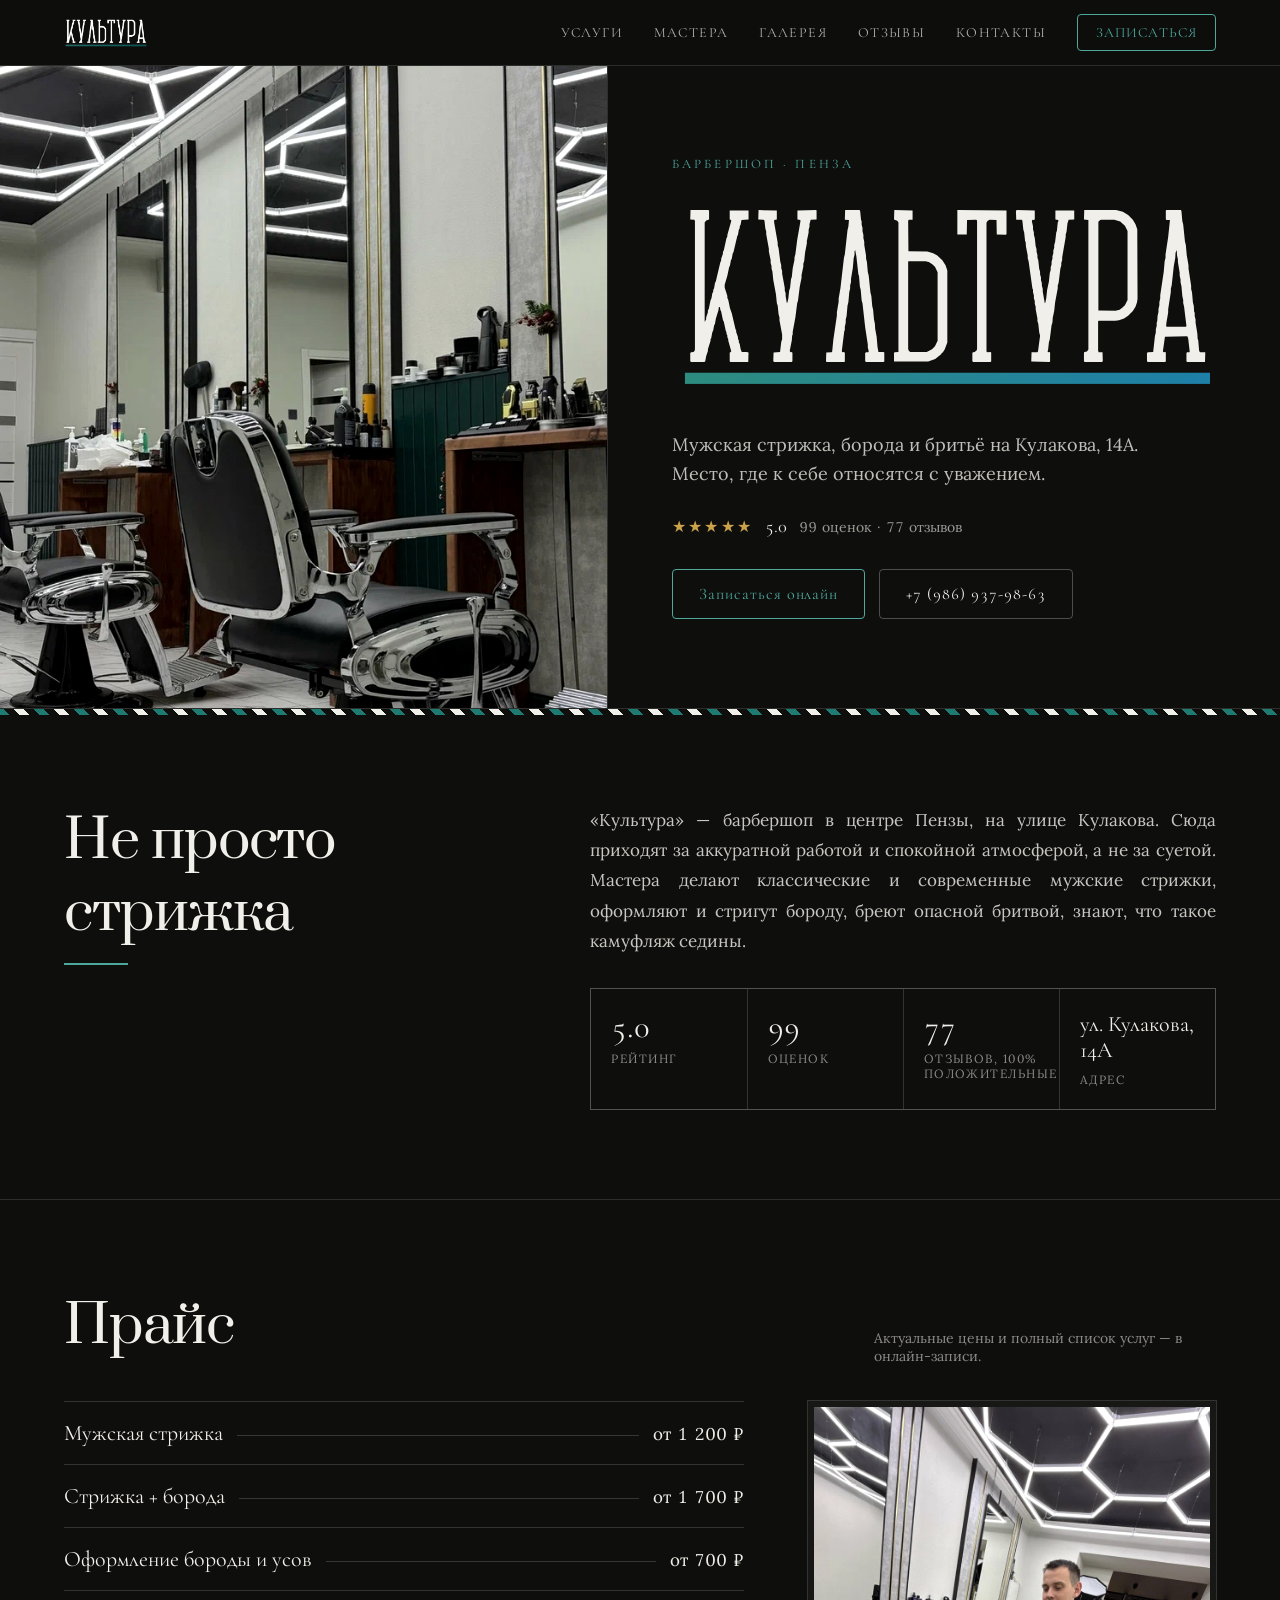
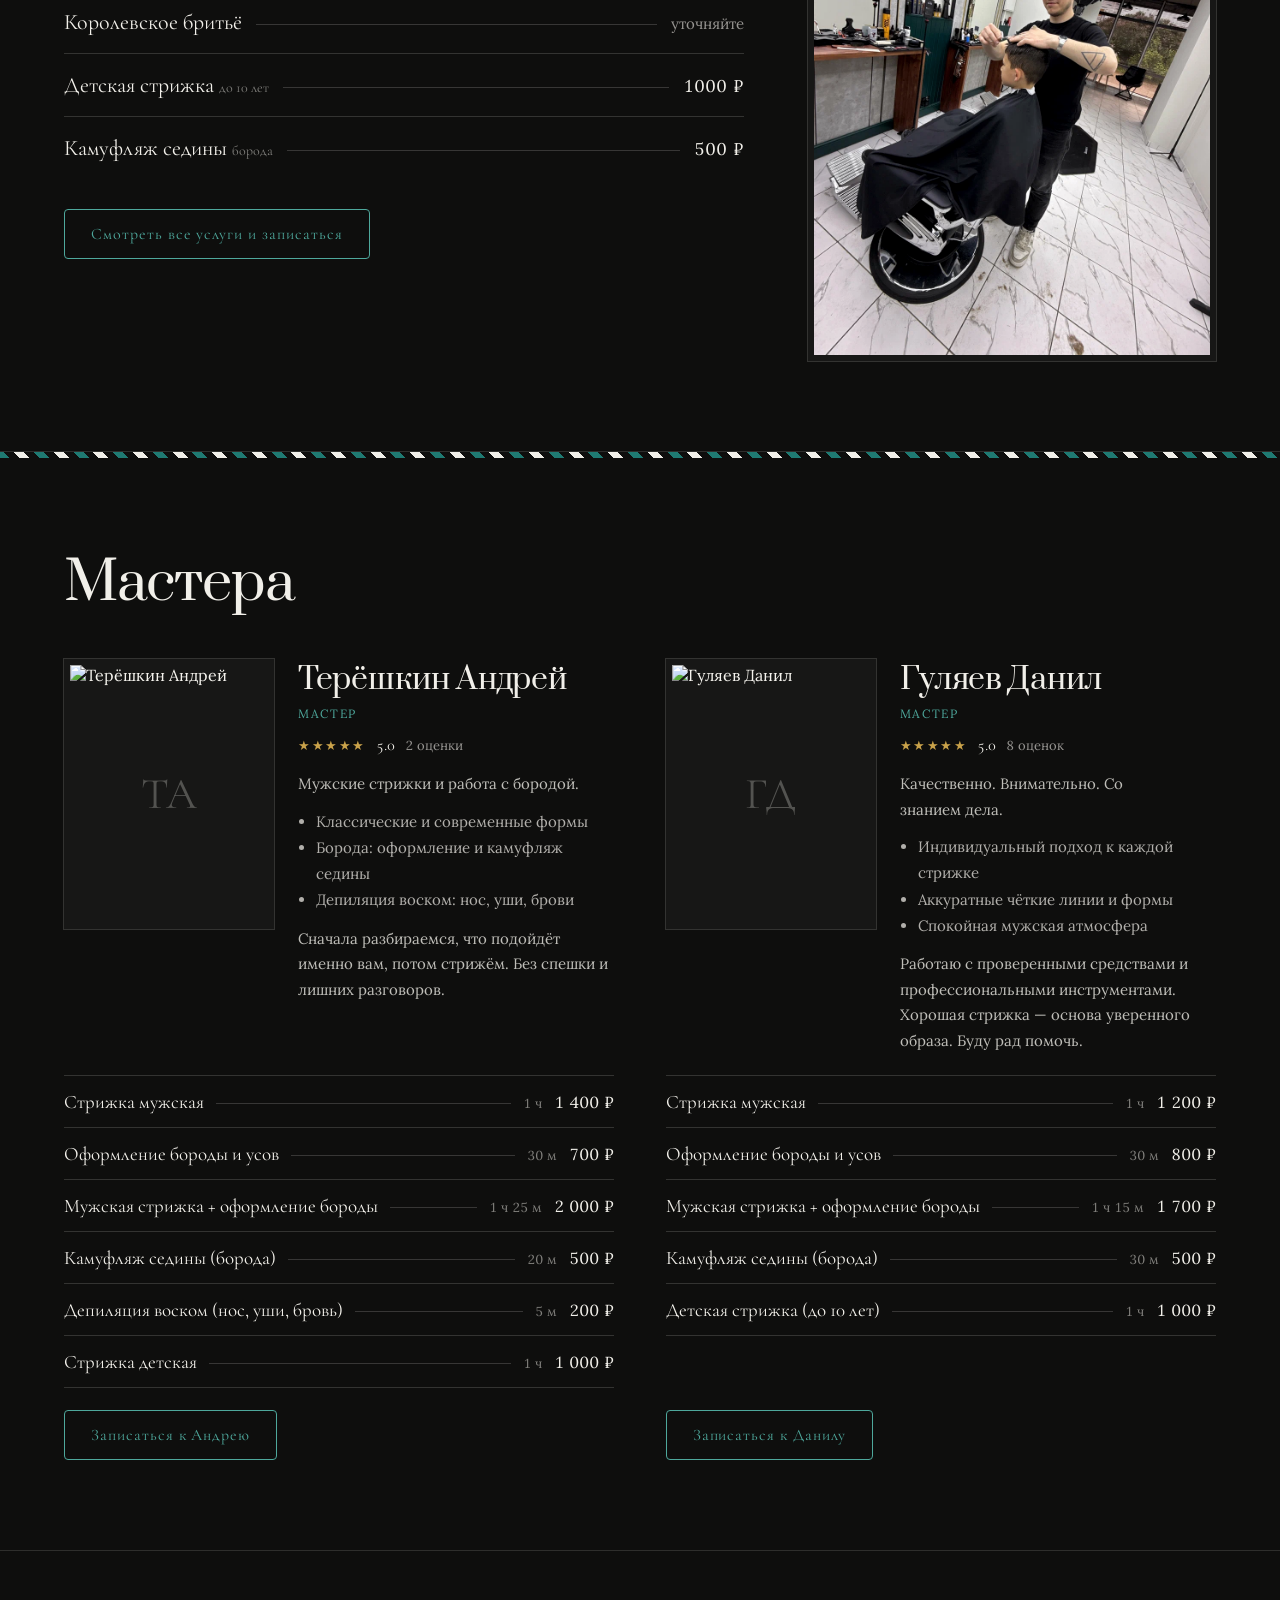
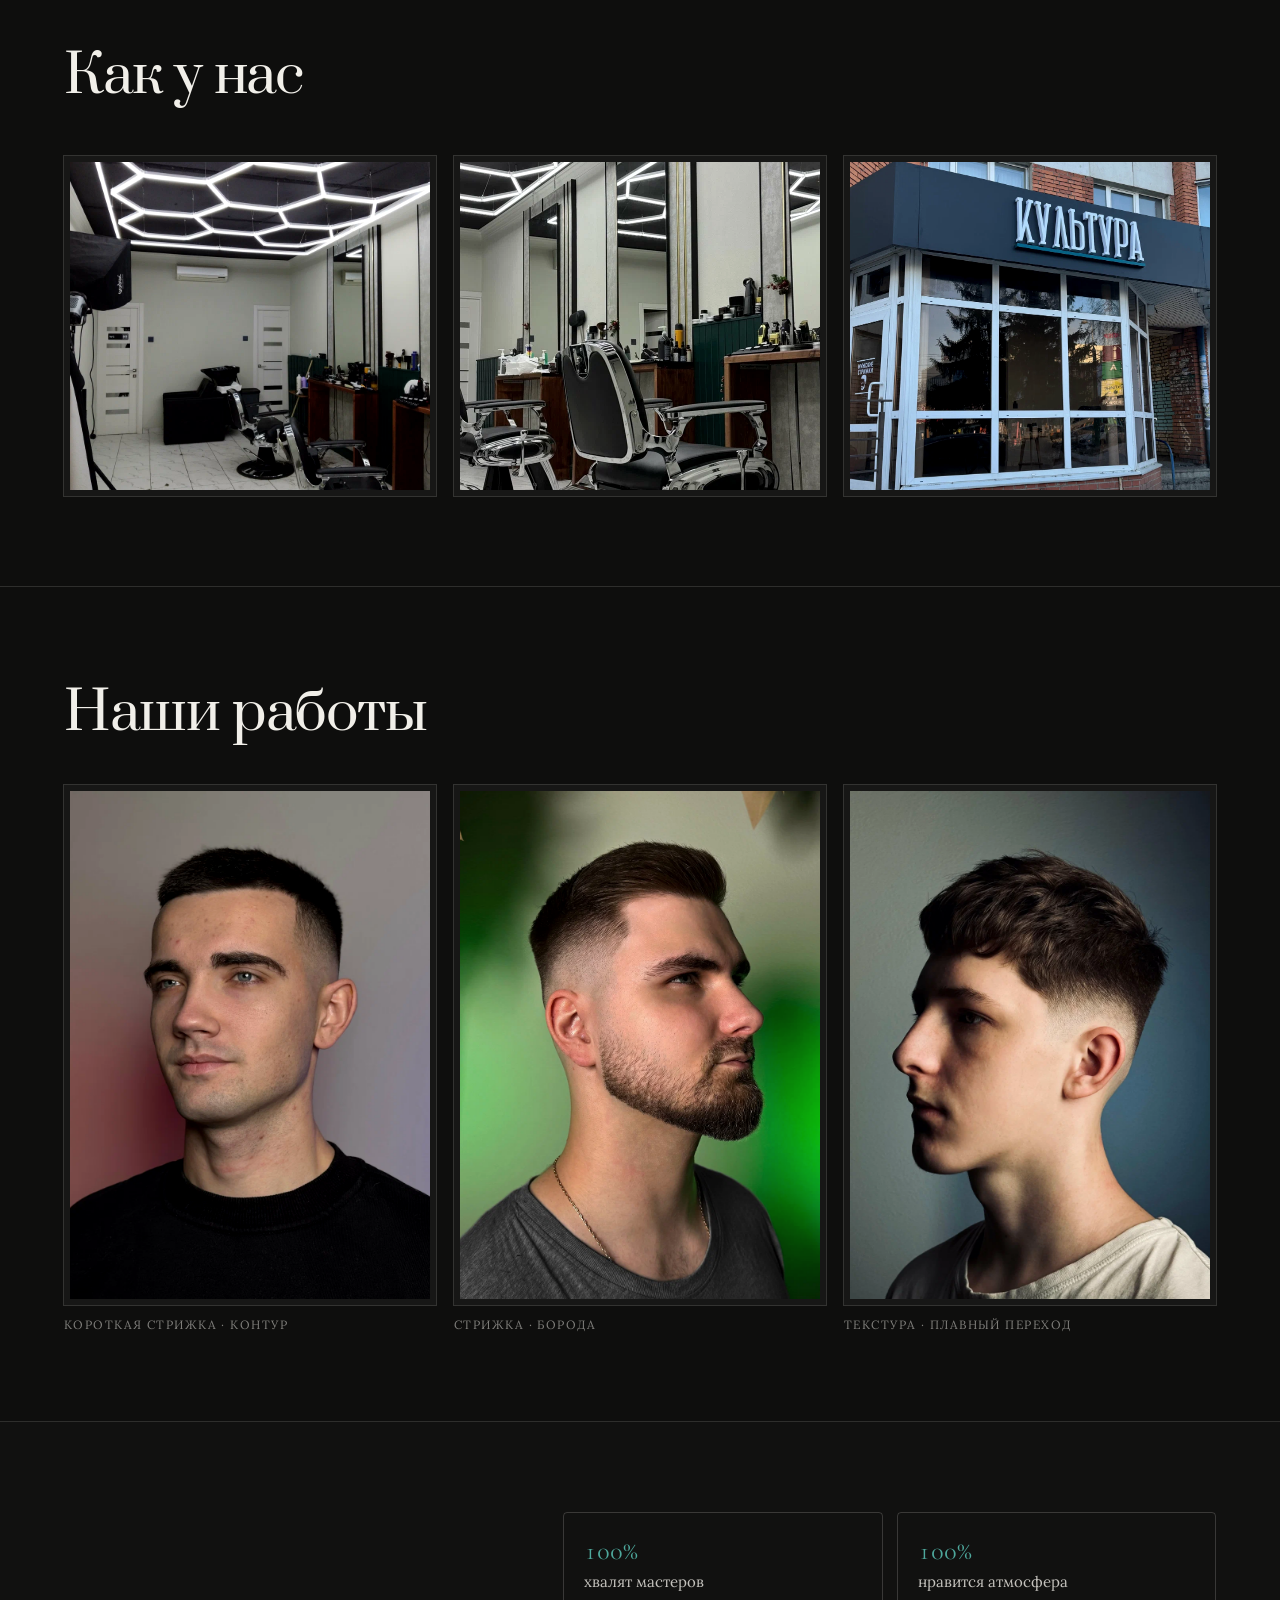
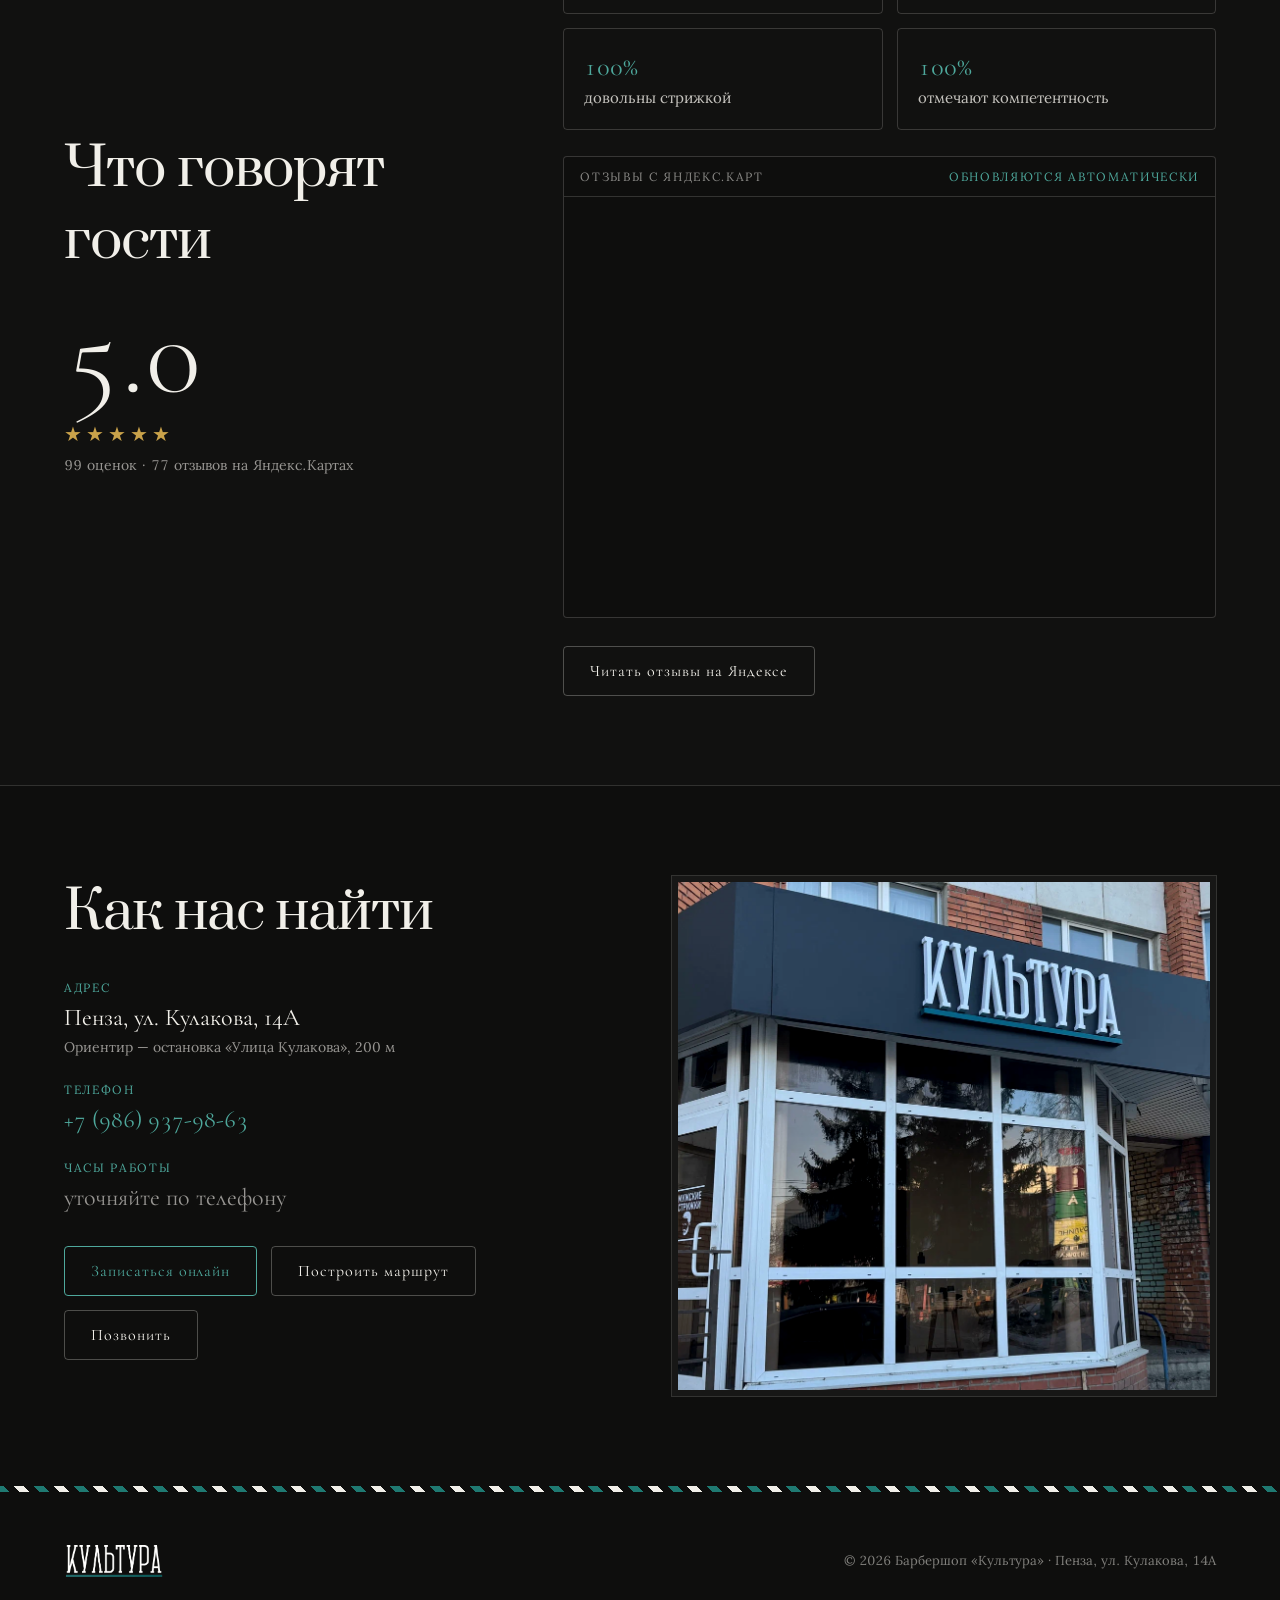
==== index.html @ 2cd3778b "Add site-booking analytics + admin dashboard Track "booking intent" from the site — master booking-f" ====
<!DOCTYPE html>
<html lang="ru">
<head>
<meta charset="utf-8">
<meta name="viewport" content="width=device-width, initial-scale=1">
<title>Культура — барбершоп в Пензе, ул. Кулакова, 14А</title>
<meta name="description" content="Мужская стрижка, борода и бритьё на Кулакова, 14А, Пенза. Рейтинг 5.0 на Яндекс.Картах. Онлайн-запись.">
<link rel="stylesheet" href="css/style.css">
</head>
<body>

<header class="header">
  <a href="#top" class="header__brand"><img src="assets/logo-mark.png" alt="Культура"></a>
  <nav class="nav">
    <a href="#services" class="nav__link">Услуги</a>
    <a href="#masters" class="nav__link">Мастера</a>
    <a href="#gallery" class="nav__link">Галерея</a>
    <a href="#reviews" class="nav__link">Отзывы</a>
    <a href="#contacts" class="nav__link">Контакты</a>
    <a href="https://dikidi.net/ru/profile/kultura_1645652?source=website_kultura&amp;utm_source=website_kultura&amp;utm_medium=website&amp;utm_campaign=kultura_site" target="_blank" rel="noopener" class="nav__cta btn btn--accent btn--sm">Записаться</a>
  </nav>
</header>

<section id="top" class="hero" style="border-bottom:1px solid rgba(var(--text-rgb),.14)">
  <div class="hero__content">
    <div class="hero__kicker tnum">Барбершоп · Пенза</div>
    <h1 class="hero__title"><img src="assets/kultura-emblem-razor.svg" alt="КУЛЬТУРА — барбершоп в Пензе" class="hero__logo"></h1>
    <p class="hero__lead">Мужская стрижка, борода и бритьё на Кулакова, 14А. Место, где к себе относятся с уважением.</p>
    <div class="hero__rating tnum">
      <span class="stars">★★★★★</span>
      <span class="hero__rating-value">5.0</span>
      <span>99 оценок · 77 отзывов</span>
    </div>
    <div class="hero__actions">
      <a href="https://dikidi.net/ru/profile/kultura_1645652?source=website_kultura&amp;utm_source=website_kultura&amp;utm_medium=website&amp;utm_campaign=kultura_site" target="_blank" rel="noopener" class="btn btn--accent">Записаться онлайн</a>
      <a href="tel:+79869379863" class="btn btn--outline tnum">+7 (986) 937-98-63</a>
    </div>
  </div>
  <div class="hero__media">
    <img src="assets/interior-chairs.webp" alt="Интерьер барбершопа «Культура»">
  </div>
</section>

<div class="stripe"></div>

<section id="about" class="section">
  <div class="container about">
    <div>
      <h2 class="section-title">Не просто<br>стрижка</h2>
      <div class="about__rule"></div>
    </div>
    <div>
      <p class="about__text">«Культура» — барбершоп в центре Пензы, на улице Кулакова. Сюда приходят за аккуратной работой и спокойной атмосферой, а не за суетой. Мастера делают классические и современные мужские стрижки, оформляют и стригут бороду, бреют опасной бритвой, знают, что такое камуфляж седины.</p>
      <div class="stat-grid">
        <div class="stat">
          <div class="stat__value tnum">5.0</div>
          <div class="stat__label">рейтинг</div>
        </div>
        <div class="stat">
          <div class="stat__value tnum">99</div>
          <div class="stat__label">оценок</div>
        </div>
        <div class="stat">
          <div class="stat__value tnum">77</div>
          <div class="stat__label">отзывов, 100% положительные</div>
        </div>
        <div class="stat">
          <div class="stat__value stat__value--sm">ул. Кулакова,<br>14А</div>
          <div class="stat__label">адрес</div>
        </div>
      </div>
    </div>
  </div>
</section>

<section id="services" class="section">
  <div class="container">
    <div class="section-head">
      <h2 class="section-title">Прайс</h2>
      <div class="price-note">Актуальные цены и полный список услуг — в онлайн-записи.</div>
    </div>
    <div class="price-layout">
      <div>
        <div class="price-row">
          <span class="price-row__name">Мужская стрижка</span>
          <span class="price-row__rule"></span>
          <span class="price-row__value tnum">от 1 200 ₽</span>
        </div>
        <div class="price-row">
          <span class="price-row__name">Стрижка + борода</span>
          <span class="price-row__rule"></span>
          <span class="price-row__value tnum">от 1 700 ₽</span>
        </div>
        <div class="price-row">
          <span class="price-row__name">Оформление бороды и усов</span>
          <span class="price-row__rule"></span>
          <span class="price-row__value tnum">от 700 ₽</span>
        </div>
        <div class="price-row">
          <span class="price-row__name">Королевское бритьё</span>
          <span class="price-row__rule"></span>
          <span class="price-row__value price-row__value--muted tnum">уточняйте</span>
        </div>
        <div class="price-row">
          <span class="price-row__name">Детская стрижка <span class="price-row__note">до 10 лет</span></span>
          <span class="price-row__rule"></span>
          <span class="price-row__value tnum">1000 ₽</span>
        </div>
        <div class="price-row">
          <span class="price-row__name">Камуфляж седины <span class="price-row__note">борода</span></span>
          <span class="price-row__rule"></span>
          <span class="price-row__value tnum">500 ₽</span>
        </div>
        <div class="price-cta">
          <a href="https://dikidi.net/ru/profile/kultura_1645652?source=website_kultura&amp;utm_source=website_kultura&amp;utm_medium=website&amp;utm_campaign=kultura_site" target="_blank" rel="noopener" class="btn btn--accent">Смотреть все услуги и записаться</a>
        </div>
      </div>
      <div class="frame price-media">
        <img src="assets/master.webp" alt="Мастер за работой">
      </div>
    </div>
  </div>
</section>

<div class="stripe"></div>

<section id="masters" class="section">
  <div class="container">
    <div class="section-head" style="margin-bottom:40px">
      <h2 class="section-title">Мастера</h2>
    </div>

    <div class="masters-grid">

      <div class="master">
        <div class="master__head">
          <div class="frame master__photo">
            <span class="master__photo-fallback">ГД</span>
            <img src="https://f2.dikidi.net/c18/v17840/1obfvmnge1.jpg" alt="Гуляев Данил">
          </div>
          <div>
            <h3 class="master__name">Гуляев Данил</h3>
            <div class="master__role">Мастер</div>
            <div class="master__rating tnum">
              <span class="stars">★★★★★</span>
              <span class="master__rating-value">5.0</span>
              <span>8 оценок</span>
            </div>
            <p class="master__tagline">Качественно. Внимательно. Со знанием дела.</p>
            <ul class="master__bullets">
              <li>Индивидуальный подход к каждой стрижке</li>
              <li>Аккуратные чёткие линии и формы</li>
              <li>Спокойная мужская атмосфера</li>
            </ul>
            <p class="master__note">Работаю с проверенными средствами и профессиональными инструментами. Хорошая стрижка — основа уверенного образа. Буду рад помочь.</p>
          </div>
        </div>
        <div class="master-services">
          <div class="service-row">
            <span class="service-row__name">Стрижка мужская</span>
            <span class="service-row__rule"></span>
            <span class="service-row__duration tnum">1 ч</span>
            <span class="service-row__price tnum">1 200 ₽</span>
          </div>
          <div class="service-row">
            <span class="service-row__name">Оформление бороды и усов</span>
            <span class="service-row__rule"></span>
            <span class="service-row__duration tnum">30 м</span>
            <span class="service-row__price tnum">800 ₽</span>
          </div>
          <div class="service-row">
            <span class="service-row__name">Мужская стрижка + оформление бороды</span>
            <span class="service-row__rule"></span>
            <span class="service-row__duration tnum">1 ч 15 м</span>
            <span class="service-row__price tnum">1 700 ₽</span>
          </div>
          <div class="service-row">
            <span class="service-row__name">Камуфляж седины (борода)</span>
            <span class="service-row__rule"></span>
            <span class="service-row__duration tnum">30 м</span>
            <span class="service-row__price tnum">500 ₽</span>
          </div>
          <div class="service-row">
            <span class="service-row__name">Детская стрижка (до 10 лет)</span>
            <span class="service-row__rule"></span>
            <span class="service-row__duration tnum">1 ч</span>
            <span class="service-row__price tnum">1 000 ₽</span>
          </div>
        </div>
        <div>
          <button type="button" class="btn btn--accent" data-booking-url="https://dikidi.net/ru/record/1645652?st_m=1&amp;sm_m=4005910&amp;source=website_kultura&amp;utm_source=website_kultura&amp;utm_medium=website&amp;utm_campaign=kultura_site">Записаться к Данилу</button>
        </div>
      </div>

      <div class="master master--featured">
        <div class="master__head">
          <div class="frame master__photo">
            <span class="master__photo-fallback">ТА</span>
            <img src="https://f2.dikidi.net/c25/v24641/6nur3282nb.jpg" alt="Терёшкин Андрей">
          </div>
          <div>
            <h3 class="master__name">Терёшкин Андрей</h3>
            <div class="master__role">Мастер</div>
            <div class="master__rating tnum">
              <span class="stars">★★★★★</span>
              <span class="master__rating-value">5.0</span>
              <span>2 оценки</span>
            </div>
            <p class="master__tagline">Мужские стрижки и работа с бородой.</p>
            <ul class="master__bullets">
              <li>Классические и современные формы</li>
              <li>Борода: оформление и камуфляж седины</li>
              <li>Депиляция воском: нос, уши, брови</li>
            </ul>
            <p class="master__note">Сначала разбираемся, что подойдёт именно вам, потом стрижём. Без спешки и лишних разговоров.</p>
          </div>
        </div>
        <div class="master-services">
          <div class="service-row">
            <span class="service-row__name">Стрижка мужская</span>
            <span class="service-row__rule"></span>
            <span class="service-row__duration tnum">1 ч</span>
            <span class="service-row__price tnum">1 400 ₽</span>
          </div>
          <div class="service-row">
            <span class="service-row__name">Оформление бороды и усов</span>
            <span class="service-row__rule"></span>
            <span class="service-row__duration tnum">30 м</span>
            <span class="service-row__price tnum">700 ₽</span>
          </div>
          <div class="service-row">
            <span class="service-row__name">Мужская стрижка + оформление бороды</span>
            <span class="service-row__rule"></span>
            <span class="service-row__duration tnum">1 ч 25 м</span>
            <span class="service-row__price tnum">2 000 ₽</span>
          </div>
          <div class="service-row">
            <span class="service-row__name">Камуфляж седины (борода)</span>
            <span class="service-row__rule"></span>
            <span class="service-row__duration tnum">20 м</span>
            <span class="service-row__price tnum">500 ₽</span>
          </div>
          <div class="service-row">
            <span class="service-row__name">Депиляция воском (нос, уши, бровь)</span>
            <span class="service-row__rule"></span>
            <span class="service-row__duration tnum">5 м</span>
            <span class="service-row__price tnum">200 ₽</span>
          </div>
          <div class="service-row">
            <span class="service-row__name">Стрижка детская</span>
            <span class="service-row__rule"></span>
            <span class="service-row__duration tnum">1 ч</span>
            <span class="service-row__price tnum">1 000 ₽</span>
          </div>
        </div>
        <div>
          <button type="button" class="btn btn--accent" data-booking-url="https://dikidi.net/ru/record/1645652?st_m=1&amp;sm_m=3545598&amp;source=website_kultura&amp;utm_source=website_kultura&amp;utm_medium=website&amp;utm_campaign=kultura_site">Записаться к Андрею</button>
        </div>
      </div>

    </div>
  </div>
</section>

<div id="booking-overlay" class="booking-overlay" hidden>
  <div class="booking-dialog" role="dialog" aria-modal="true" aria-label="Онлайн-запись">
    <div class="booking-dialog__head">
      <span class="booking-dialog__title">Онлайн-запись</span>
      <button type="button" id="booking-close" class="btn btn--outline btn--sm">Закрыть</button>
    </div>
    <iframe id="booking-frame" src="about:blank" title="Онлайн-запись DIKIDI" class="booking-dialog__frame"></iframe>
  </div>
</div>

<section id="gallery" class="section">
  <div class="container">
    <h2 class="section-title" style="margin-bottom:44px">Как у нас</h2>
    <div class="gallery-grid">
      <div class="frame">
        <img src="assets/interior-wide.webp" alt="Зал барбершопа">
      </div>
      <div class="frame">
        <img src="assets/interior-chairs.webp" alt="Кресла и зеркала">
      </div>
      <div class="frame">
        <img src="assets/facade.webp" alt="Вход в барбершоп «Культура»">
      </div>
    </div>
  </div>
</section>

<section id="works" class="section">
  <div class="container">
    <div class="section-head">
      <h2 class="section-title">Наши работы</h2>
    </div>
    <div class="works-grid">
      <figure class="work-figure">
        <div class="frame">
          <img src="assets/work-1.webp" alt="Короткая стрижка с чётким контуром">
        </div>
        <figcaption>Короткая стрижка · контур</figcaption>
      </figure>
      <figure class="work-figure">
        <div class="frame">
          <img src="assets/work-2.webp" alt="Стрижка с оформлением бороды">
        </div>
        <figcaption>Стрижка · борода</figcaption>
      </figure>
      <figure class="work-figure">
        <div class="frame">
          <img src="assets/work-3.webp" alt="Стрижка с текстурой сверху и плавным переходом">
        </div>
        <figcaption>Текстура · плавный переход</figcaption>
      </figure>
    </div>
  </div>
</section>

<section id="reviews" class="section reviews-section">
  <div class="container reviews-layout">
    <div>
      <h2 class="section-title" style="margin-bottom:26px">Что говорят<br>гости</h2>
      <div class="reviews-score tnum">5.0</div>
      <div class="stars">★★★★★</div>
      <div class="reviews-meta tnum">99 оценок · 77 отзывов на Яндекс.Картах</div>
    </div>
    <div>
      <div class="stat-cards">
        <div class="stat-card">
          <div class="stat-card__value tnum">100%</div>
          <div class="stat-card__label">хвалят мастеров</div>
        </div>
        <div class="stat-card">
          <div class="stat-card__value tnum">100%</div>
          <div class="stat-card__label">нравится атмосфера</div>
        </div>
        <div class="stat-card">
          <div class="stat-card__value tnum">100%</div>
          <div class="stat-card__label">довольны стрижкой</div>
        </div>
        <div class="stat-card">
          <div class="stat-card__value tnum">100%</div>
          <div class="stat-card__label">отмечают компетентность</div>
        </div>
      </div>
      <div class="yandex-widget">
        <div class="yandex-widget__head">
          <span>Отзывы с Яндекс.Карт</span>
          <span>обновляются автоматически</span>
        </div>
        <iframe src="https://yandex.ru/maps-reviews-widget/171709673488?comments" title="Отзывы о барбершопе «Культура» на Яндекс.Картах" loading="lazy"></iframe>
      </div>
      <div class="reviews-cta">
        <a href="https://yandex.ru/maps/org/kultura/171709673488/reviews/" target="_blank" rel="noopener" class="btn btn--outline">Читать отзывы на Яндексе</a>
      </div>
    </div>
  </div>
</section>

<section id="contacts" class="section" style="border-bottom:0">
  <div class="container contacts">
    <div>
      <h2 class="section-title" style="margin-bottom:32px">Как нас найти</h2>
      <div class="contact-list">
        <div>
          <div class="contact-kicker">Адрес</div>
          <div class="contact-value">Пенза, ул. Кулакова, 14А</div>
          <div class="contact-sub">Ориентир — остановка «Улица Кулакова», 200 м</div>
        </div>
        <div>
          <div class="contact-kicker">Телефон</div>
          <a href="tel:+79869379863" class="contact-value tnum">+7 (986) 937-98-63</a>
        </div>
        <div>
          <div class="contact-kicker">Часы работы</div>
          <div class="contact-value contact-value--muted">уточняйте по телефону</div>
        </div>
      </div>
      <div class="contacts-actions">
        <a href="https://dikidi.net/ru/profile/kultura_1645652?source=website_kultura&amp;utm_source=website_kultura&amp;utm_medium=website&amp;utm_campaign=kultura_site" target="_blank" rel="noopener" class="btn btn--accent">Записаться онлайн</a>
        <a href="https://yandex.ru/maps/org/kultura/171709673488/" target="_blank" rel="noopener" class="btn btn--outline">Построить маршрут</a>
        <a href="tel:+79869379863" class="btn btn--outline">Позвонить</a>
      </div>
    </div>
    <div class="frame contacts-media">
      <img src="assets/facade.webp" alt="Барбершоп «Культура», ул. Кулакова, 14А">
    </div>
  </div>
</section>

<div class="stripe"></div>

<footer class="footer">
  <img src="assets/logo-mark.png" alt="Культура">
  <div class="footer__meta tnum">© 2026 Барбершоп «Культура» · Пенза, ул. Кулакова, 14А</div>
</footer>

<script src="js/config.js"></script>
<script src="js/track.js"></script>
<script src="js/main.js"></script>
</body>
</html>
---- css/style.css ----
/* Культура — барбершоп. Production stylesheet (recreated from the Claude Design handoff). */

@import url('https://fonts.googleapis.com/css2?family=Cormorant+Garamond:ital,wght@0,300;0,400;0,500;0,600;1,400&family=Lora:ital,wght@0,400;0,500;1,400&family=Prata&display=swap');

:root {
  --bg: #0e0e0d;
  --bg-alt: #111110;
  --mat: #171716;
  --text: #f1efe9;
  --text-rgb: 241, 239, 233;
  --accent: #4ea89c;
  --accent-hover: #7ecfc2;
  --accent-soft: rgba(78, 168, 156, .14);
  --gold: #c9a24a;

  --radius: 4px;
  --font-heading: "Cormorant Garamond", serif;
  --font-display: "Prata", var(--font-heading);
  --font-body: "Lora", serif;

  --container: 1180px;
  --pad-inline: clamp(20px, 5vw, 64px);
  --pad-section: clamp(48px, 7vw, 104px);
}

* { box-sizing: border-box; }

html { scroll-behavior: smooth; }

body {
  background: var(--bg);
  color: var(--text);
  font-family: var(--font-body);
  margin: 0;
  min-height: 100vh;
}

img { display: block; max-width: 100%; }

a { color: var(--accent); text-decoration: none; }
a:hover { color: var(--accent-hover); }

h1, h2, h3, h4 {
  color: var(--text);
  font-family: var(--font-display);
  font-weight: 400;
  margin: 0;
}

::selection { background: rgba(78, 168, 156, .35); }

:focus-visible { outline: 2px solid var(--accent); outline-offset: 3px; }

.tnum { font-feature-settings: 'tnum'; }

.container {
  max-width: var(--container);
  margin: 0 auto;
}

.section {
  padding: var(--pad-section) var(--pad-inline);
  border-bottom: 1px solid rgba(var(--text-rgb), .14);
}

.section-title {
  font-size: clamp(34px, 4.2vw, 54px);
  font-weight: 400;
  letter-spacing: -.02em;
  margin: 0;
}

.section-head {
  display: flex;
  align-items: baseline;
  justify-content: space-between;
  gap: 24px;
  flex-wrap: wrap;
  margin-bottom: 36px;
}

/* — barber-pole divider — */
.stripe {
  height: 6px;
  background: repeating-linear-gradient(45deg,
    #1f7a72 0 7px, var(--bg) 7px 14px,
    var(--text) 14px 21px, var(--bg) 21px 28px);
}

/* — buttons — */
.btn {
  display: inline-block;
  font-family: var(--font-heading);
  font-size: 16px;
  letter-spacing: .06em;
  border-radius: var(--radius);
  padding: 14px 26px;
  border: 1px solid transparent;
  background: transparent;
  cursor: pointer;
  transition: background-color .15s ease, color .15s ease, border-color .15s ease;
}
.btn--sm {
  font-size: 14px;
  letter-spacing: .08em;
  padding: 8px 16px;
}
.btn--accent {
  color: var(--accent);
  border-color: var(--accent);
}
.btn--accent:hover { background: var(--accent-soft); color: var(--accent-hover); }
.btn--outline {
  color: var(--text);
  border-color: rgba(var(--text-rgb), .28);
}
.btn--outline:hover { border-color: rgba(var(--text-rgb), .6); }

/* — framed photo ("plate") — */
.frame {
  border: 6px solid var(--mat);
  outline: 1px solid rgba(var(--text-rgb), .16);
  overflow: hidden;
}
.frame img {
  width: 100%;
  height: 100%;
  object-fit: cover;
  filter: contrast(1.04) saturate(.92);
}

/* — header — */
.header {
  position: sticky;
  top: 0;
  z-index: 20;
  display: flex;
  align-items: center;
  justify-content: space-between;
  gap: 24px;
  padding: 14px var(--pad-inline);
  background: rgba(14, 14, 13, .92);
  backdrop-filter: blur(8px);
  border-bottom: 1px solid rgba(var(--text-rgb), .14);
}
.header__brand { display: block; flex: none; }
.header__brand img { height: 30px; width: auto; }
.nav {
  display: flex;
  align-items: center;
  gap: clamp(14px, 2.4vw, 34px);
  font-family: var(--font-heading);
  font-size: 14px;
  letter-spacing: .1em;
  text-transform: uppercase;
}
.nav__link { color: rgba(var(--text-rgb), .72); }
.nav__link:hover { color: var(--text); }
.nav__cta { flex: none; padding: 9px 18px; letter-spacing: .08em; }

@media (max-width: 760px) {
  .nav { gap: 12px; }
  .nav__link { display: none; }
}

/* — hero — */
.hero {
  display: grid;
  grid-template-columns: .95fr 1.05fr;
  align-items: stretch;
  gap: 0;
}
.hero__content {
  padding: var(--pad-section) var(--pad-inline);
  display: flex;
  flex-direction: column;
  justify-content: center;
  gap: 26px;
}
.hero__kicker {
  font-family: var(--font-heading);
  font-size: 13px;
  letter-spacing: .24em;
  text-transform: uppercase;
  color: var(--accent);
}
.hero__title { margin: 0; line-height: 0; }
.hero__logo { width: min(100%, 620px); height: auto; }
.hero__lead {
  max-width: 46ch;
  font-size: 18px;
  line-height: 1.62;
  color: rgba(var(--text-rgb), .78);
  margin: 0;
  text-wrap: pretty;
}
.hero__rating {
  display: flex;
  align-items: baseline;
  gap: 12px;
  flex-wrap: wrap;
  font-size: 14px;
  color: rgba(var(--text-rgb), .62);
}
.stars { color: var(--gold); letter-spacing: .14em; font-size: 16px; }
.hero__rating-value {
  color: var(--text);
  font-family: var(--font-heading);
  font-size: 18px;
}
.hero__actions { display: flex; gap: 14px; flex-wrap: wrap; padding-top: 6px; }
.hero__media {
  position: relative;
  min-height: clamp(420px, 68vh, 760px);
  order: -1;
  border-right: 1px solid rgba(var(--text-rgb), .14);
  overflow: hidden;
}
.hero__media img {
  position: absolute;
  inset: 0;
  width: 100%;
  height: 100%;
  object-fit: cover;
  filter: contrast(1.04) saturate(.92);
}

@media (max-width: 860px) {
  .hero { grid-template-columns: 1fr; }
  .hero__media { order: 0; border-right: 0; border-top: 1px solid rgba(var(--text-rgb), .14); min-height: 320px; }
}

/* — about — */
.about {
  display: grid;
  grid-template-columns: .85fr 1.15fr;
  gap: clamp(28px, 5vw, 72px);
  align-items: start;
}
.about__rule { width: 64px; height: 2px; background: var(--accent); margin-top: 14px; }
.about__text {
  font-size: 17px;
  line-height: 1.78;
  text-align: justify;
  hyphens: auto;
  color: rgba(var(--text-rgb), .82);
  margin: 0 0 32px;
  max-width: 62ch;
}
.stat-grid {
  display: grid;
  grid-template-columns: repeat(auto-fit, minmax(150px, 1fr));
  gap: 1px;
  background: rgba(var(--text-rgb), .16);
  border: 1px solid rgba(var(--text-rgb), .16);
}
.stat {
  background: var(--bg);
  padding: 22px 20px;
}
.stat__value {
  font-family: var(--font-heading);
  font-size: 32px;
  line-height: 1;
  color: var(--text);
}
.stat__value--sm { font-size: 22px; line-height: 1.2; }
.stat__label {
  font-size: 12px;
  letter-spacing: .12em;
  text-transform: uppercase;
  color: rgba(var(--text-rgb), .55);
  margin-top: 8px;
}

@media (max-width: 860px) {
  .about { grid-template-columns: 1fr; }
}

/* — price — */
.price-layout {
  display: grid;
  grid-template-columns: 1.25fr .75fr;
  gap: clamp(28px, 5vw, 64px);
  align-items: start;
}
.price-note { font-size: 14px; color: rgba(var(--text-rgb), .55); max-width: 38ch; }
.price-row {
  display: flex;
  align-items: baseline;
  gap: 14px;
  padding: 18px 0;
  border-top: 1px solid rgba(var(--text-rgb), .16);
}
.price-row:last-of-type { border-bottom: 1px solid rgba(var(--text-rgb), .16); }
.price-row__name { font-family: var(--font-heading); font-size: 22px; }
.price-row__note { font-size: 14px; color: rgba(var(--text-rgb), .5); }
.price-row__rule {
  flex: 1;
  height: 1px;
  background: rgba(var(--text-rgb), .18);
  transform: translateY(-4px);
}
.price-row__value { font-size: 17px; color: var(--text); }
.price-row__value--muted { font-size: 15px; color: rgba(var(--text-rgb), .6); }
.price-cta { padding-top: 30px; }
.price-media { height: clamp(360px, 52vw, 560px); }

@media (max-width: 860px) {
  .price-layout { grid-template-columns: 1fr; }
  .price-media { order: -1; height: 320px; }
}

/* — masters — */
.masters-grid {
  display: grid;
  grid-template-columns: repeat(auto-fit, minmax(min(420px, 100%), 1fr));
  grid-template-rows: auto auto auto;
  column-gap: clamp(24px, 4vw, 56px);
  row-gap: 22px;
}
.master {
  display: grid;
  grid-row: span 3;
  grid-template-rows: subgrid;
  row-gap: 22px;
}
.master--featured { order: -1; }
.master__head {
  display: grid;
  grid-template-columns: 210px 1fr;
  gap: 24px;
  align-items: start;
}
.master__photo {
  position: relative;
  height: 270px;
  background: var(--mat);
  display: flex;
  align-items: center;
  justify-content: center;
}
.master__photo-fallback {
  font-family: var(--font-heading);
  font-size: 44px;
  color: rgba(var(--text-rgb), .28);
}
.master__photo img {
  position: absolute;
  inset: 0;
  width: 100%;
  height: 100%;
  object-fit: cover;
  filter: contrast(1.04) saturate(.92);
}
.master__name { font-size: 30px; font-weight: 400; margin: 0 0 6px; letter-spacing: -.01em; }
.master__role {
  font-size: 12px;
  letter-spacing: .14em;
  text-transform: uppercase;
  color: var(--accent);
}
.master__rating {
  display: flex;
  align-items: baseline;
  gap: 10px;
  margin-top: 14px;
  font-size: 13px;
  color: rgba(var(--text-rgb), .6);
}
.master__rating .stars { font-size: inherit; letter-spacing: .12em; }
.master__rating-value {
  color: var(--text);
  font-family: var(--font-heading);
  font-size: 16px;
}
.master__tagline {
  font-size: 15px;
  line-height: 1.7;
  color: rgba(var(--text-rgb), .78);
  margin: 16px 0 0;
  text-wrap: pretty;
}
.master__bullets {
  margin: 12px 0 0;
  padding: 0 0 0 18px;
  font-size: 15px;
  line-height: 1.75;
  color: rgba(var(--text-rgb), .72);
}
.master__note {
  font-size: 15px;
  line-height: 1.7;
  color: rgba(var(--text-rgb), .78);
  margin: 12px 0 0;
}
.master-services { font-size: 15px; }
.service-row {
  display: flex;
  align-items: baseline;
  gap: 12px;
  padding: 14px 0;
  border-top: 1px solid rgba(var(--text-rgb), .16);
}
.service-row:last-child { border-bottom: 1px solid rgba(var(--text-rgb), .16); }
.service-row__name { font-family: var(--font-heading); font-size: 19px; }
.service-row__rule {
  flex: 1;
  height: 1px;
  background: rgba(var(--text-rgb), .18);
  transform: translateY(-4px);
}
.service-row__duration { font-size: 13px; color: rgba(var(--text-rgb), .5); }
.service-row__price { font-size: 16px; }

@media (max-width: 560px) {
  .master__head { grid-template-columns: 1fr; }
  .master__photo { height: 220px; }
}

/* — booking overlay — */
.booking-overlay {
  position: fixed;
  inset: 0;
  z-index: 60;
  background: rgba(8, 8, 7, .86);
  display: flex;
  align-items: center;
  justify-content: center;
  padding: clamp(12px, 3vw, 40px);
}
.booking-overlay[hidden] { display: none; }
.booking-dialog {
  width: min(520px, 100%);
  height: min(760px, 92vh);
  display: flex;
  flex-direction: column;
  background: var(--bg);
  border: 1px solid rgba(var(--text-rgb), .22);
  border-radius: var(--radius);
  overflow: hidden;
}
.booking-dialog__head {
  display: flex;
  align-items: center;
  justify-content: space-between;
  gap: 16px;
  padding: 14px 18px;
  border-bottom: 1px solid rgba(var(--text-rgb), .16);
}
.booking-dialog__title {
  font-family: var(--font-heading);
  font-size: 15px;
  letter-spacing: .12em;
  text-transform: uppercase;
  color: rgba(var(--text-rgb), .72);
}
.booking-dialog__frame { flex: 1; width: 100%; border: 0; background: #fff; }

/* — gallery / works — */
.gallery-grid {
  display: grid;
  grid-template-columns: repeat(auto-fit, minmax(260px, 1fr));
  gap: 18px;
}
.gallery-grid .frame { height: 340px; }

.works-grid {
  display: grid;
  grid-template-columns: repeat(auto-fit, minmax(280px, 1fr));
  gap: 18px;
}
.work-figure { margin: 0; }
.work-figure .frame { height: clamp(360px, 42vw, 520px); }
.work-figure figcaption {
  font-size: 12px;
  letter-spacing: .12em;
  text-transform: uppercase;
  color: rgba(var(--text-rgb), .5);
  margin-top: 12px;
}

/* — reviews — */
.reviews-section { background: var(--bg-alt); }
.reviews-layout {
  display: grid;
  grid-template-columns: .8fr 1.2fr;
  gap: clamp(28px, 5vw, 72px);
  align-items: center;
}
.reviews-score {
  font-family: var(--font-heading);
  font-size: clamp(72px, 9vw, 120px);
  line-height: .9;
  font-weight: 300;
  color: var(--text);
}
.reviews-layout .stars { font-size: 20px; letter-spacing: .2em; margin: 14px 0 10px; display: block; }
.reviews-meta { font-size: 14px; color: rgba(var(--text-rgb), .6); }
.stat-cards {
  display: grid;
  grid-template-columns: repeat(auto-fit, minmax(220px, 1fr));
  gap: 14px;
}
.stat-card {
  border: 1px solid rgba(var(--text-rgb), .18);
  border-radius: var(--radius);
  padding: 22px 20px;
}
.stat-card__value { font-family: var(--font-heading); font-size: 26px; color: var(--accent); }
.stat-card__label { font-size: 15px; color: rgba(var(--text-rgb), .8); margin-top: 6px; }
.yandex-widget {
  margin-top: 26px;
  border: 1px solid rgba(var(--text-rgb), .18);
  border-radius: var(--radius);
  overflow: hidden;
  background: var(--bg);
}
.yandex-widget__head {
  display: flex;
  align-items: center;
  justify-content: space-between;
  gap: 12px;
  padding: 12px 16px;
  border-bottom: 1px solid rgba(var(--text-rgb), .16);
  font-size: 12px;
  letter-spacing: .14em;
  text-transform: uppercase;
  color: rgba(var(--text-rgb), .55);
}
.yandex-widget__head span:last-child { color: var(--accent); }
.yandex-widget iframe { width: 100%; height: 420px; border: 0; display: block; }
.reviews-cta { padding-top: 28px; }

@media (max-width: 860px) {
  .reviews-layout { grid-template-columns: 1fr; }
}

/* — contacts — */
.contacts {
  display: grid;
  grid-template-columns: 1fr 1fr;
  gap: clamp(28px, 5vw, 72px);
  align-items: start;
}
.contact-list { display: flex; flex-direction: column; gap: 26px; }
.contact-kicker {
  font-size: 12px;
  letter-spacing: .14em;
  text-transform: uppercase;
  color: var(--accent);
  margin-bottom: 8px;
}
.contact-value { font-family: var(--font-heading); font-size: 24px; }
.contact-value--muted { color: rgba(var(--text-rgb), .6); }
.contact-value a { color: var(--text); }
.contact-value a:hover { color: var(--accent-hover); }
.contact-sub { font-size: 14px; color: rgba(var(--text-rgb), .6); margin-top: 6px; }
.contacts-actions { display: flex; gap: 14px; flex-wrap: wrap; padding-top: 34px; }
.contacts-media { height: clamp(340px, 44vw, 520px); }

@media (max-width: 860px) {
  .contacts { grid-template-columns: 1fr; }
}

/* — footer — */
.footer {
  padding: clamp(34px, 4vw, 56px) var(--pad-inline);
  display: flex;
  align-items: center;
  justify-content: space-between;
  gap: 24px;
  flex-wrap: wrap;
}
.footer img { height: 36px; width: auto; }
.footer__meta { font-size: 13px; color: rgba(var(--text-rgb), .5); }
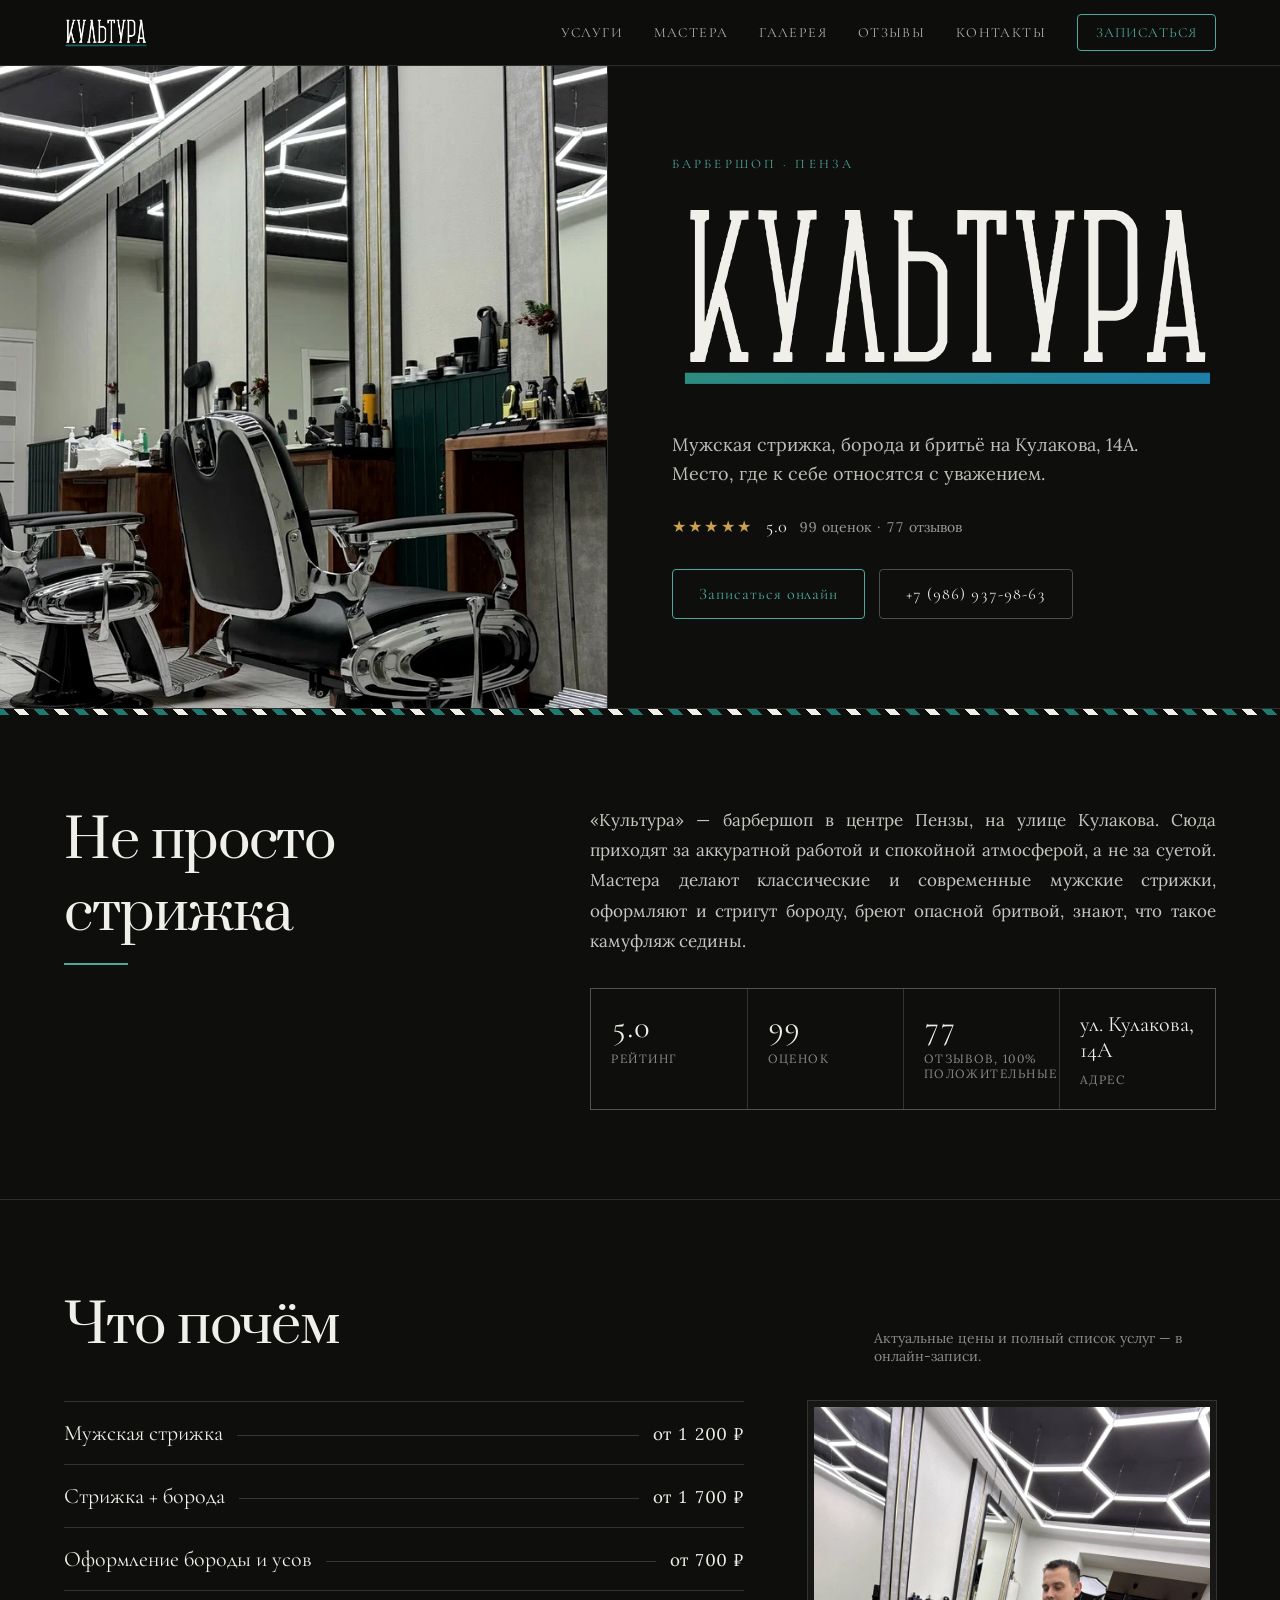
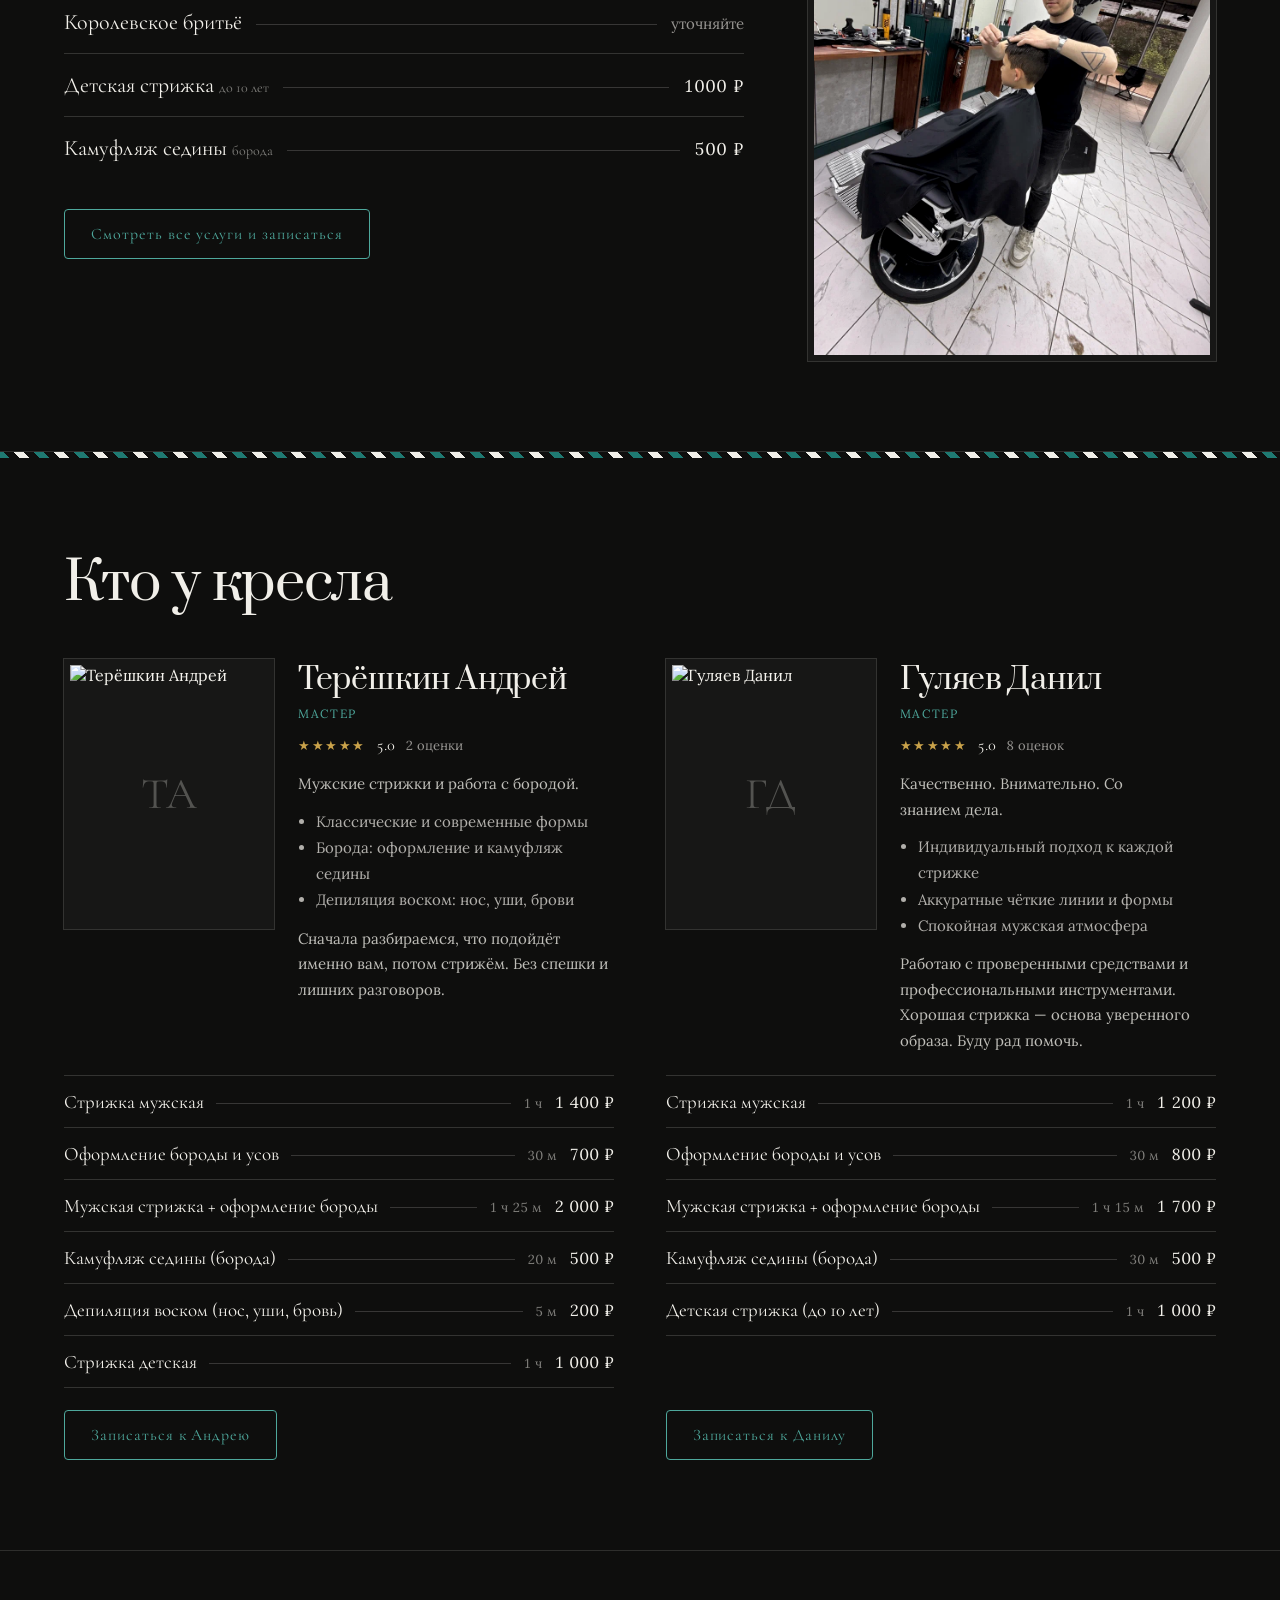
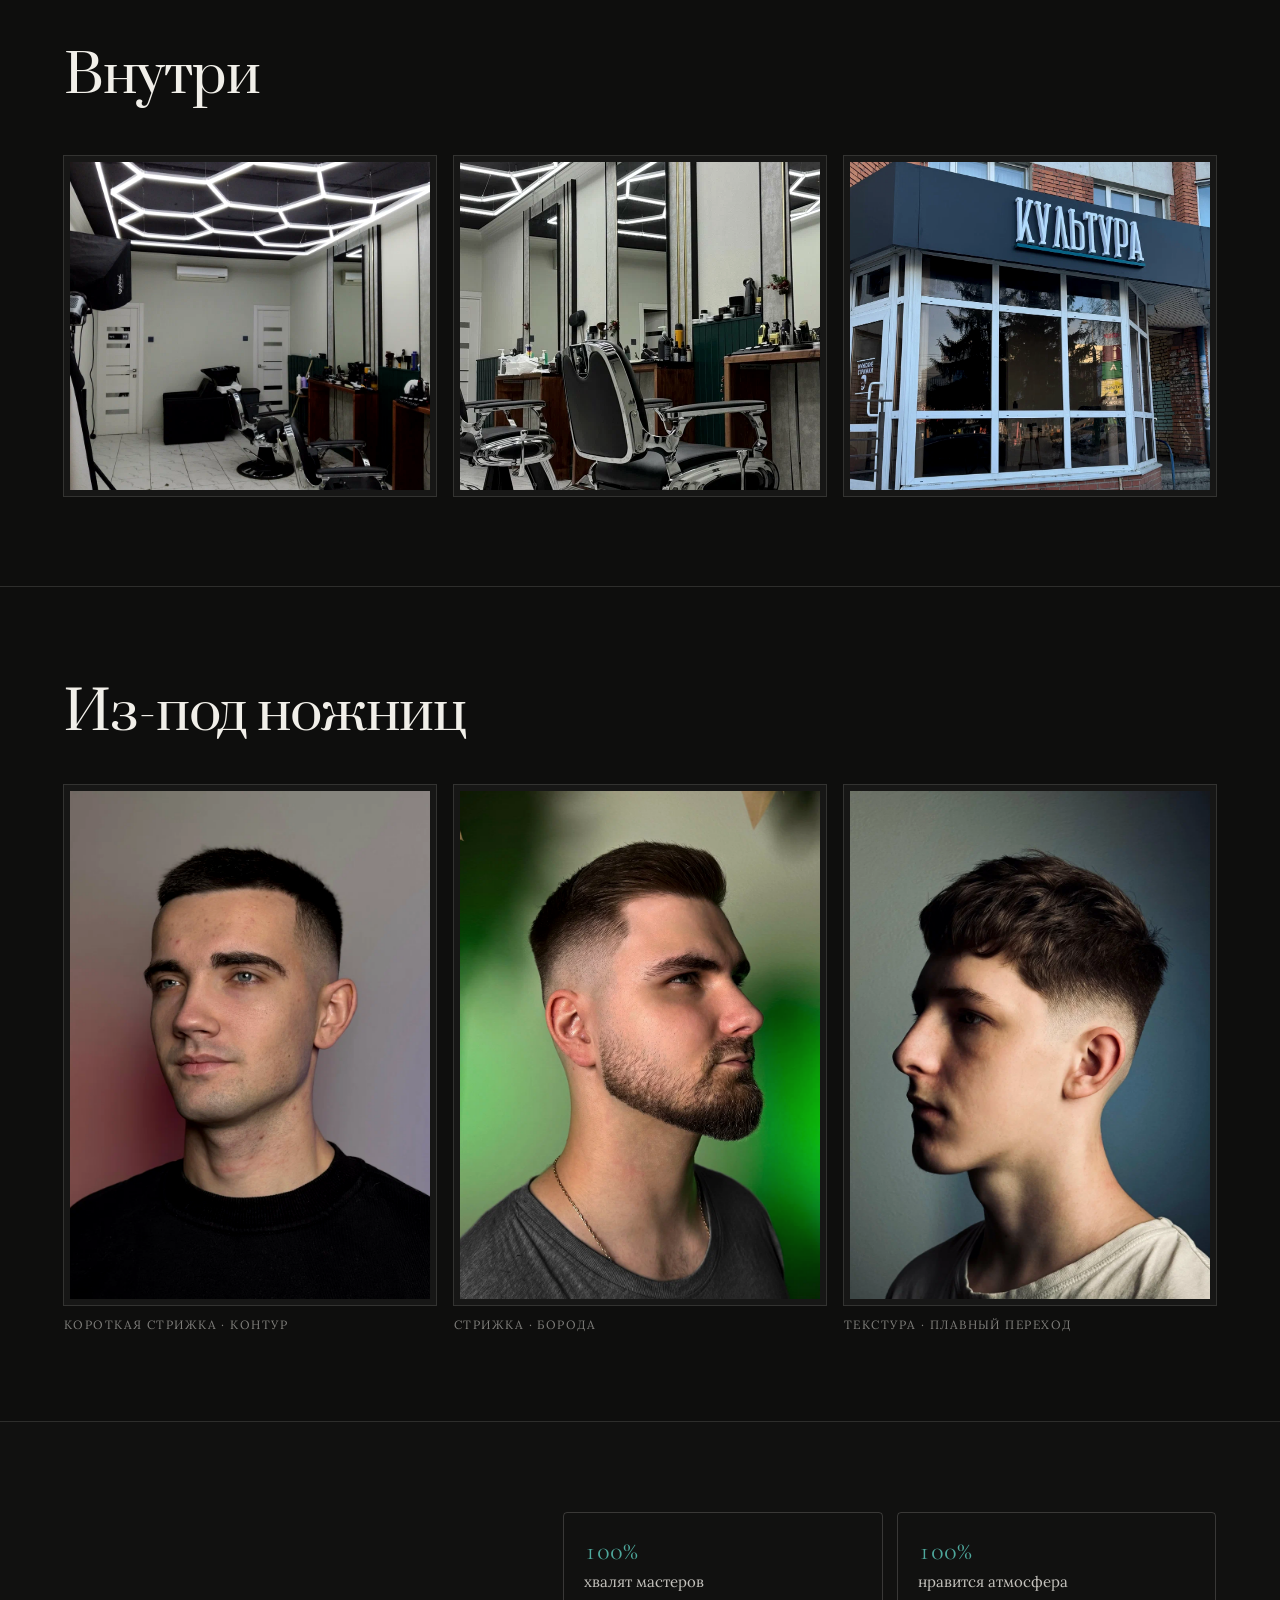
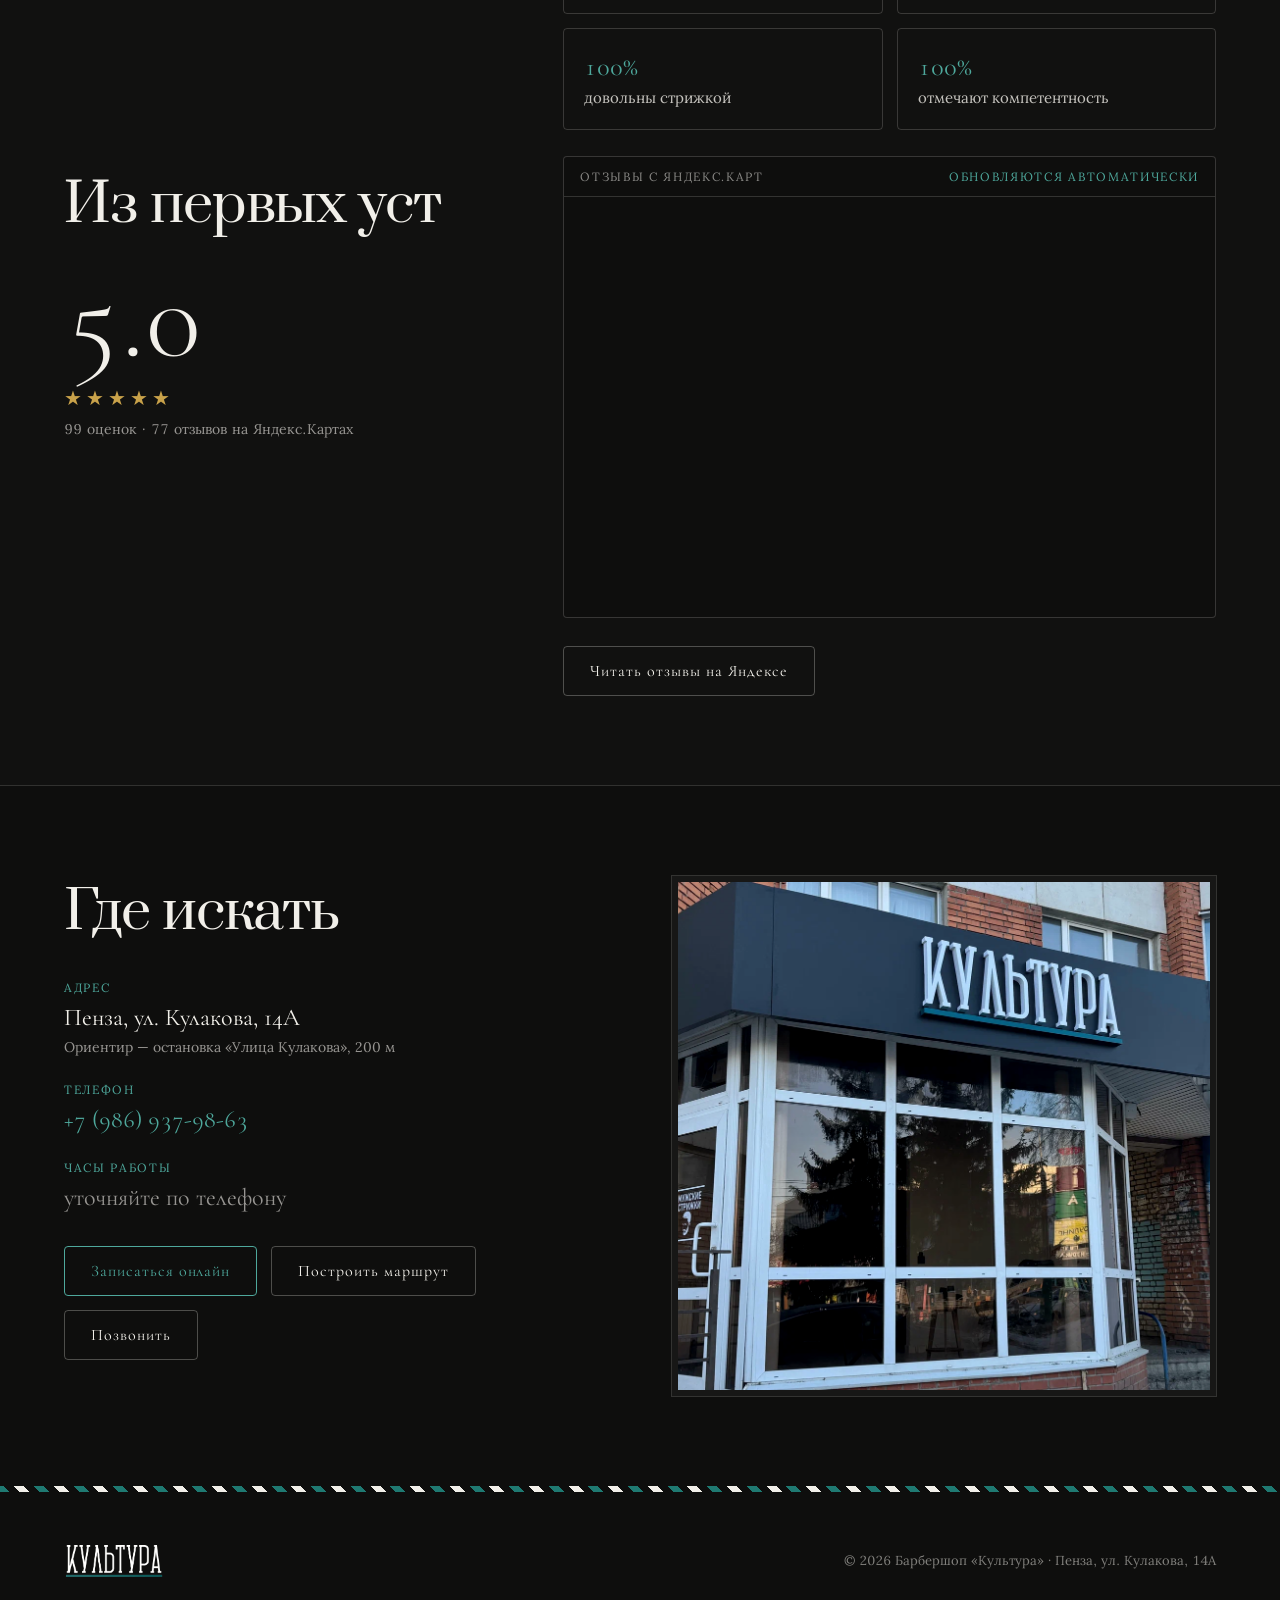
==== commit aa9eda76: "Promote v2 to main homepage; drop cache-busting query Make the reworded-headings version the site's " ====
--- a/index.html
+++ b/index.html
@@ -76,7 +76,7 @@
 <section id="services" class="section">
   <div class="container">
     <div class="section-head">
-      <h2 class="section-title">Прайс</h2>
+      <h2 class="section-title">Что почём</h2>
       <div class="price-note">Актуальные цены и полный список услуг — в онлайн-записи.</div>
     </div>
     <div class="price-layout">
@@ -127,7 +127,7 @@
 <section id="masters" class="section">
   <div class="container">
     <div class="section-head" style="margin-bottom:40px">
-      <h2 class="section-title">Мастера</h2>
+      <h2 class="section-title">Кто у кресла</h2>
     </div>
 
     <div class="masters-grid">
@@ -274,7 +274,7 @@
 
 <section id="gallery" class="section">
   <div class="container">
-    <h2 class="section-title" style="margin-bottom:44px">Как у нас</h2>
+    <h2 class="section-title" style="margin-bottom:44px">Внутри</h2>
     <div class="gallery-grid">
       <div class="frame">
         <img src="assets/interior-wide.webp" alt="Зал барбершопа">
@@ -292,7 +292,7 @@
 <section id="works" class="section">
   <div class="container">
     <div class="section-head">
-      <h2 class="section-title">Наши работы</h2>
+      <h2 class="section-title">Из-под ножниц</h2>
     </div>
     <div class="works-grid">
       <figure class="work-figure">
@@ -320,7 +320,7 @@
 <section id="reviews" class="section reviews-section">
   <div class="container reviews-layout">
     <div>
-      <h2 class="section-title" style="margin-bottom:26px">Что говорят<br>гости</h2>
+      <h2 class="section-title" style="margin-bottom:26px">Из первых уст</h2>
       <div class="reviews-score tnum">5.0</div>
       <div class="stars">★★★★★</div>
       <div class="reviews-meta tnum">99 оценок · 77 отзывов на Яндекс.Картах</div>
@@ -361,7 +361,7 @@
 <section id="contacts" class="section" style="border-bottom:0">
   <div class="container contacts">
     <div>
-      <h2 class="section-title" style="margin-bottom:32px">Как нас найти</h2>
+      <h2 class="section-title" style="margin-bottom:32px">Где искать</h2>
       <div class="contact-list">
         <div>
           <div class="contact-kicker">Адрес</div>
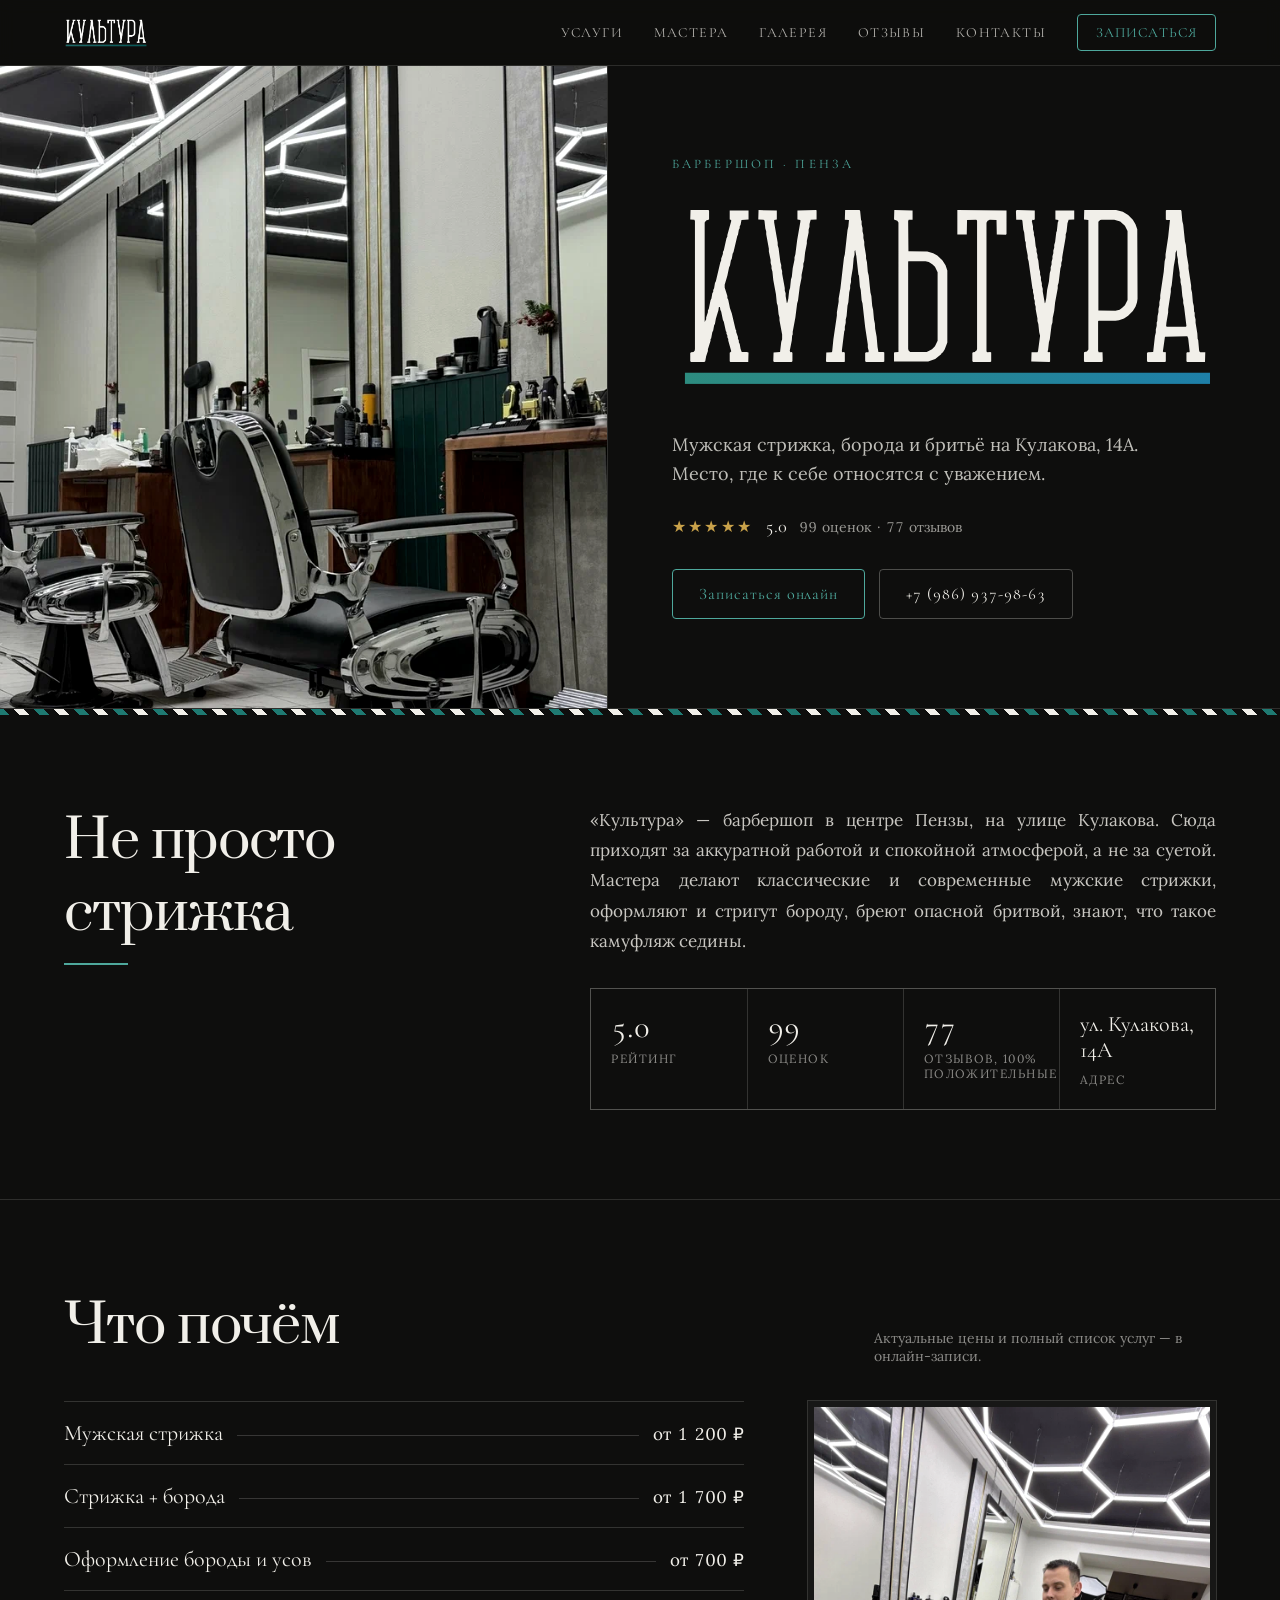
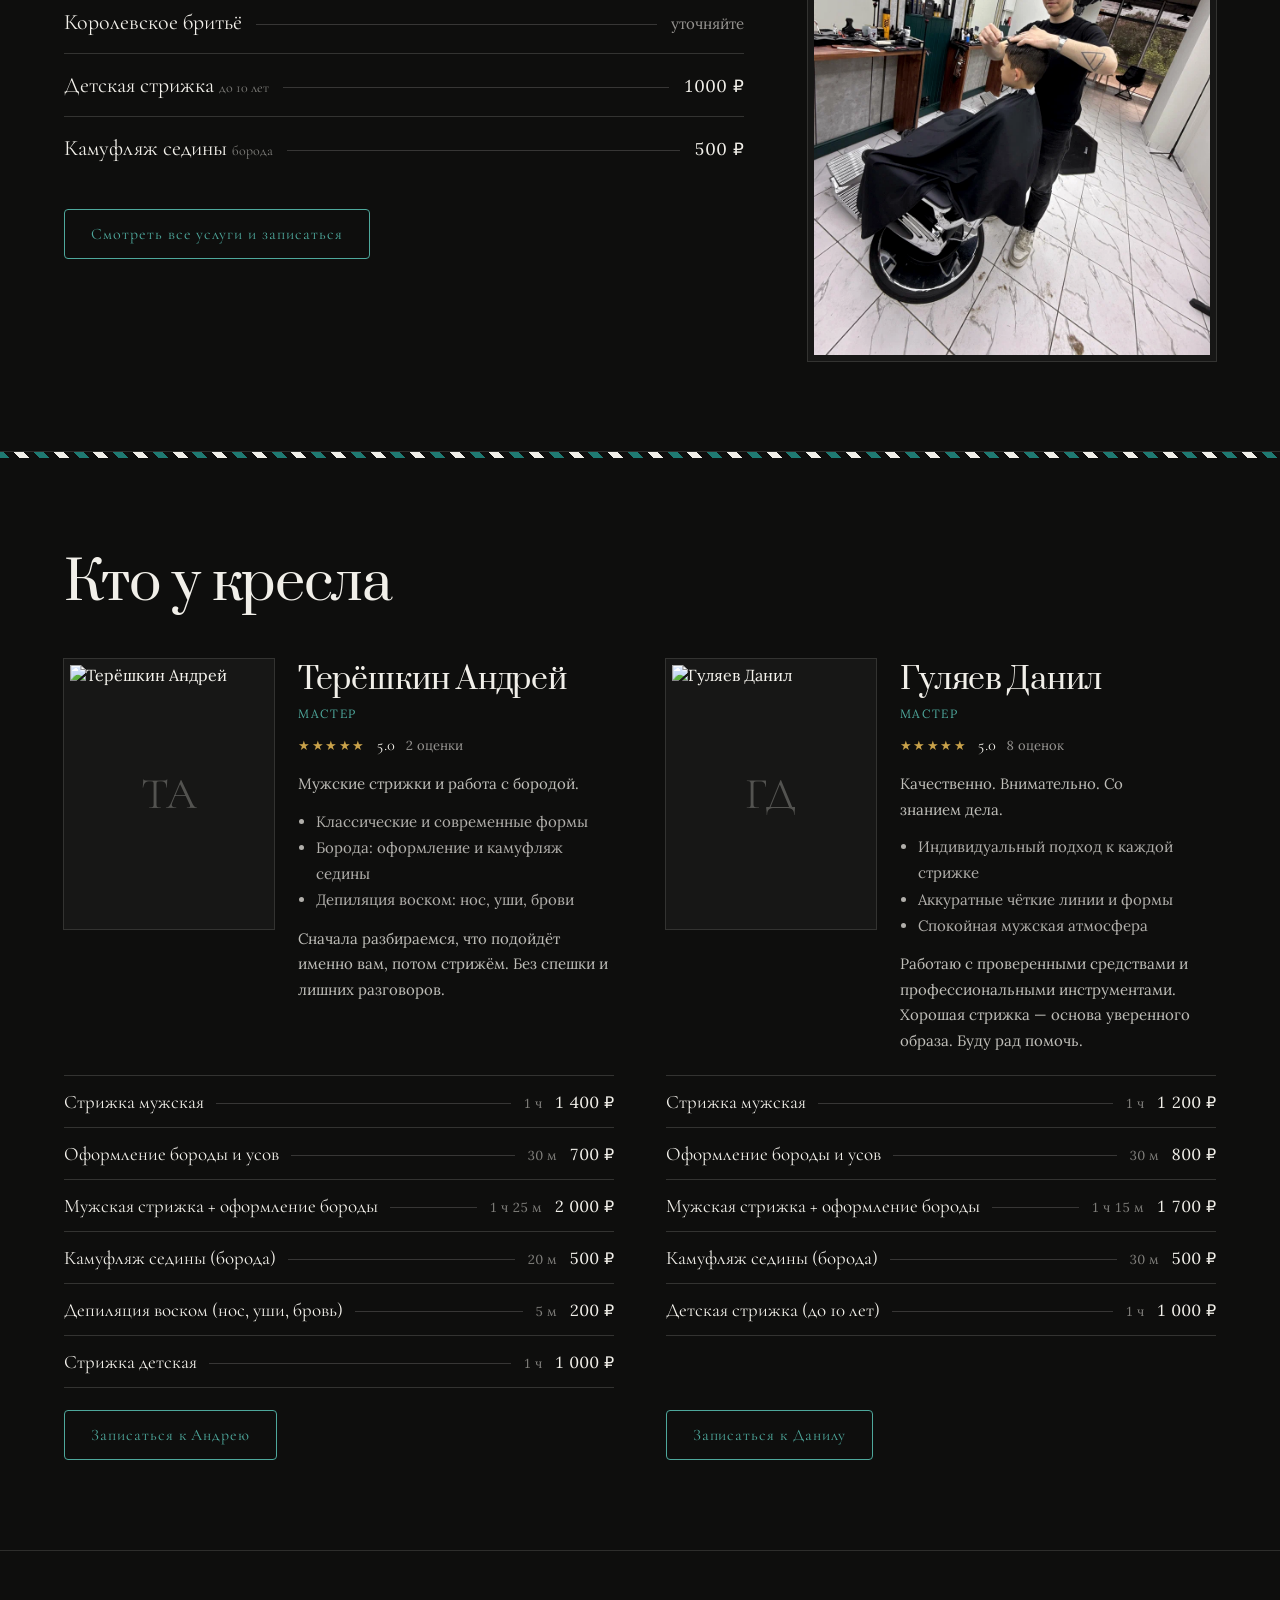
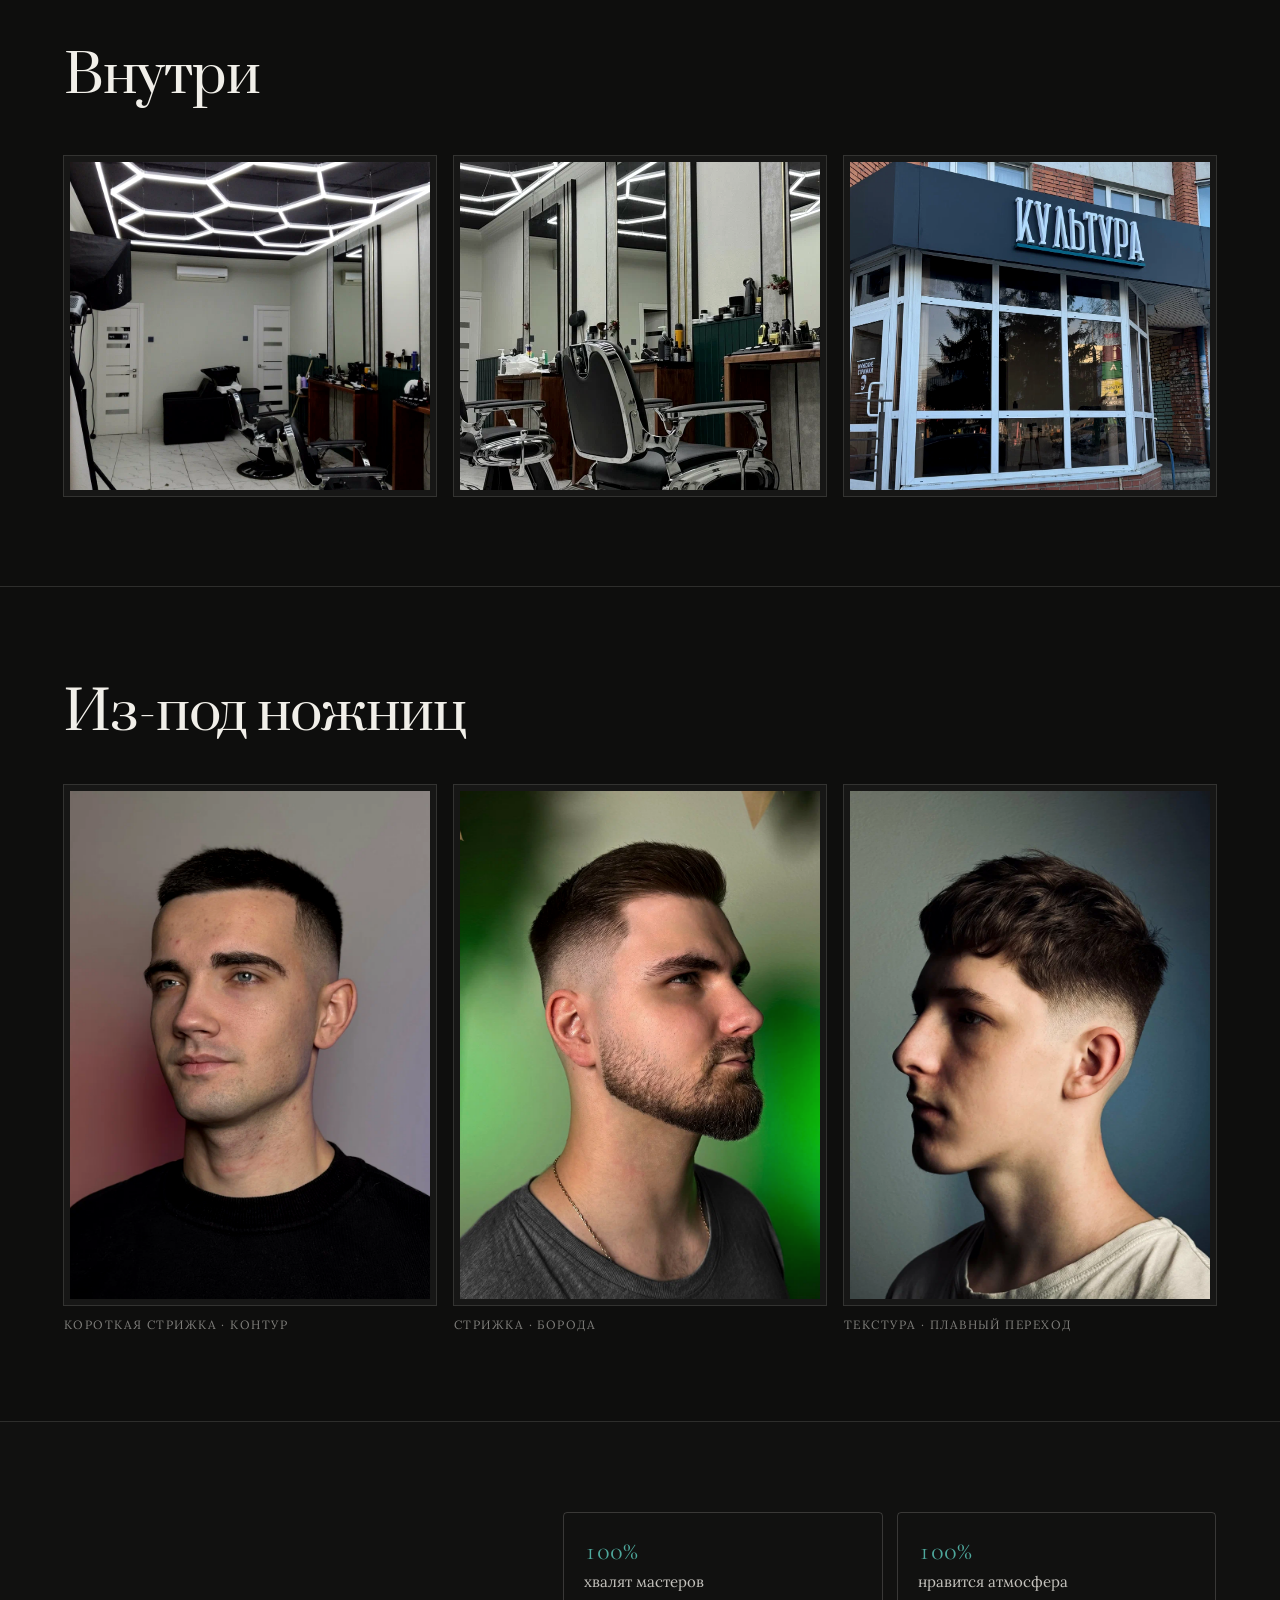
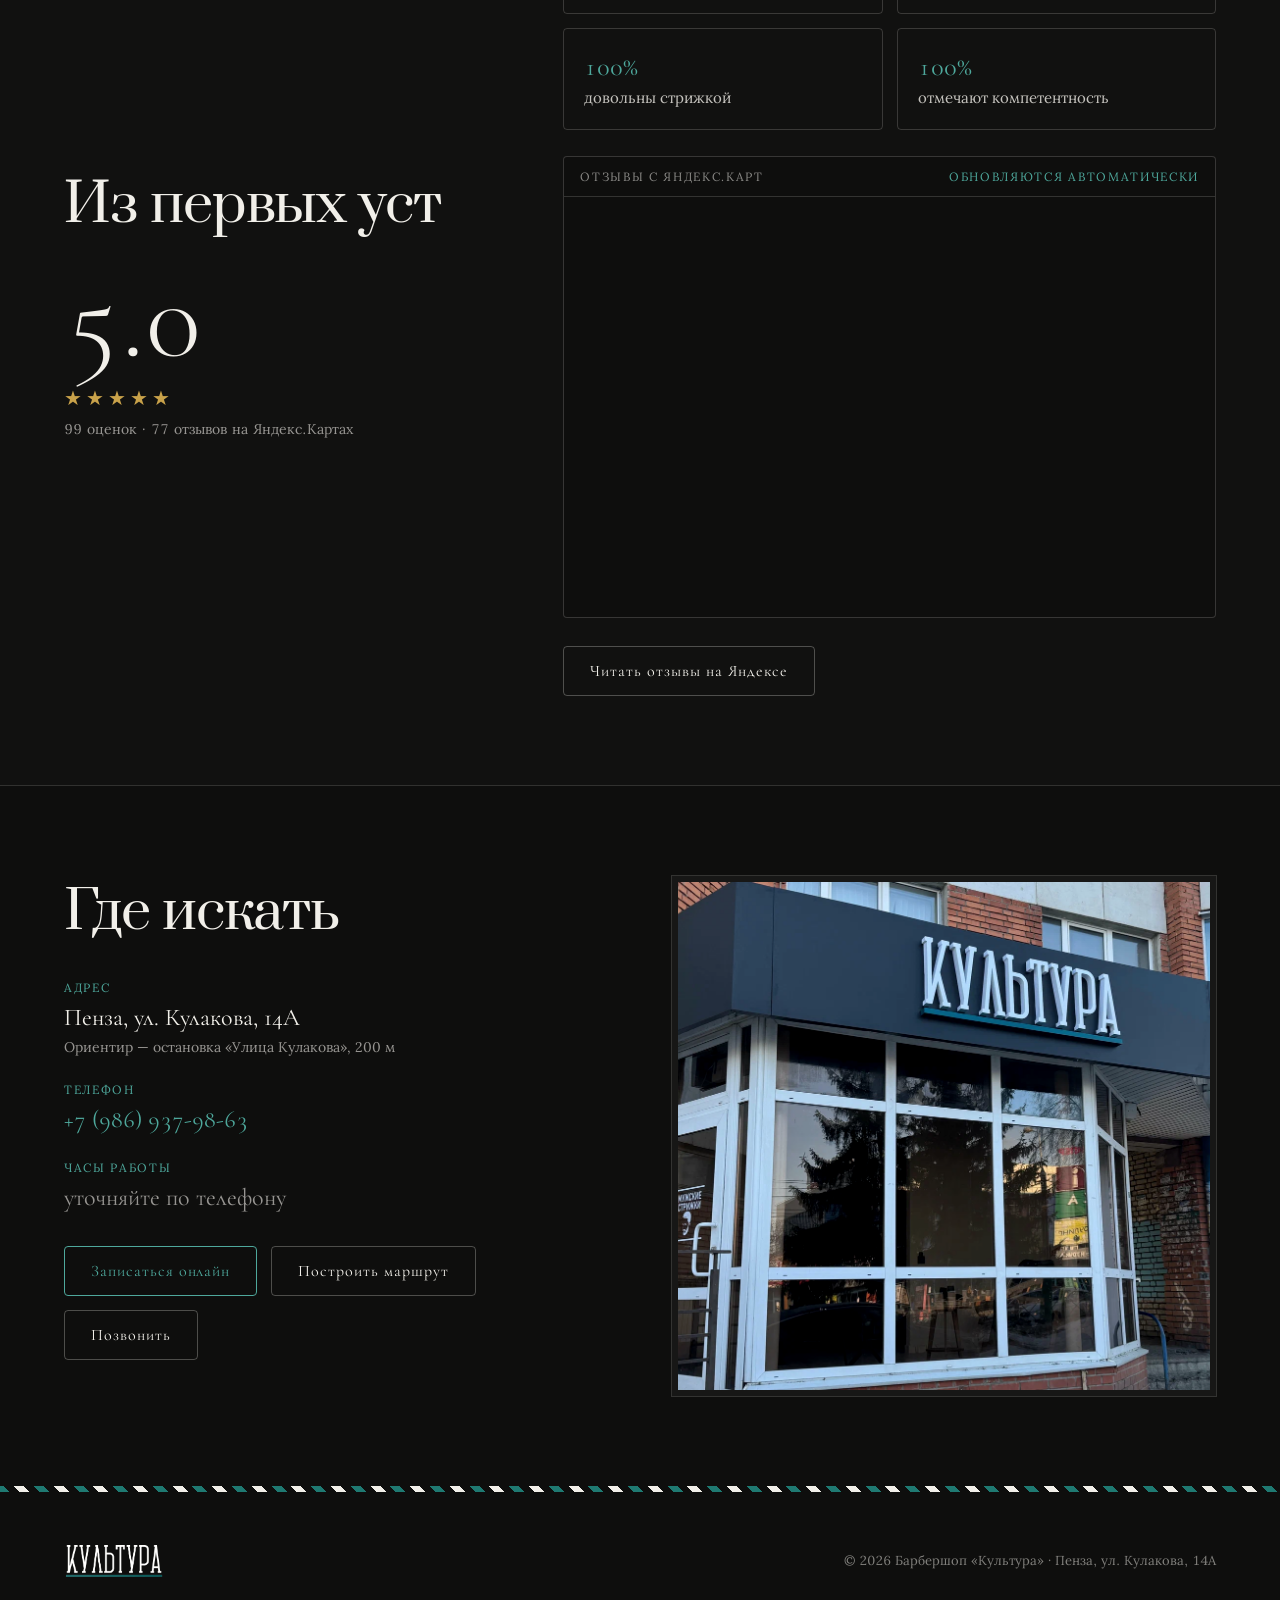
==== commit aa56820d: "Сайт барбершопа «Культура» Одностраничный сайт барбершопа «Культура» (Пенза, ул. Кулакова, 14А): онл" ====
--- a/index.html
+++ b/index.html
@@ -3,8 +3,17 @@
 <head>
 <meta charset="utf-8">
 <meta name="viewport" content="width=device-width, initial-scale=1">
+<!-- Политика безопасности. GitHub Pages не даёт задавать HTTP-заголовки,
+     поэтому CSP объявлена тегом. Перечислено ровно то, что сайту нужно:
+     свои скрипты/стили/шрифты, картинки мастеров с CDN DIKIDI, два фрейма
+     (запись DIKIDI и отзывы Яндекса) и отправка аналитики в Google-Форму.
+     Всё остальное браузер заблокирует. При добавлении нового внешнего
+     ресурса его нужно внести сюда, иначе он просто не загрузится. -->
+<meta http-equiv="Content-Security-Policy" content="default-src 'none'; script-src 'self'; style-src 'self' 'unsafe-inline'; font-src 'self'; img-src 'self' https://f2.dikidi.net data:; frame-src https://dikidi.net https://yandex.ru; connect-src https://docs.google.com; form-action 'none'; base-uri 'none'; object-src 'none'">
+<meta name="referrer" content="strict-origin-when-cross-origin">
 <title>Культура — барбершоп в Пензе, ул. Кулакова, 14А</title>
 <meta name="description" content="Мужская стрижка, борода и бритьё на Кулакова, 14А, Пенза. Рейтинг 5.0 на Яндекс.Картах. Онлайн-запись.">
+<link rel="stylesheet" href="css/fonts.css">
 <link rel="stylesheet" href="css/style.css">
 </head>
 <body>
@@ -266,9 +275,16 @@
   <div class="booking-dialog" role="dialog" aria-modal="true" aria-label="Онлайн-запись">
     <div class="booking-dialog__head">
       <span class="booking-dialog__title">Онлайн-запись</span>
-      <button type="button" id="booking-close" class="btn btn--outline btn--sm">Закрыть</button>
-    </div>
-    <iframe id="booking-frame" src="about:blank" title="Онлайн-запись DIKIDI" class="booking-dialog__frame"></iframe>
+      <div class="booking-dialog__actions">
+        <a id="booking-external" href="https://dikidi.net/ru/profile/kultura_1645652" target="_blank" rel="noopener" class="btn btn--outline btn--sm">В новой вкладке</a>
+        <button type="button" id="booking-close" class="btn btn--outline btn--sm">Закрыть</button>
+      </div>
+    </div>
+    <!-- sandbox без allow-top-navigation: содержимое фрейма не может увести
+         посетителя с сайта, подменив адрес верхнего окна. -->
+    <iframe id="booking-frame" src="about:blank" title="Онлайн-запись DIKIDI" class="booking-dialog__frame"
+            sandbox="allow-scripts allow-forms allow-same-origin allow-popups allow-popups-to-escape-sandbox"
+            referrerpolicy="strict-origin-when-cross-origin"></iframe>
   </div>
 </div>
 
@@ -349,7 +365,9 @@
           <span>Отзывы с Яндекс.Карт</span>
           <span>обновляются автоматически</span>
         </div>
-        <iframe src="https://yandex.ru/maps-reviews-widget/171709673488?comments" title="Отзывы о барбершопе «Культура» на Яндекс.Картах" loading="lazy"></iframe>
+        <iframe src="https://yandex.ru/maps-reviews-widget/171709673488?comments" title="Отзывы о барбершопе «Культура» на Яндекс.Картах" loading="lazy"
+                sandbox="allow-scripts allow-same-origin allow-popups allow-popups-to-escape-sandbox"
+                referrerpolicy="strict-origin-when-cross-origin"></iframe>
       </div>
       <div class="reviews-cta">
         <a href="https://yandex.ru/maps/org/kultura/171709673488/reviews/" target="_blank" rel="noopener" class="btn btn--outline">Читать отзывы на Яндексе</a>
--- a/css/fonts.css
+++ b/css/fonts.css
@@ -0,0 +1,52 @@
+/* Шрифты лежат рядом с сайтом (assets/fonts), а не тянутся с fonts.googleapis.com:
+   так IP посетителя не уходит в Google и не нужен внешний домен в CSP.
+   Файлы — вариативные woff2 с Google Fonts, подмножества cyrillic и latin.
+   Лицензия SIL OFL 1.1, см. assets/fonts/README.md. */
+@font-face {
+  font-family: 'Cormorant Garamond';
+  font-style: normal;
+  font-weight: 300 600;
+  font-display: swap;
+  src: url('../assets/fonts/cormorant-garamond-cyrillic.woff2') format('woff2');
+  unicode-range: U+0301, U+0400-045F, U+0490-0491, U+04B0-04B1, U+2116;
+}
+@font-face {
+  font-family: 'Cormorant Garamond';
+  font-style: normal;
+  font-weight: 300 600;
+  font-display: swap;
+  src: url('../assets/fonts/cormorant-garamond-latin.woff2') format('woff2');
+  unicode-range: U+0000-00FF, U+0131, U+0152-0153, U+02BB-02BC, U+02C6, U+02DA, U+02DC, U+0304, U+0308, U+0329, U+2000-206F, U+20AC, U+2122, U+2191, U+2193, U+2212, U+2215, U+FEFF, U+FFFD;
+}
+@font-face {
+  font-family: 'Lora';
+  font-style: normal;
+  font-weight: 400 500;
+  font-display: swap;
+  src: url('../assets/fonts/lora-cyrillic.woff2') format('woff2');
+  unicode-range: U+0301, U+0400-045F, U+0490-0491, U+04B0-04B1, U+2116;
+}
+@font-face {
+  font-family: 'Lora';
+  font-style: normal;
+  font-weight: 400 500;
+  font-display: swap;
+  src: url('../assets/fonts/lora-latin.woff2') format('woff2');
+  unicode-range: U+0000-00FF, U+0131, U+0152-0153, U+02BB-02BC, U+02C6, U+02DA, U+02DC, U+0304, U+0308, U+0329, U+2000-206F, U+20AC, U+2122, U+2191, U+2193, U+2212, U+2215, U+FEFF, U+FFFD;
+}
+@font-face {
+  font-family: 'Prata';
+  font-style: normal;
+  font-weight: 400;
+  font-display: swap;
+  src: url('../assets/fonts/prata-cyrillic.woff2') format('woff2');
+  unicode-range: U+0301, U+0400-045F, U+0490-0491, U+04B0-04B1, U+2116;
+}
+@font-face {
+  font-family: 'Prata';
+  font-style: normal;
+  font-weight: 400;
+  font-display: swap;
+  src: url('../assets/fonts/prata-latin.woff2') format('woff2');
+  unicode-range: U+0000-00FF, U+0131, U+0152-0153, U+02BB-02BC, U+02C6, U+02DA, U+02DC, U+0304, U+0308, U+0329, U+2000-206F, U+20AC, U+2122, U+2191, U+2193, U+2212, U+2215, U+FEFF, U+FFFD;
+}
--- a/css/style.css
+++ b/css/style.css
@@ -1,6 +1,5 @@
 /* Культура — барбершоп. Production stylesheet (recreated from the Claude Design handoff). */
-
-@import url('https://fonts.googleapis.com/css2?family=Cormorant+Garamond:ital,wght@0,300;0,400;0,500;0,600;1,400&family=Lora:ital,wght@0,400;0,500;1,400&family=Prata&display=swap');
+/* Шрифты подключаются отдельным файлом css/fonts.css. */
 
 :root {
   --bg: #0e0e0d;
@@ -448,6 +447,7 @@
   padding: 14px 18px;
   border-bottom: 1px solid rgba(var(--text-rgb), .16);
 }
+.booking-dialog__actions { display: flex; align-items: center; gap: 10px; }
 .booking-dialog__title {
   font-family: var(--font-heading);
   font-size: 15px;
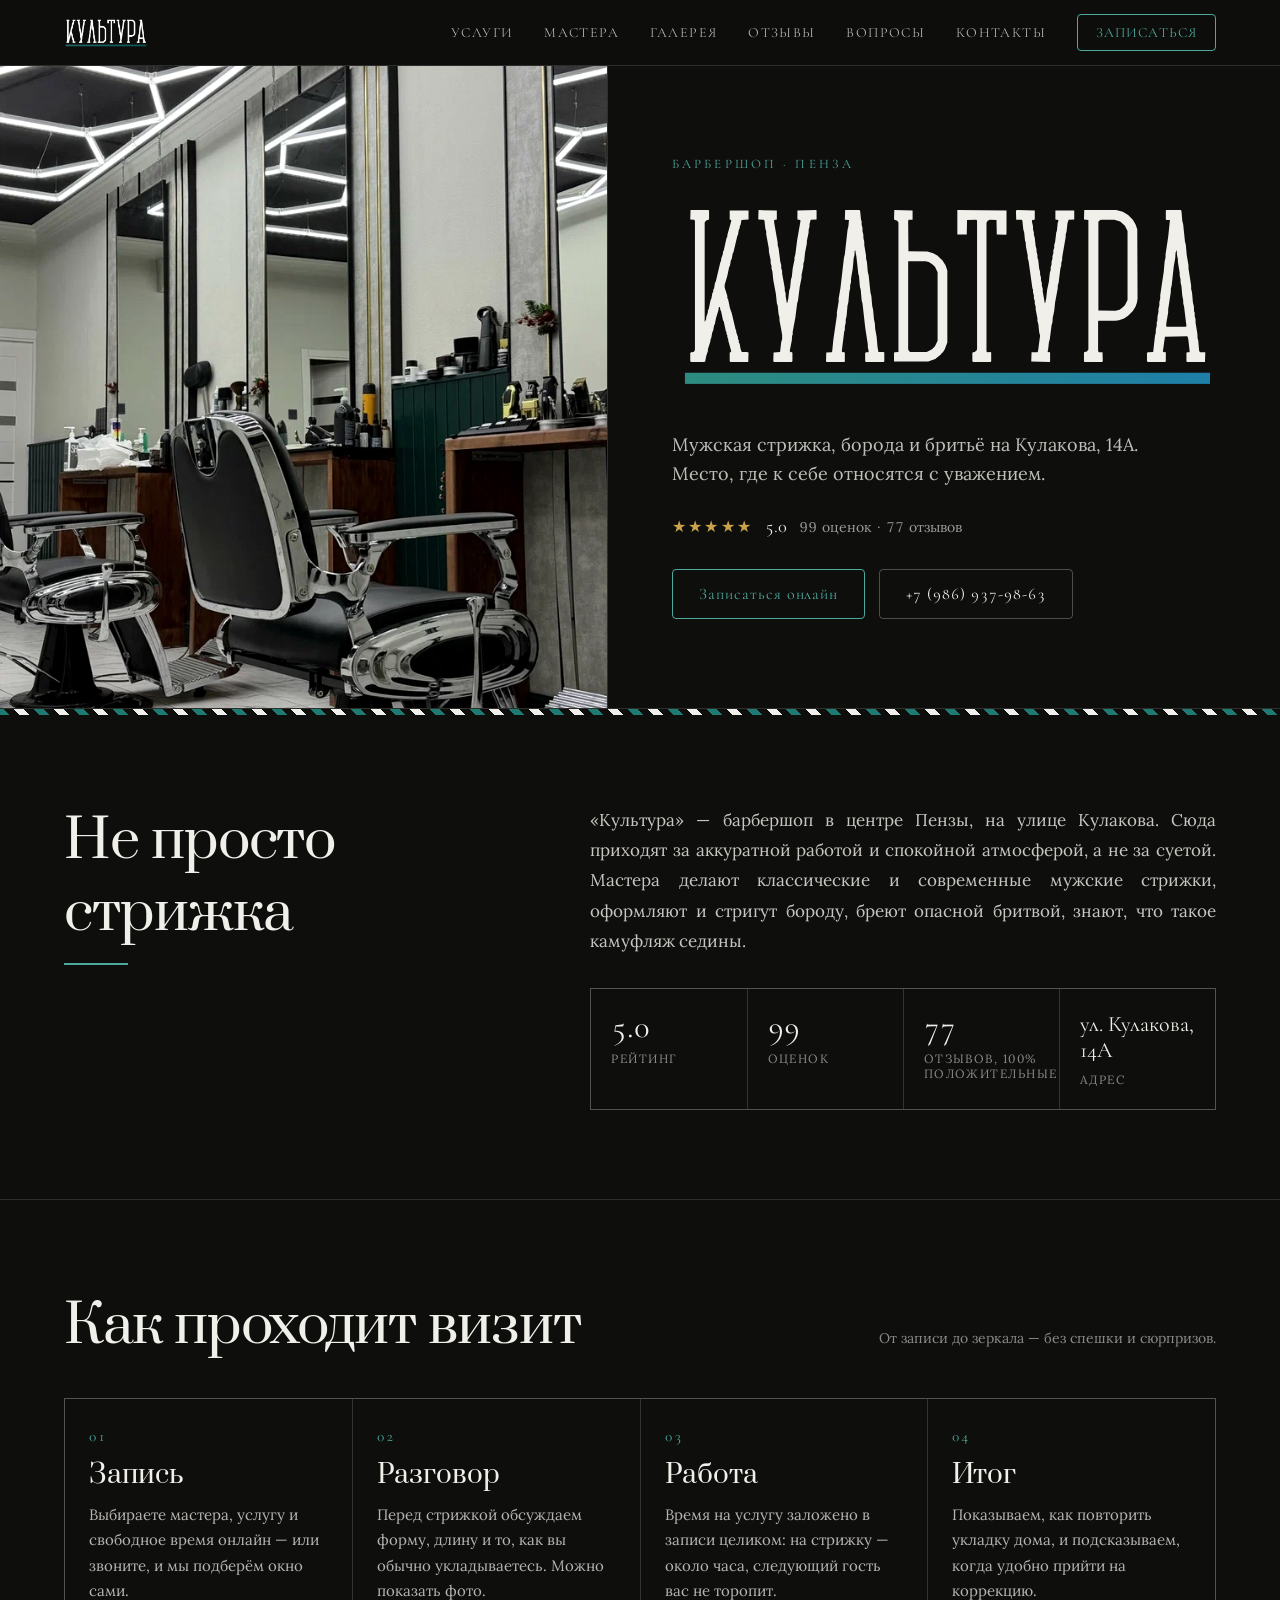
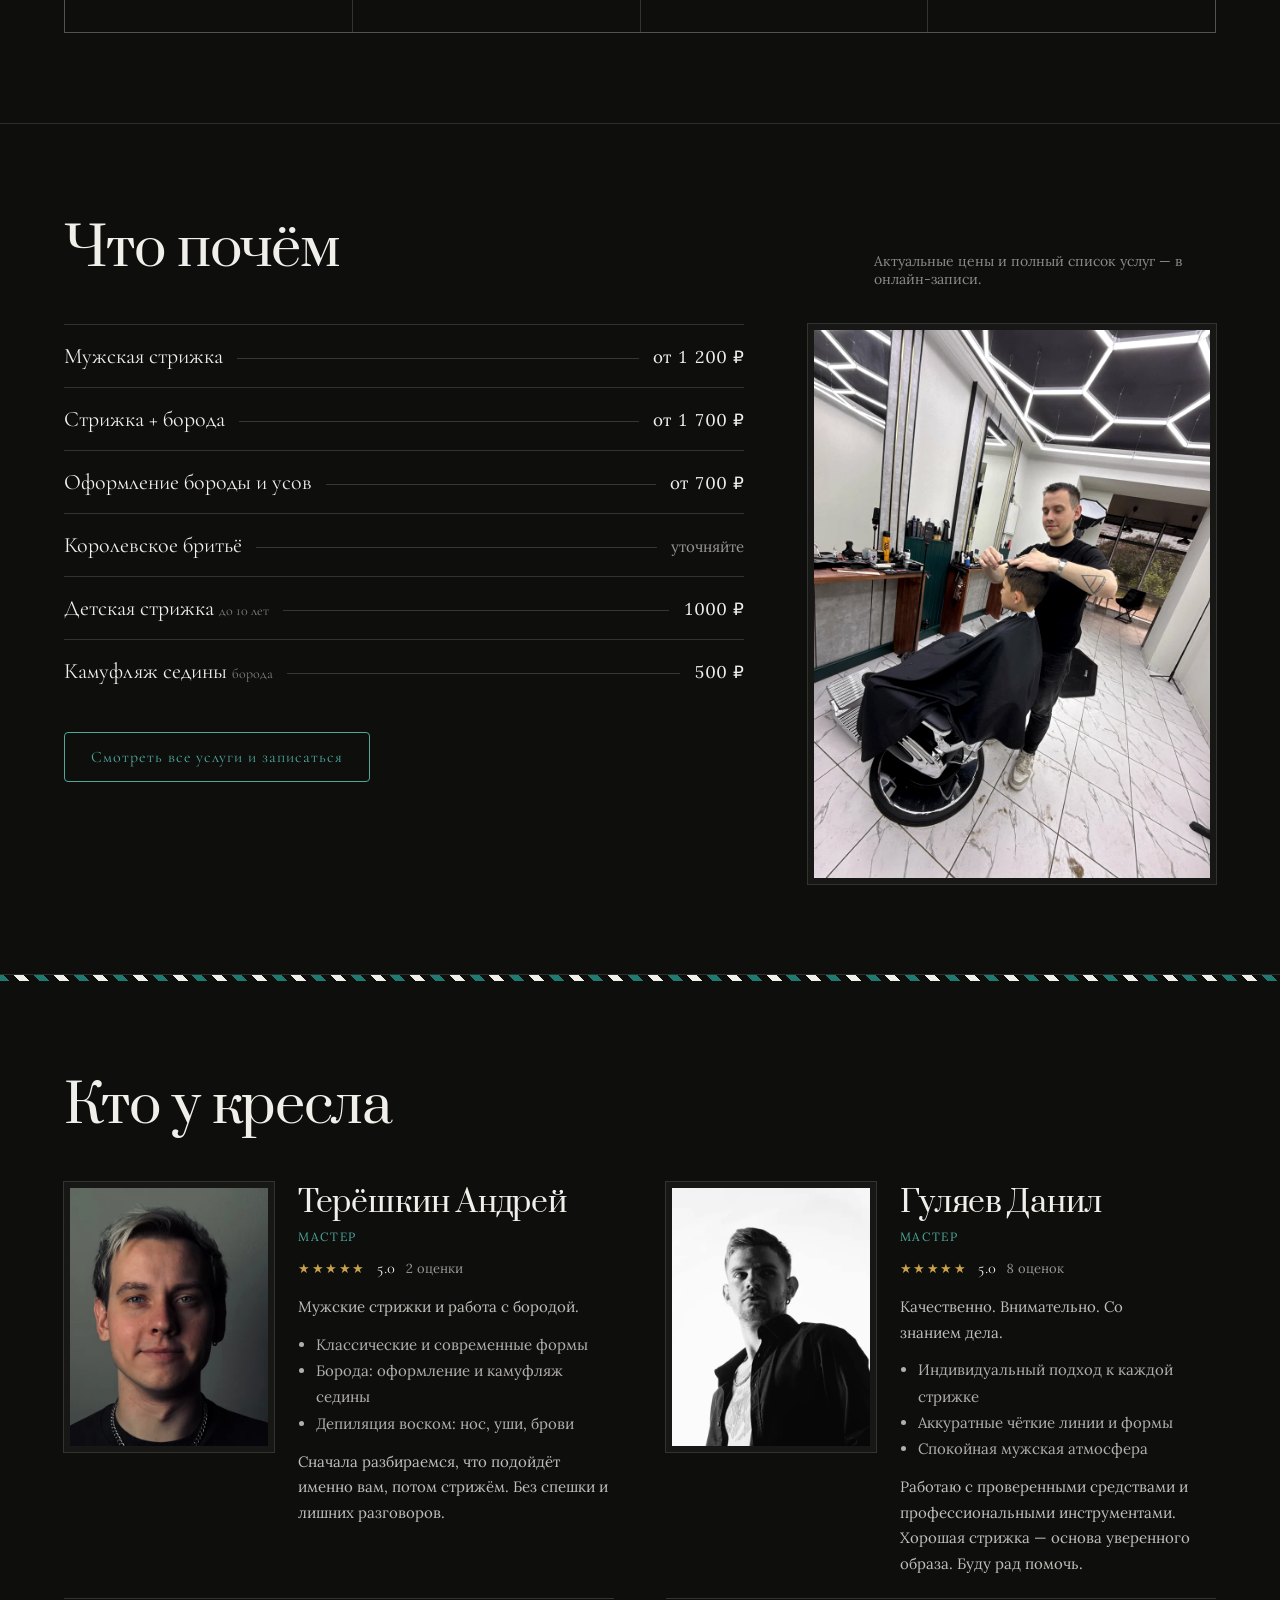
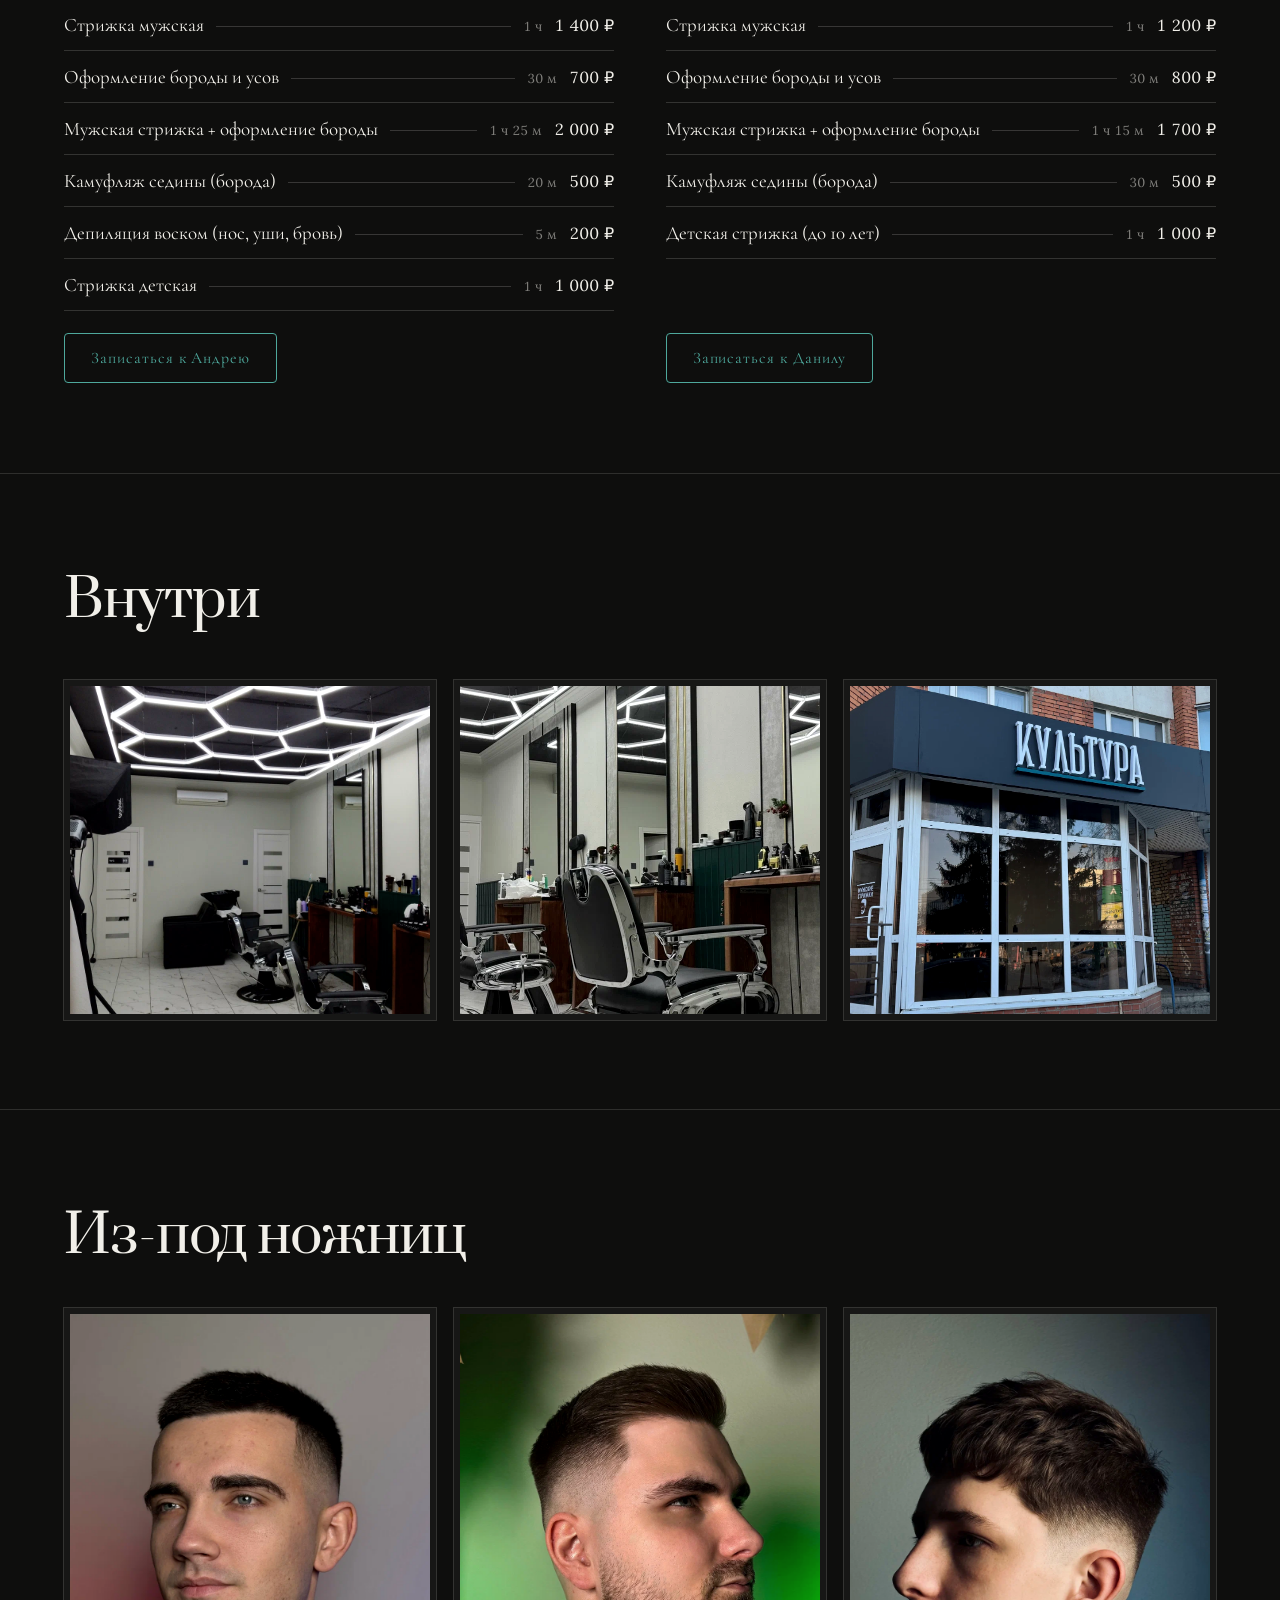
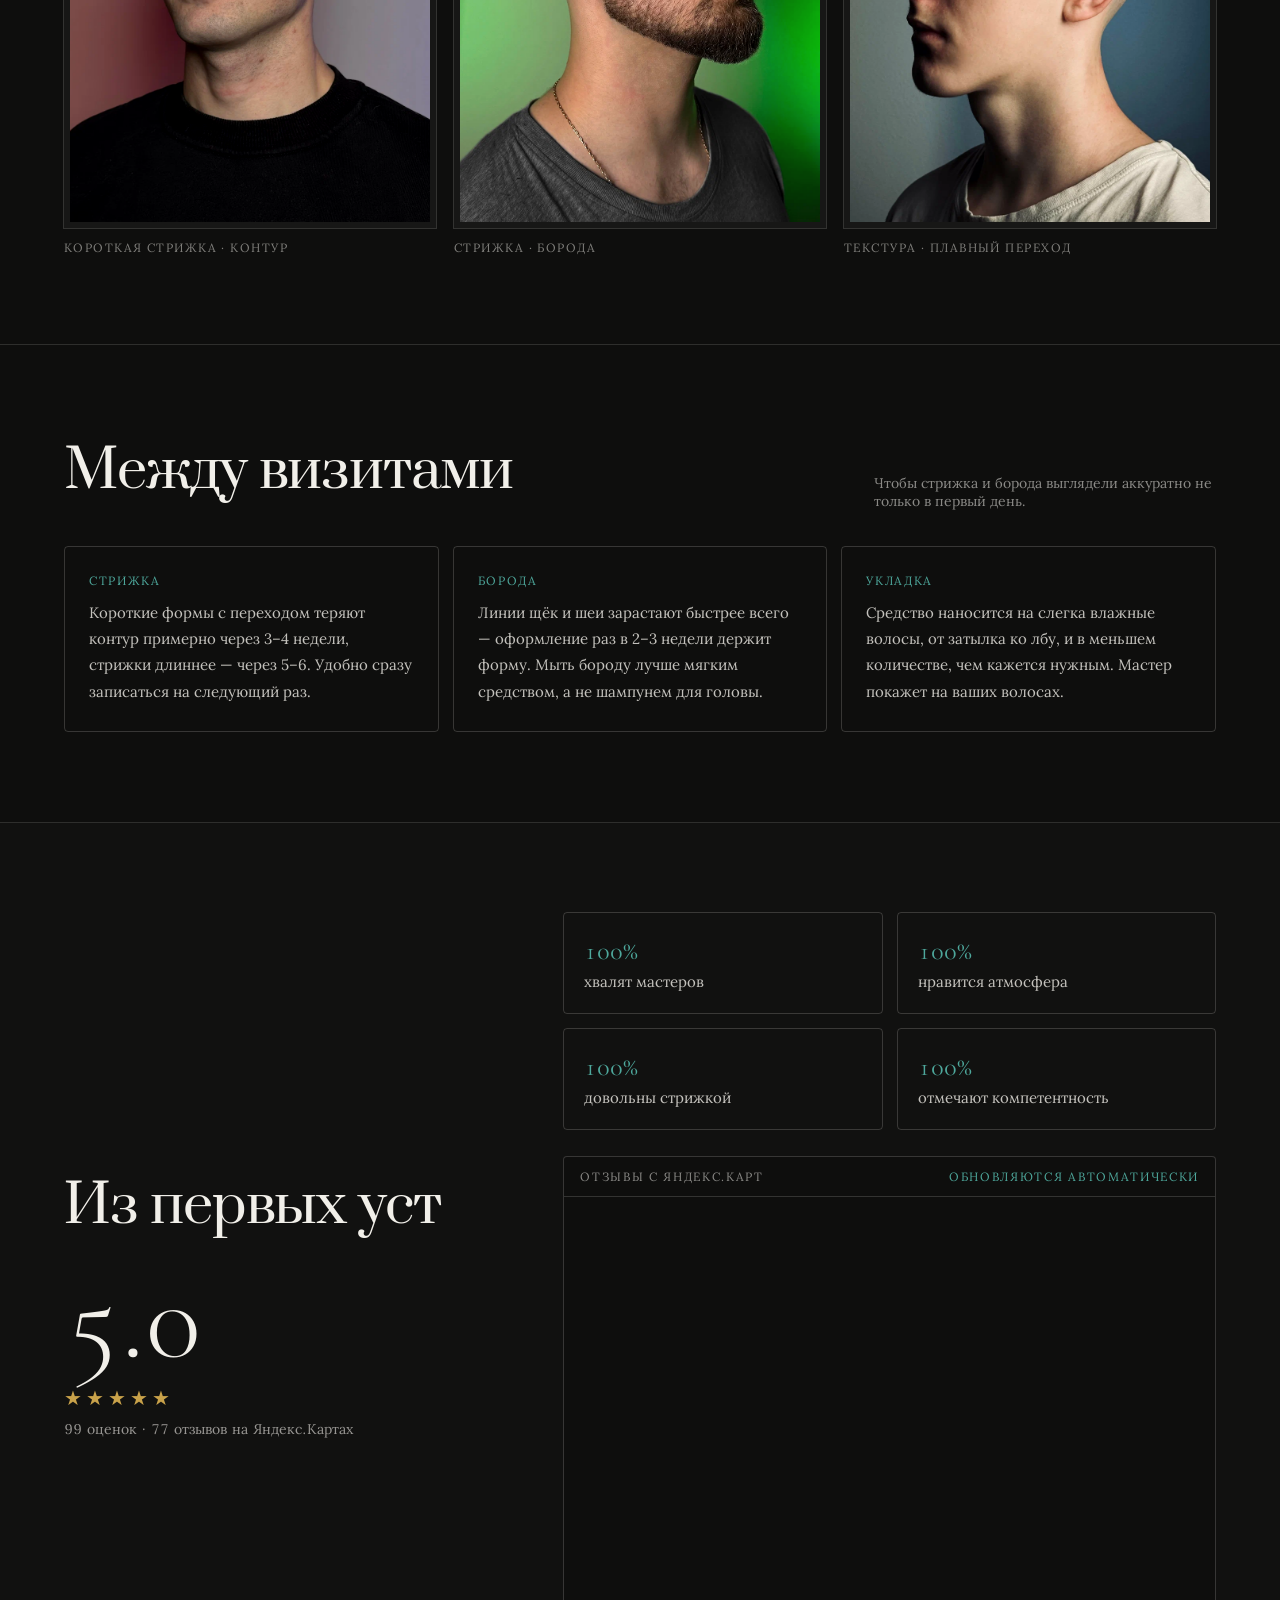
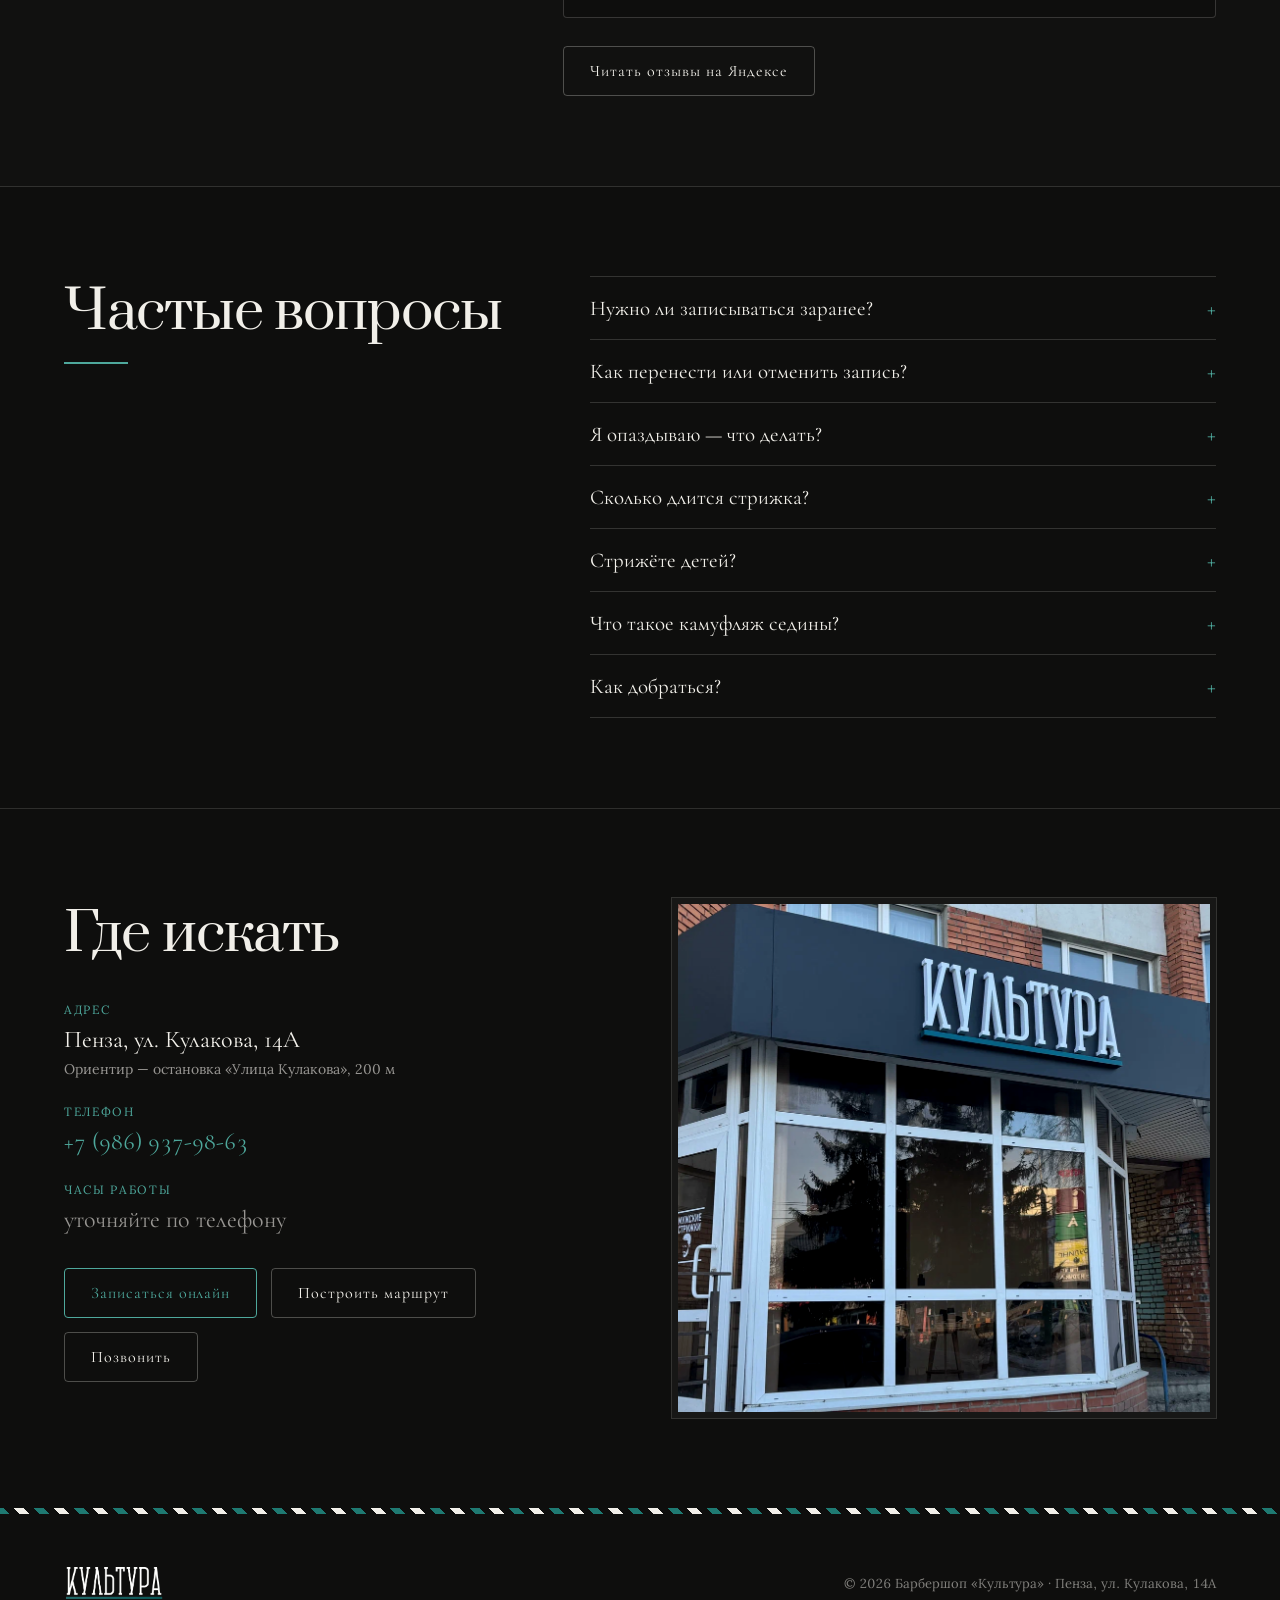
==== commit 4207df91: "Обновление сайта Co-Authored-By: Claude Opus 5.5 <noreply@anthropic.com> Claude-Session: https://cla" ====
--- a/index.html
+++ b/index.html
@@ -5,27 +5,252 @@
 <meta name="viewport" content="width=device-width, initial-scale=1">
 <!-- Политика безопасности. GitHub Pages не даёт задавать HTTP-заголовки,
      поэтому CSP объявлена тегом. Перечислено ровно то, что сайту нужно:
-     свои скрипты/стили/шрифты, картинки мастеров с CDN DIKIDI, два фрейма
+     свои скрипты/стили/шрифты/картинки, два фрейма
      (запись DIKIDI и отзывы Яндекса) и отправка аналитики в Google-Форму.
      Всё остальное браузер заблокирует. При добавлении нового внешнего
      ресурса его нужно внести сюда, иначе он просто не загрузится. -->
-<meta http-equiv="Content-Security-Policy" content="default-src 'none'; script-src 'self'; style-src 'self' 'unsafe-inline'; font-src 'self'; img-src 'self' https://f2.dikidi.net data:; frame-src https://dikidi.net https://yandex.ru; connect-src https://docs.google.com; form-action 'none'; base-uri 'none'; object-src 'none'">
+<meta http-equiv="Content-Security-Policy" content="default-src 'none'; script-src 'self'; style-src 'self' 'unsafe-inline'; font-src 'self'; img-src 'self' data:; frame-src https://dikidi.net https://yandex.ru; connect-src https://docs.google.com; form-action 'none'; base-uri 'none'; object-src 'none'">
 <meta name="referrer" content="strict-origin-when-cross-origin">
 <title>Культура — барбершоп в Пензе, ул. Кулакова, 14А</title>
-<meta name="description" content="Мужская стрижка, борода и бритьё на Кулакова, 14А, Пенза. Рейтинг 5.0 на Яндекс.Картах. Онлайн-запись.">
+<meta name="description" content="Барбершоп «Культура» в Пензе: мужская и детская стрижка от 1 000 ₽, оформление бороды, камуфляж седины, королевское бритьё. Ул. Кулакова, 14А. Рейтинг 5.0 на Яндекс.Картах, онлайн-запись.">
+<!-- Адрес сайта. При переезде на свой домен заменить здесь, в og:url,
+     og:image, JSON-LD ниже, а также в robots.txt и sitemap.xml. -->
+<link rel="canonical" href="https://prooferok.github.io/Kultura/">
+<meta name="theme-color" content="#0e0e0d">
+<link rel="icon" href="favicon.ico" sizes="any">
+<link rel="icon" href="assets/icon-512.png" type="image/png">
+<link rel="apple-touch-icon" href="assets/apple-touch-icon.png">
+<meta property="og:type" content="website">
+<meta property="og:locale" content="ru_RU">
+<meta property="og:site_name" content="Барбершоп «Культура»">
+<meta property="og:title" content="Культура — барбершоп в Пензе, ул. Кулакова, 14А">
+<meta property="og:description" content="Мужская стрижка, борода и бритьё. Рейтинг 5.0 на Яндекс.Картах. Онлайн-запись к мастеру.">
+<meta property="og:url" content="https://prooferok.github.io/Kultura/">
+<meta property="og:image" content="https://prooferok.github.io/Kultura/assets/og-image.jpg">
+<meta property="og:image:width" content="1200">
+<meta property="og:image:height" content="630">
+<meta property="og:image:alt" content="Зал барбершопа «Культура» с логотипом">
+<meta name="twitter:card" content="summary_large_image">
+<link rel="preload" href="assets/interior-chairs.webp" as="image" type="image/webp">
 <link rel="stylesheet" href="css/fonts.css">
 <link rel="stylesheet" href="css/style.css">
+<!-- Структурированные данные для Яндекса и Google. Это данные, а не код:
+     CSP на них не распространяется. Цены и вопросы держать в согласии с
+     разметкой страницы. Рейтинг сюда не вносим: отзывы собраны на Яндексе,
+     а оценки о себе на своём сайте поисковики не показывают и могут счесть спамом. -->
+<script type="application/ld+json">
+{
+ "@context": "https://schema.org",
+ "@type": "HairSalon",
+ "@id": "https://prooferok.github.io/Kultura/#salon",
+ "name": "Барбершоп «Культура»",
+ "url": "https://prooferok.github.io/Kultura/",
+ "image": [
+  "https://prooferok.github.io/Kultura/assets/og-image.jpg",
+  "https://prooferok.github.io/Kultura/assets/interior-wide.webp",
+  "https://prooferok.github.io/Kultura/assets/facade.webp"
+ ],
+ "logo": "https://prooferok.github.io/Kultura/assets/icon-512.png",
+ "description": "Мужская и детская стрижка, оформление бороды, камуфляж седины и королевское бритьё в Пензе.",
+ "telephone": "+7-986-937-98-63",
+ "priceRange": "500–2000 ₽",
+ "currenciesAccepted": "RUB",
+ "address": {
+  "@type": "PostalAddress",
+  "streetAddress": "ул. Кулакова, 14А",
+  "addressLocality": "Пенза",
+  "addressRegion": "Пензенская область",
+  "addressCountry": "RU"
+ },
+ "hasMap": "https://yandex.ru/maps/org/kultura/171709673488/",
+ "sameAs": [
+  "https://yandex.ru/maps/org/kultura/171709673488/",
+  "https://dikidi.net/ru/profile/kultura_1645652"
+ ],
+ "potentialAction": {
+  "@type": "ReserveAction",
+  "target": "https://dikidi.net/ru/profile/kultura_1645652"
+ },
+ "employee": [
+  {
+   "@type": "Person",
+   "name": "Данил Гуляев",
+   "jobTitle": "Барбер"
+  },
+  {
+   "@type": "Person",
+   "name": "Андрей Терёшкин",
+   "jobTitle": "Барбер"
+  }
+ ],
+ "hasOfferCatalog": {
+  "@type": "OfferCatalog",
+  "name": "Услуги",
+  "itemListElement": [
+   {
+    "@type": "Offer",
+    "itemOffered": {
+     "@type": "Service",
+     "name": "Мужская стрижка"
+    },
+    "priceSpecification": {
+     "@type": "PriceSpecification",
+     "priceCurrency": "RUB",
+     "minPrice": 1200
+    }
+   },
+   {
+    "@type": "Offer",
+    "itemOffered": {
+     "@type": "Service",
+     "name": "Стрижка и оформление бороды"
+    },
+    "priceSpecification": {
+     "@type": "PriceSpecification",
+     "priceCurrency": "RUB",
+     "minPrice": 1700
+    }
+   },
+   {
+    "@type": "Offer",
+    "itemOffered": {
+     "@type": "Service",
+     "name": "Оформление бороды и усов"
+    },
+    "priceSpecification": {
+     "@type": "PriceSpecification",
+     "priceCurrency": "RUB",
+     "minPrice": 700
+    }
+   },
+   {
+    "@type": "Offer",
+    "itemOffered": {
+     "@type": "Service",
+     "name": "Королевское бритьё"
+    }
+   },
+   {
+    "@type": "Offer",
+    "itemOffered": {
+     "@type": "Service",
+     "name": "Детская стрижка (до 10 лет)"
+    },
+    "priceSpecification": {
+     "@type": "PriceSpecification",
+     "priceCurrency": "RUB",
+     "price": 1000
+    }
+   },
+   {
+    "@type": "Offer",
+    "itemOffered": {
+     "@type": "Service",
+     "name": "Камуфляж седины (борода)"
+    },
+    "priceSpecification": {
+     "@type": "PriceSpecification",
+     "priceCurrency": "RUB",
+     "price": 500
+    }
+   },
+   {
+    "@type": "Offer",
+    "itemOffered": {
+     "@type": "Service",
+     "name": "Депиляция воском (нос, уши, брови)"
+    },
+    "priceSpecification": {
+     "@type": "PriceSpecification",
+     "priceCurrency": "RUB",
+     "price": 200
+    }
+   }
+  ]
+ }
+}
+</script>
+<script type="application/ld+json">
+{
+ "@context": "https://schema.org",
+ "@type": "FAQPage",
+ "mainEntity": [
+  {
+   "@type": "Question",
+   "name": "Нужно ли записываться заранее?",
+   "acceptedAnswer": {
+    "@type": "Answer",
+    "text": "Лучше да: у каждого мастера своё расписание, и в онлайн-записи сразу видно свободное время. Если хотите прийти сегодня — позвоните по телефону +7 (986) 937-98-63, подскажем, есть ли окно."
+   }
+  },
+  {
+   "@type": "Question",
+   "name": "Как перенести или отменить запись?",
+   "acceptedAnswer": {
+    "@type": "Answer",
+    "text": "Через DIKIDI — по ссылке из подтверждения записи или в своём профиле, либо звонком. Пожалуйста, предупреждайте заранее: освободившееся время сможет занять другой гость."
+   }
+  },
+  {
+   "@type": "Question",
+   "name": "Я опаздываю — что делать?",
+   "acceptedAnswer": {
+    "@type": "Answer",
+    "text": "Позвоните, как только поймёте, что не успеваете. Если после вас записан другой гость, мастер предложит перенести визит или сделать то, что успеет качественно."
+   }
+  },
+  {
+   "@type": "Question",
+   "name": "Сколько длится стрижка?",
+   "acceptedAnswer": {
+    "@type": "Answer",
+    "text": "Мужская стрижка — около часа, оформление бороды — 30 минут, стрижка с бородой — 1 ч 15 мин – 1 ч 25 мин в зависимости от мастера."
+   }
+  },
+  {
+   "@type": "Question",
+   "name": "Стрижёте детей?",
+   "acceptedAnswer": {
+    "@type": "Answer",
+    "text": "Да, детская стрижка для ребят до 10 лет — 1 000 ₽. Записывайтесь так же, как на взрослую."
+   }
+  },
+  {
+   "@type": "Question",
+   "name": "Что такое камуфляж седины?",
+   "acceptedAnswer": {
+    "@type": "Answer",
+    "text": "Мягкое тонирование седых волос в бороде: седина становится менее заметной, но борода не выглядит крашеной. Занимает 20–30 минут, стоит 500 ₽."
+   }
+  },
+  {
+   "@type": "Question",
+   "name": "Как добраться?",
+   "acceptedAnswer": {
+    "@type": "Answer",
+    "text": "Пенза, ул. Кулакова, 14А — около 200 метров от остановки «Улица Кулакова». Маршрут удобно построить в Яндекс.Картах."
+   }
+  }
+ ]
+}
+</script>
 </head>
 <body>
 
 <header class="header">
-  <a href="#top" class="header__brand"><img src="assets/logo-mark.png" alt="Культура"></a>
-  <nav class="nav">
+  <a href="#top" class="header__brand"><img src="assets/logo-mark.png" alt="Культура" width="618" height="222"></a>
+  <nav class="nav" aria-label="Разделы сайта">
+    <button type="button" class="nav__toggle" aria-expanded="false" aria-controls="nav-menu" aria-label="Меню">
+      <span></span><span></span><span></span>
+    </button>
+    <div class="nav__menu" id="nav-menu">
     <a href="#services" class="nav__link">Услуги</a>
     <a href="#masters" class="nav__link">Мастера</a>
     <a href="#gallery" class="nav__link">Галерея</a>
     <a href="#reviews" class="nav__link">Отзывы</a>
+    <a href="#faq" class="nav__link">Вопросы</a>
     <a href="#contacts" class="nav__link">Контакты</a>
+    </div>
     <a href="https://dikidi.net/ru/profile/kultura_1645652?source=website_kultura&amp;utm_source=website_kultura&amp;utm_medium=website&amp;utm_campaign=kultura_site" target="_blank" rel="noopener" class="nav__cta btn btn--accent btn--sm">Записаться</a>
   </nav>
 </header>
@@ -46,7 +271,7 @@
     </div>
   </div>
   <div class="hero__media">
-    <img src="assets/interior-chairs.webp" alt="Интерьер барбершопа «Культура»">
+    <img src="assets/interior-chairs.webp" alt="Интерьер барбершопа «Культура» в Пензе" width="720" height="1280" fetchpriority="high">
   </div>
 </section>
 
@@ -82,6 +307,37 @@
   </div>
 </section>
 
+<section id="visit" class="section">
+  <div class="container">
+    <div class="section-head">
+      <h2 class="section-title">Как проходит визит</h2>
+      <div class="price-note">От записи до зеркала — без спешки и сюрпризов.</div>
+    </div>
+    <ol class="steps">
+      <li class="step">
+        <div class="step__num tnum">01</div>
+        <h3 class="step__title">Запись</h3>
+        <p class="step__text">Выбираете мастера, услугу и свободное время онлайн — или звоните, и мы подберём окно сами.</p>
+      </li>
+      <li class="step">
+        <div class="step__num tnum">02</div>
+        <h3 class="step__title">Разговор</h3>
+        <p class="step__text">Перед стрижкой обсуждаем форму, длину и то, как вы обычно укладываетесь. Можно показать фото.</p>
+      </li>
+      <li class="step">
+        <div class="step__num tnum">03</div>
+        <h3 class="step__title">Работа</h3>
+        <p class="step__text">Время на услугу заложено в записи целиком: на стрижку — около часа, следующий гость вас не торопит.</p>
+      </li>
+      <li class="step">
+        <div class="step__num tnum">04</div>
+        <h3 class="step__title">Итог</h3>
+        <p class="step__text">Показываем, как повторить укладку дома, и подсказываем, когда удобно прийти на коррекцию.</p>
+      </li>
+    </ol>
+  </div>
+</section>
+
 <section id="services" class="section">
   <div class="container">
     <div class="section-head">
@@ -125,7 +381,7 @@
         </div>
       </div>
       <div class="frame price-media">
-        <img src="assets/master.webp" alt="Мастер за работой">
+        <img src="assets/master.webp" alt="Мастер барбершопа «Культура» за работой" width="960" height="1280" loading="lazy" decoding="async">
       </div>
     </div>
   </div>
@@ -145,7 +401,7 @@
         <div class="master__head">
           <div class="frame master__photo">
             <span class="master__photo-fallback">ГД</span>
-            <img src="https://f2.dikidi.net/c18/v17840/1obfvmnge1.jpg" alt="Гуляев Данил">
+            <img src="assets/master-danil.webp" alt="Барбер Данил Гуляев" width="640" height="642" loading="lazy" decoding="async">
           </div>
           <div>
             <h3 class="master__name">Гуляев Данил</h3>
@@ -205,7 +461,7 @@
         <div class="master__head">
           <div class="frame master__photo">
             <span class="master__photo-fallback">ТА</span>
-            <img src="https://f2.dikidi.net/c25/v24641/6nur3282nb.jpg" alt="Терёшкин Андрей">
+            <img src="assets/master-andrey.webp" alt="Барбер Андрей Терёшкин" width="640" height="640" loading="lazy" decoding="async">
           </div>
           <div>
             <h3 class="master__name">Терёшкин Андрей</h3>
@@ -293,13 +549,13 @@
     <h2 class="section-title" style="margin-bottom:44px">Внутри</h2>
     <div class="gallery-grid">
       <div class="frame">
-        <img src="assets/interior-wide.webp" alt="Зал барбершопа">
+        <img src="assets/interior-wide.webp" alt="Зал барбершопа «Культура»" width="960" height="1280" loading="lazy" decoding="async">
       </div>
       <div class="frame">
-        <img src="assets/interior-chairs.webp" alt="Кресла и зеркала">
+        <img src="assets/interior-chairs.webp" alt="Кресла и зеркала барбершопа" width="720" height="1280" loading="lazy" decoding="async">
       </div>
       <div class="frame">
-        <img src="assets/facade.webp" alt="Вход в барбершоп «Культура»">
+        <img src="assets/facade.webp" alt="Вход в барбершоп «Культура» на ул. Кулакова" width="1280" height="1035" loading="lazy" decoding="async">
       </div>
     </div>
   </div>
@@ -313,22 +569,45 @@
     <div class="works-grid">
       <figure class="work-figure">
         <div class="frame">
-          <img src="assets/work-1.webp" alt="Короткая стрижка с чётким контуром">
+          <img src="assets/work-1.webp" alt="Короткая мужская стрижка с чётким контуром" width="960" height="1280" loading="lazy" decoding="async">
         </div>
         <figcaption>Короткая стрижка · контур</figcaption>
       </figure>
       <figure class="work-figure">
         <div class="frame">
-          <img src="assets/work-2.webp" alt="Стрижка с оформлением бороды">
+          <img src="assets/work-2.webp" alt="Мужская стрижка с оформлением бороды" width="1114" height="1280" loading="lazy" decoding="async">
         </div>
         <figcaption>Стрижка · борода</figcaption>
       </figure>
       <figure class="work-figure">
         <div class="frame">
-          <img src="assets/work-3.webp" alt="Стрижка с текстурой сверху и плавным переходом">
+          <img src="assets/work-3.webp" alt="Мужская стрижка с текстурой сверху и плавным переходом" width="960" height="1280" loading="lazy" decoding="async">
         </div>
         <figcaption>Текстура · плавный переход</figcaption>
       </figure>
+    </div>
+  </div>
+</section>
+
+<section id="care" class="section">
+  <div class="container">
+    <div class="section-head">
+      <h2 class="section-title">Между визитами</h2>
+      <div class="price-note">Чтобы стрижка и борода выглядели аккуратно не только в первый день.</div>
+    </div>
+    <div class="care-grid">
+      <div class="care">
+        <div class="care__kicker">Стрижка</div>
+        <p class="care__text">Короткие формы с переходом теряют контур примерно через 3–4 недели, стрижки длиннее — через 5–6. Удобно сразу записаться на следующий раз.</p>
+      </div>
+      <div class="care">
+        <div class="care__kicker">Борода</div>
+        <p class="care__text">Линии щёк и шеи зарастают быстрее всего — оформление раз в 2–3 недели держит форму. Мыть бороду лучше мягким средством, а не шампунем для головы.</p>
+      </div>
+      <div class="care">
+        <div class="care__kicker">Укладка</div>
+        <p class="care__text">Средство наносится на слегка влажные волосы, от затылка ко лбу, и в меньшем количестве, чем кажется нужным. Мастер покажет на ваших волосах.</p>
+      </div>
     </div>
   </div>
 </section>
@@ -372,6 +651,45 @@
       <div class="reviews-cta">
         <a href="https://yandex.ru/maps/org/kultura/171709673488/reviews/" target="_blank" rel="noopener" class="btn btn--outline">Читать отзывы на Яндексе</a>
       </div>
+    </div>
+  </div>
+</section>
+
+<section id="faq" class="section">
+  <div class="container faq-layout">
+    <div>
+      <h2 class="section-title">Частые вопросы</h2>
+      <div class="about__rule"></div>
+    </div>
+    <div class="faq">
+      <details class="faq__item">
+        <summary>Нужно ли записываться заранее?</summary>
+        <p>Лучше да: у каждого мастера своё расписание, и в онлайн-записи сразу видно свободное время. Если хотите прийти сегодня — позвоните по телефону <a href="tel:+79869379863" class="tnum">+7 (986) 937-98-63</a>, подскажем, есть ли окно.</p>
+      </details>
+      <details class="faq__item">
+        <summary>Как перенести или отменить запись?</summary>
+        <p>Через DIKIDI — по ссылке из подтверждения записи или в своём профиле, либо звонком. Пожалуйста, предупреждайте заранее: освободившееся время сможет занять другой гость.</p>
+      </details>
+      <details class="faq__item">
+        <summary>Я опаздываю — что делать?</summary>
+        <p>Позвоните, как только поймёте, что не успеваете. Если после вас записан другой гость, мастер предложит перенести визит или сделать то, что успеет качественно.</p>
+      </details>
+      <details class="faq__item">
+        <summary>Сколько длится стрижка?</summary>
+        <p>Мужская стрижка — около часа, оформление бороды — 30 минут, стрижка с бородой — 1 ч 15 мин – 1 ч 25 мин в зависимости от мастера.</p>
+      </details>
+      <details class="faq__item">
+        <summary>Стрижёте детей?</summary>
+        <p>Да, детская стрижка для ребят до 10 лет — 1 000 ₽. Записывайтесь так же, как на взрослую.</p>
+      </details>
+      <details class="faq__item">
+        <summary>Что такое камуфляж седины?</summary>
+        <p>Мягкое тонирование седых волос в бороде: седина становится менее заметной, но борода не выглядит крашеной. Занимает 20–30 минут, стоит 500 ₽.</p>
+      </details>
+      <details class="faq__item">
+        <summary>Как добраться?</summary>
+        <p>Пенза, ул. Кулакова, 14А — около 200 метров от остановки «Улица Кулакова». Маршрут удобно построить в <a href="https://yandex.ru/maps/org/kultura/171709673488/" target="_blank" rel="noopener">Яндекс.Картах</a>.</p>
+      </details>
     </div>
   </div>
 </section>
@@ -402,7 +720,7 @@
       </div>
     </div>
     <div class="frame contacts-media">
-      <img src="assets/facade.webp" alt="Барбершоп «Культура», ул. Кулакова, 14А">
+      <img src="assets/facade.webp" alt="Барбершоп «Культура», Пенза, ул. Кулакова, 14А" width="1280" height="1035" loading="lazy" decoding="async">
     </div>
   </div>
 </section>
@@ -410,7 +728,7 @@
 <div class="stripe"></div>
 
 <footer class="footer">
-  <img src="assets/logo-mark.png" alt="Культура">
+  <img src="assets/logo-mark.png" alt="Культура" width="618" height="222" loading="lazy" decoding="async">
   <div class="footer__meta tnum">© 2026 Барбершоп «Культура» · Пенза, ул. Кулакова, 14А</div>
 </footer>
 
--- a/css/style.css
+++ b/css/style.css
@@ -157,9 +157,46 @@
 .nav__link:hover { color: var(--text); }
 .nav__cta { flex: none; padding: 9px 18px; letter-spacing: .08em; }
 
+.nav__menu { display: flex; align-items: center; gap: inherit; }
+.nav__toggle { display: none; }
+
+/* На узком экране пункты уходят в выпадающее меню под шапкой. */
 @media (max-width: 760px) {
   .nav { gap: 12px; }
-  .nav__link { display: none; }
+  .nav__toggle {
+    display: inline-flex;
+    flex-direction: column;
+    justify-content: center;
+    gap: 5px;
+    width: 40px;
+    height: 36px;
+    padding: 0 9px;
+    background: transparent;
+    border: 1px solid rgba(var(--text-rgb), .28);
+    border-radius: var(--radius);
+    cursor: pointer;
+  }
+  .nav__toggle span { display: block; height: 1px; background: var(--text); transition: transform .15s ease, opacity .15s ease; }
+  .nav__toggle[aria-expanded="true"] span:nth-child(1) { transform: translateY(6px) rotate(45deg); }
+  .nav__toggle[aria-expanded="true"] span:nth-child(2) { opacity: 0; }
+  .nav__toggle[aria-expanded="true"] span:nth-child(3) { transform: translateY(-6px) rotate(-45deg); }
+  .nav__menu {
+    display: none;
+    position: absolute;
+    top: 100%;
+    left: 0;
+    right: 0;
+    flex-direction: column;
+    align-items: stretch;
+    gap: 0;
+    background: rgba(14, 14, 13, .97);
+    border-bottom: 1px solid rgba(var(--text-rgb), .14);
+  }
+  .nav__menu.is-open { display: flex; }
+  .nav__menu .nav__link {
+    padding: 16px var(--pad-inline);
+    border-top: 1px solid rgba(var(--text-rgb), .08);
+  }
 }
 
 /* — hero — */
@@ -276,6 +313,22 @@
   .about { grid-template-columns: 1fr; }
 }
 
+/* — visit steps — */
+.steps {
+  list-style: none;
+  margin: 0;
+  padding: 0;
+  display: grid;
+  grid-template-columns: repeat(auto-fit, minmax(220px, 1fr));
+  gap: 1px;
+  background: rgba(var(--text-rgb), .16);
+  border: 1px solid rgba(var(--text-rgb), .16);
+}
+.step { background: var(--bg); padding: 28px 24px; }
+.step__num { font-family: var(--font-heading); font-size: 15px; letter-spacing: .14em; color: var(--accent); }
+.step__title { font-size: 26px; margin: 12px 0 10px; }
+.step__text { font-size: 15px; line-height: 1.7; color: rgba(var(--text-rgb), .74); margin: 0; }
+
 /* — price — */
 .price-layout {
   display: grid;
@@ -455,6 +508,14 @@
   text-transform: uppercase;
   color: rgba(var(--text-rgb), .72);
 }
+.booking-dialog__note {
+  margin: 0;
+  padding: 10px 18px;
+  font-size: 12px;
+  line-height: 1.5;
+  color: rgba(var(--text-rgb), .6);
+  border-bottom: 1px solid rgba(var(--text-rgb), .16);
+}
 .booking-dialog__frame { flex: 1; width: 100%; border: 0; background: #fff; }
 
 /* — gallery / works — */
@@ -479,6 +540,26 @@
   color: rgba(var(--text-rgb), .5);
   margin-top: 12px;
 }
+
+/* — care tips — */
+.care-grid {
+  display: grid;
+  grid-template-columns: repeat(auto-fit, minmax(260px, 1fr));
+  gap: 14px;
+}
+.care {
+  border: 1px solid rgba(var(--text-rgb), .18);
+  border-radius: var(--radius);
+  padding: 26px 24px;
+}
+.care__kicker {
+  font-size: 12px;
+  letter-spacing: .14em;
+  text-transform: uppercase;
+  color: var(--accent);
+  margin-bottom: 12px;
+}
+.care__text { font-size: 15px; line-height: 1.75; color: rgba(var(--text-rgb), .8); margin: 0; }
 
 /* — reviews — */
 .reviews-section { background: var(--bg-alt); }
@@ -536,6 +617,41 @@
   .reviews-layout { grid-template-columns: 1fr; }
 }
 
+/* — faq — */
+.faq-layout {
+  display: grid;
+  grid-template-columns: .85fr 1.15fr;
+  gap: clamp(28px, 5vw, 72px);
+  align-items: start;
+}
+.faq__item { border-top: 1px solid rgba(var(--text-rgb), .16); }
+.faq__item:last-child { border-bottom: 1px solid rgba(var(--text-rgb), .16); }
+.faq__item summary {
+  display: flex;
+  justify-content: space-between;
+  align-items: baseline;
+  gap: 16px;
+  padding: 18px 0;
+  font-family: var(--font-heading);
+  font-size: 21px;
+  cursor: pointer;
+  list-style: none;
+}
+.faq__item summary::-webkit-details-marker { display: none; }
+.faq__item summary::after { content: "+"; color: var(--accent); font-size: 22px; flex: none; }
+.faq__item[open] summary::after { content: "−"; }
+.faq__item p {
+  margin: 0 0 20px;
+  max-width: 62ch;
+  font-size: 15px;
+  line-height: 1.75;
+  color: rgba(var(--text-rgb), .78);
+}
+
+@media (max-width: 860px) {
+  .faq-layout { grid-template-columns: 1fr; }
+}
+
 /* — contacts — */
 .contacts {
   display: grid;
@@ -574,3 +690,15 @@
 }
 .footer img { height: 36px; width: auto; }
 .footer__meta { font-size: 13px; color: rgba(var(--text-rgb), .5); }
+.footer__link { font-size: 13px; color: rgba(var(--text-rgb), .5); text-decoration: underline; text-underline-offset: 3px; }
+.footer__link:hover { color: var(--accent-hover); }
+
+/* — privacy page — */
+.doc { max-width: 760px; margin: 0 auto; padding: var(--pad-section) var(--pad-inline); }
+.doc h1 { font-size: clamp(32px, 4vw, 46px); letter-spacing: -.02em; line-height: 1.15; margin: 0 0 12px; }
+.doc h2 { font-size: 24px; margin: 44px 0 14px; }
+.doc p, .doc li { font-size: 16px; line-height: 1.75; color: rgba(var(--text-rgb), .82); }
+.doc ul { padding-left: 20px; }
+.doc__meta { font-size: 14px; color: rgba(var(--text-rgb), .55); }
+.doc__back { display: inline-block; margin-top: 44px; }
+.fill { background: rgba(201, 162, 74, .16); color: var(--gold); padding: 0 4px; border-radius: 2px; }
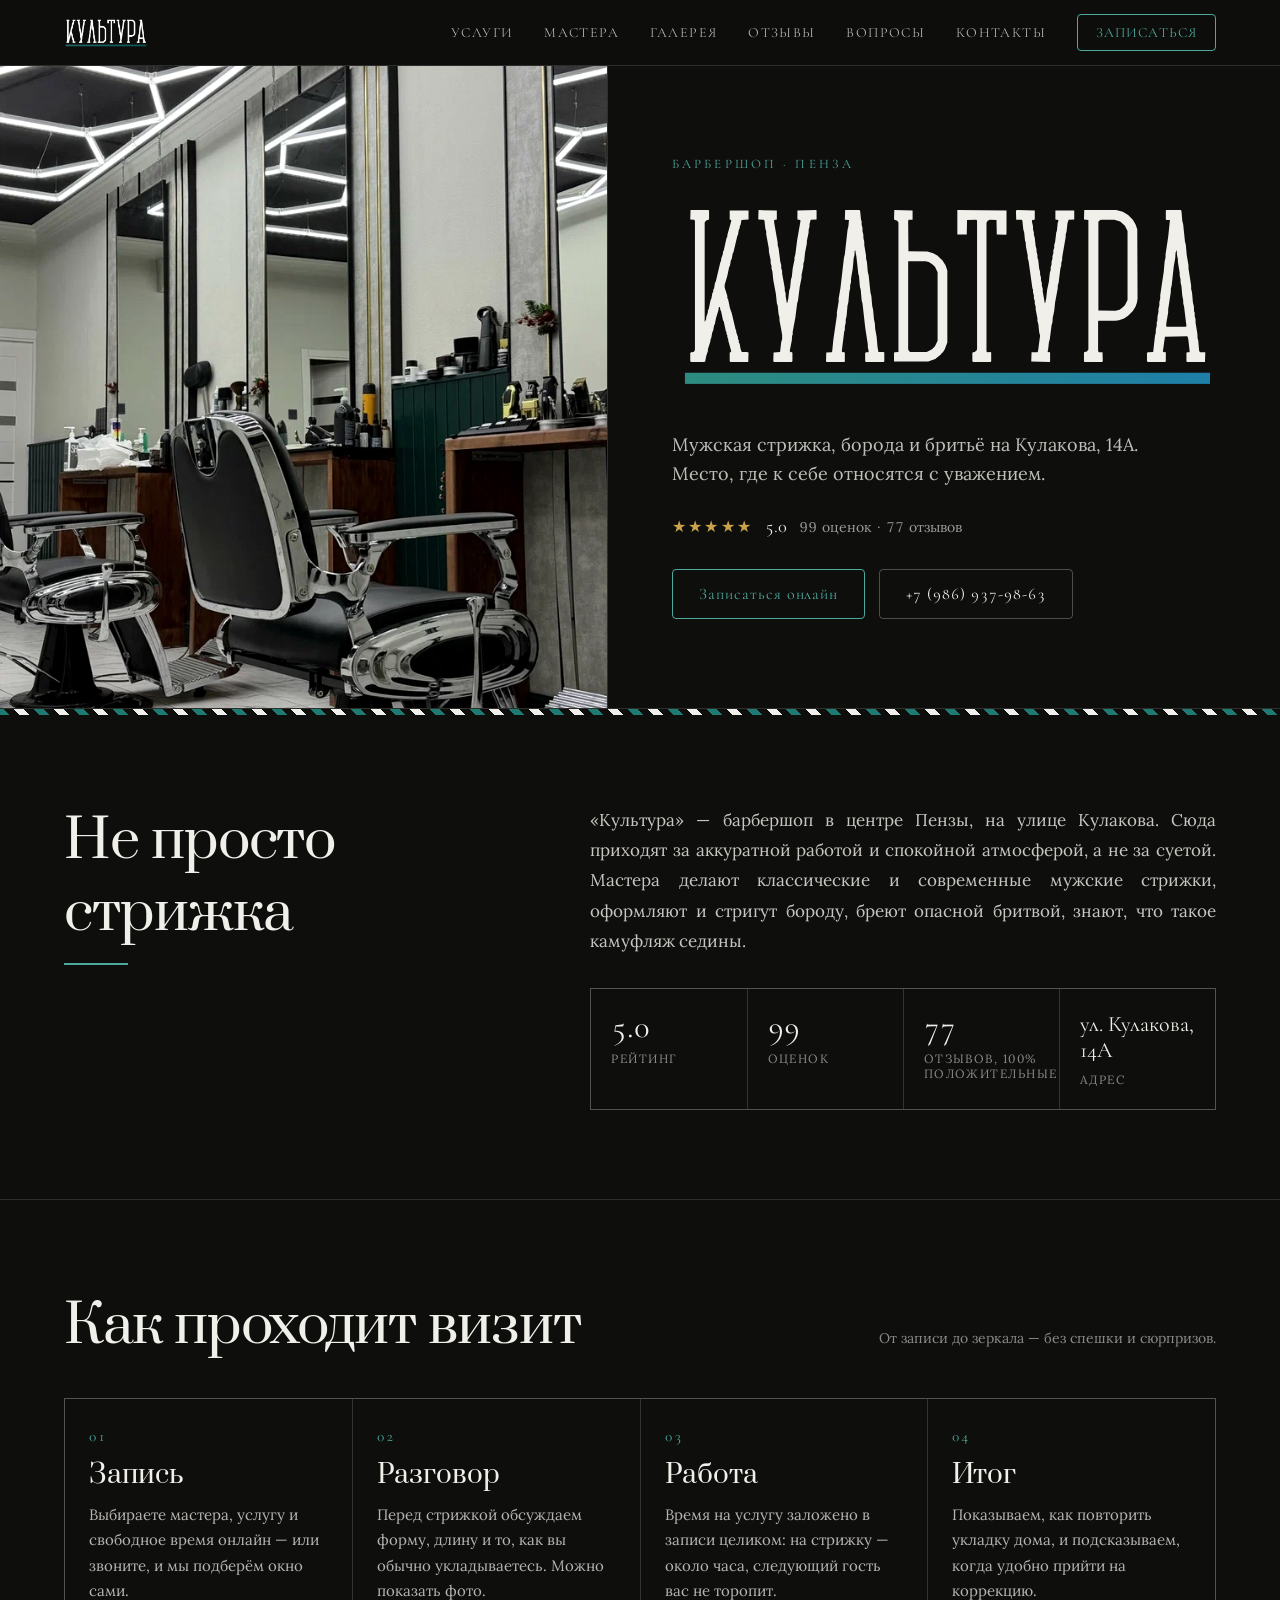
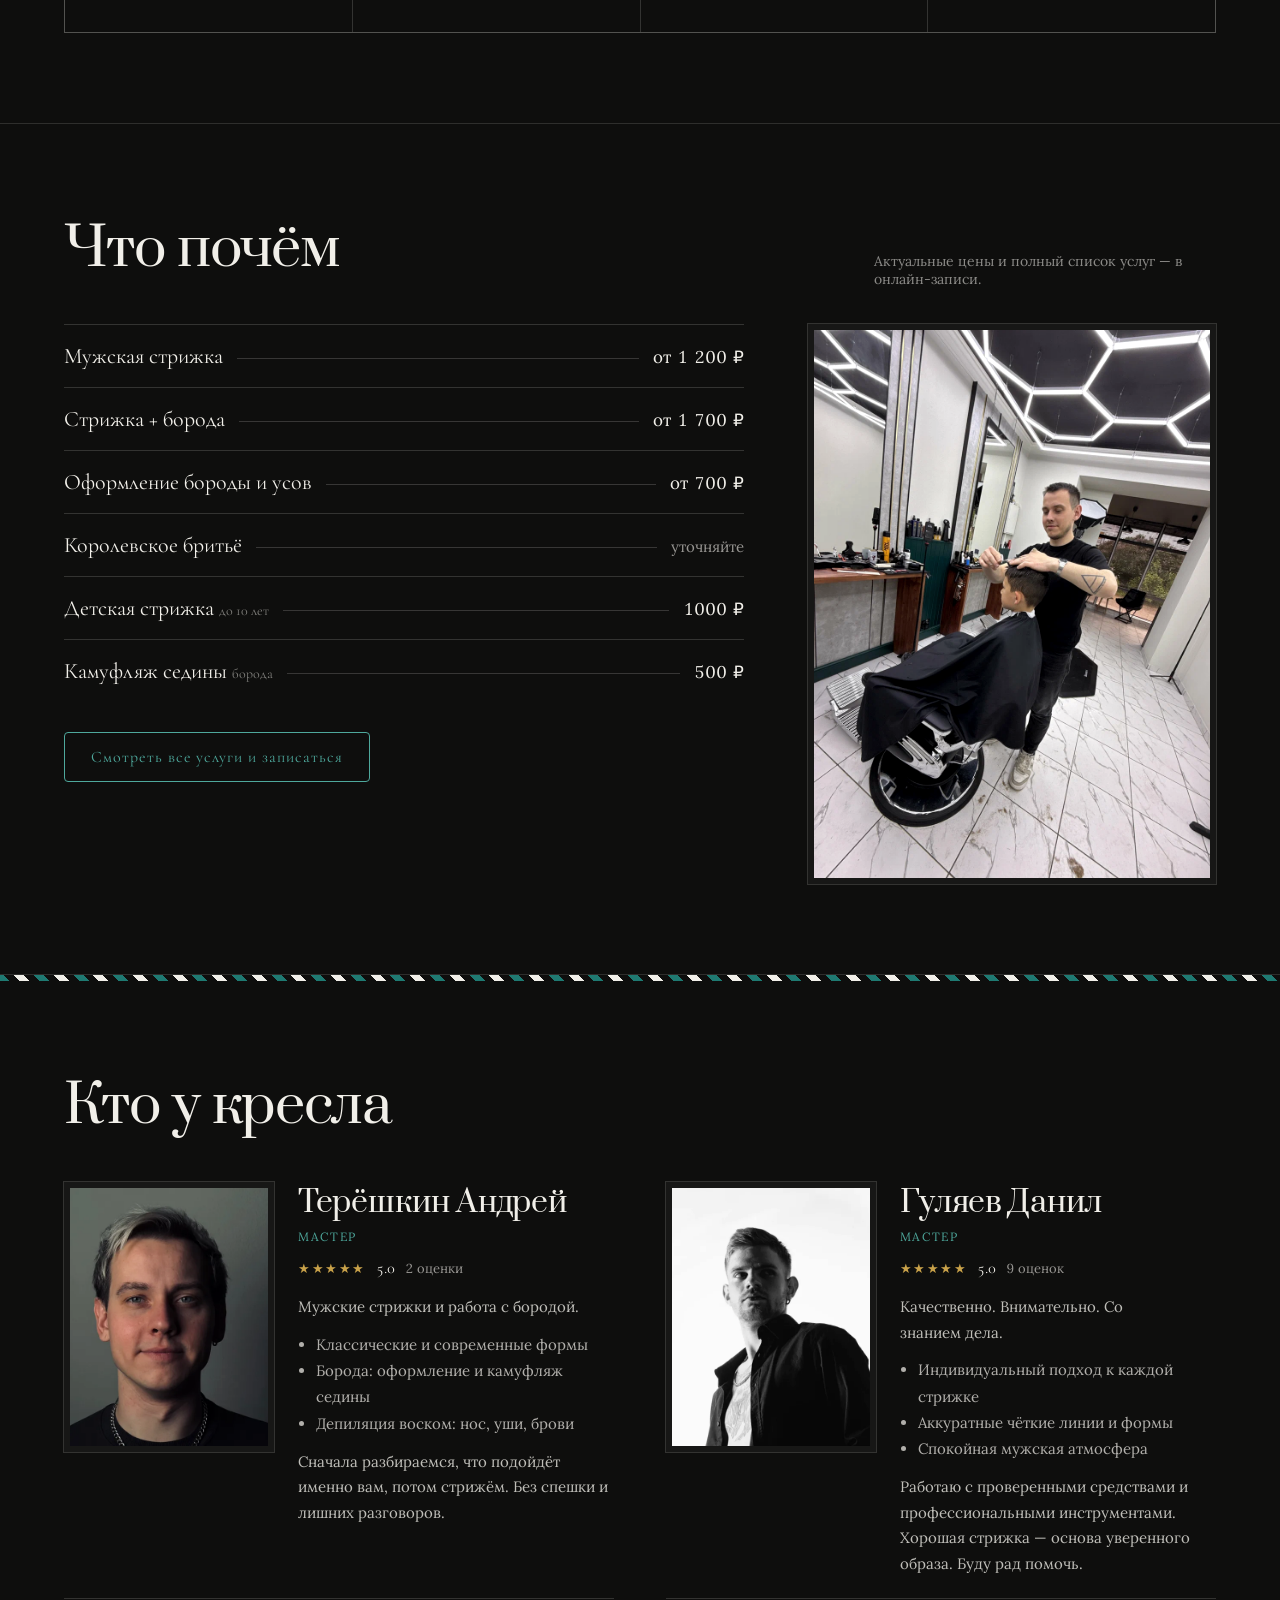
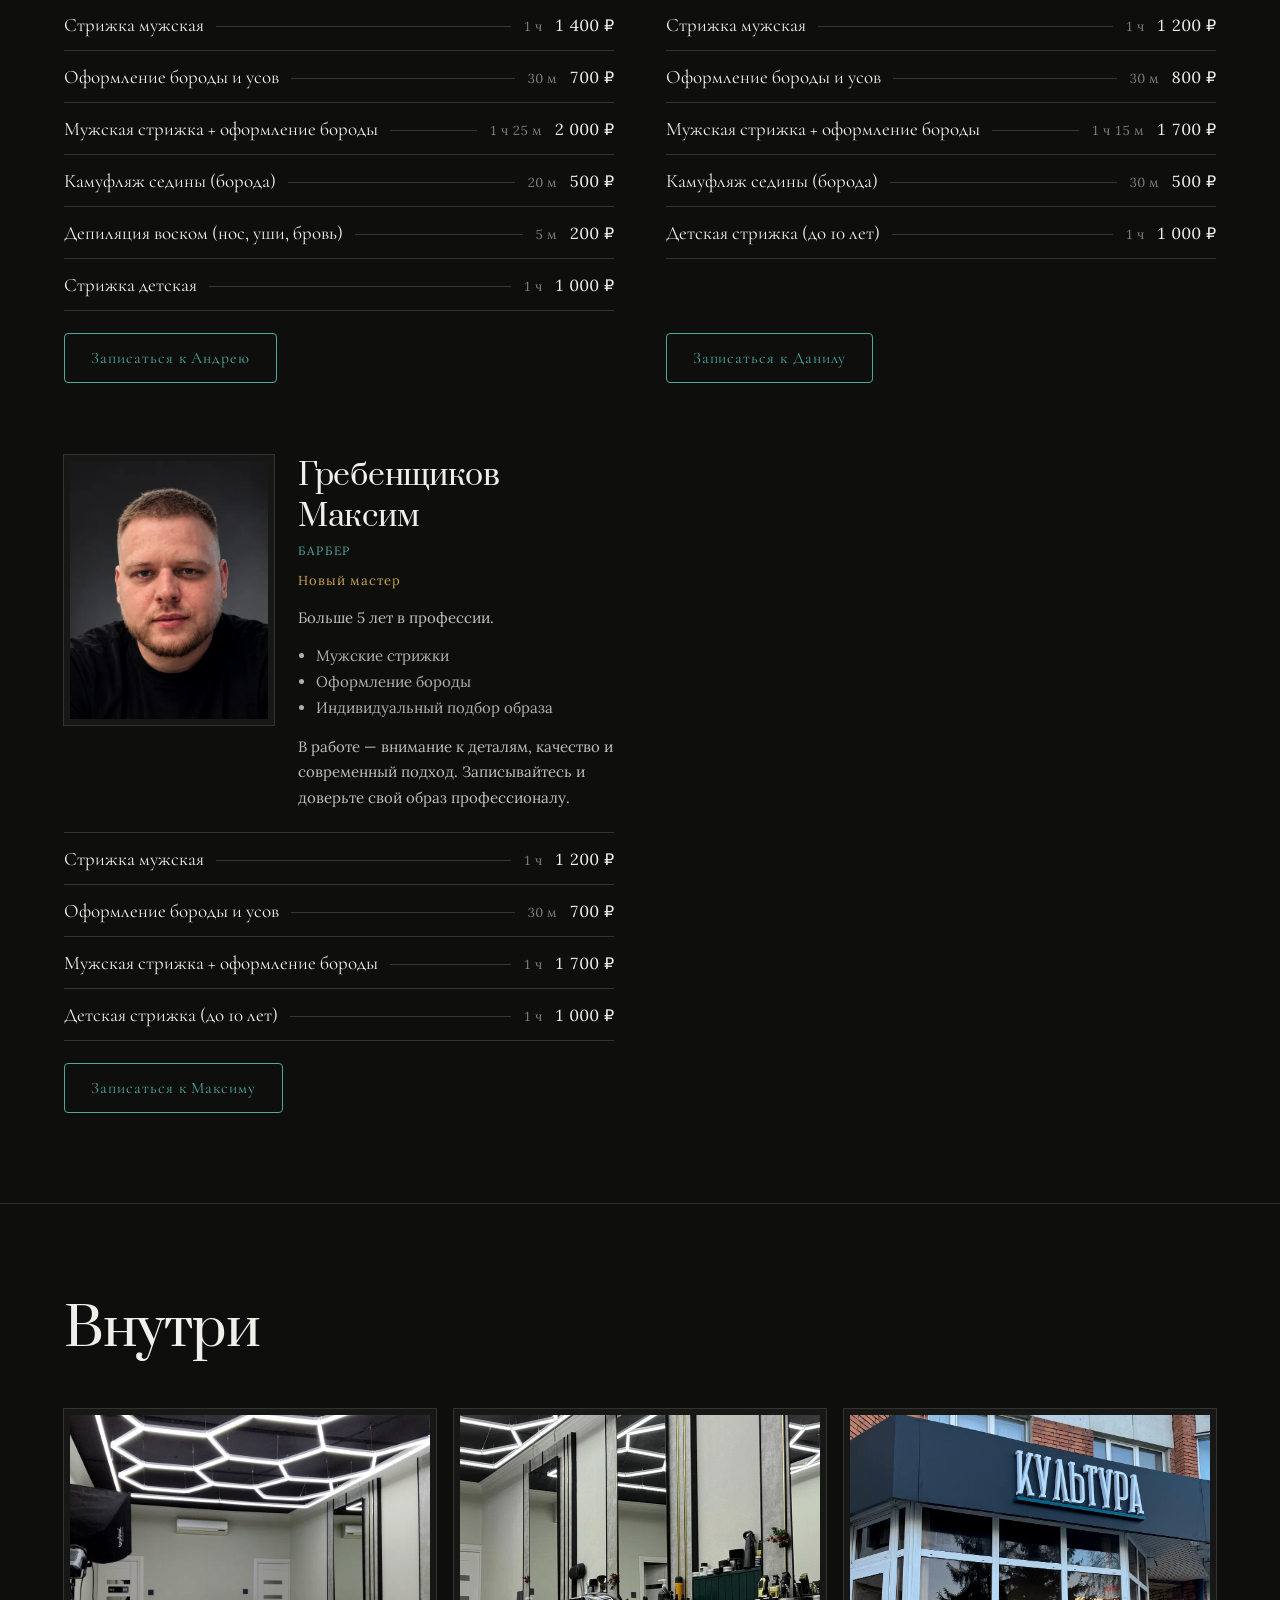
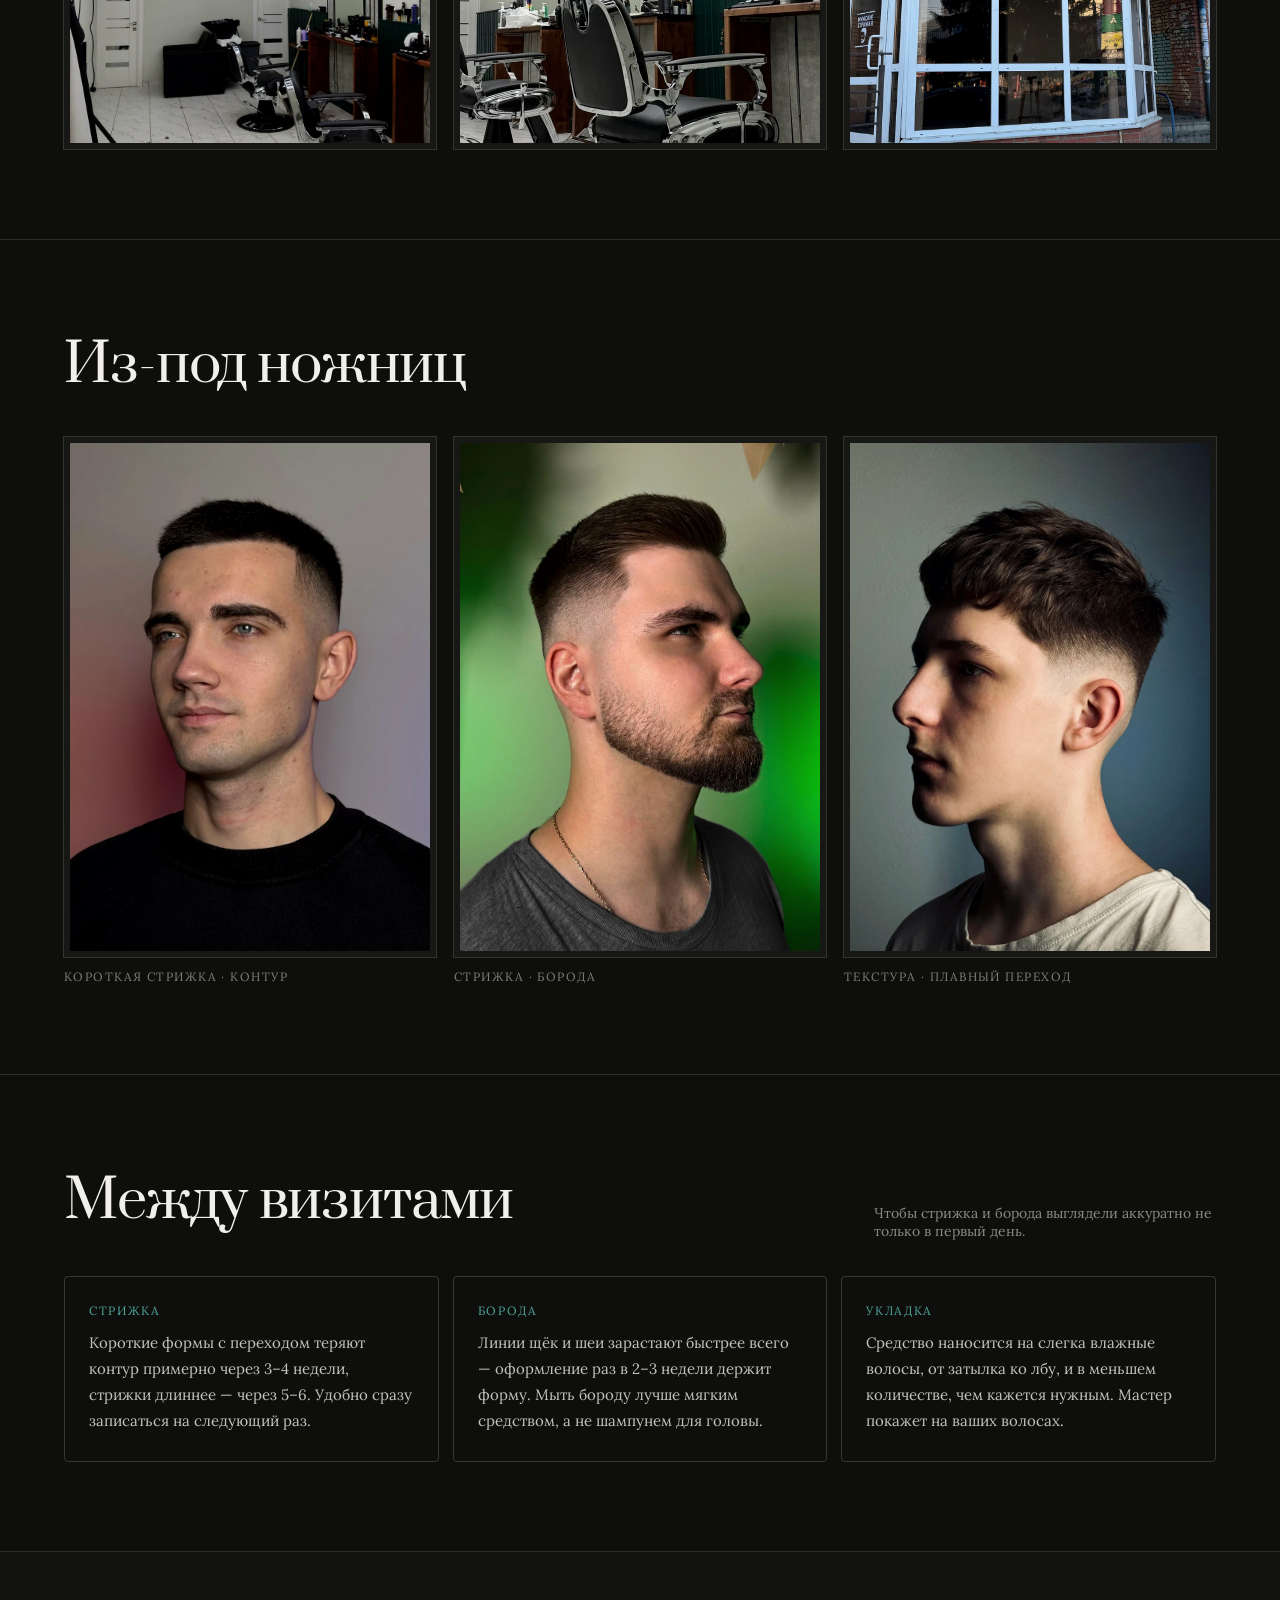
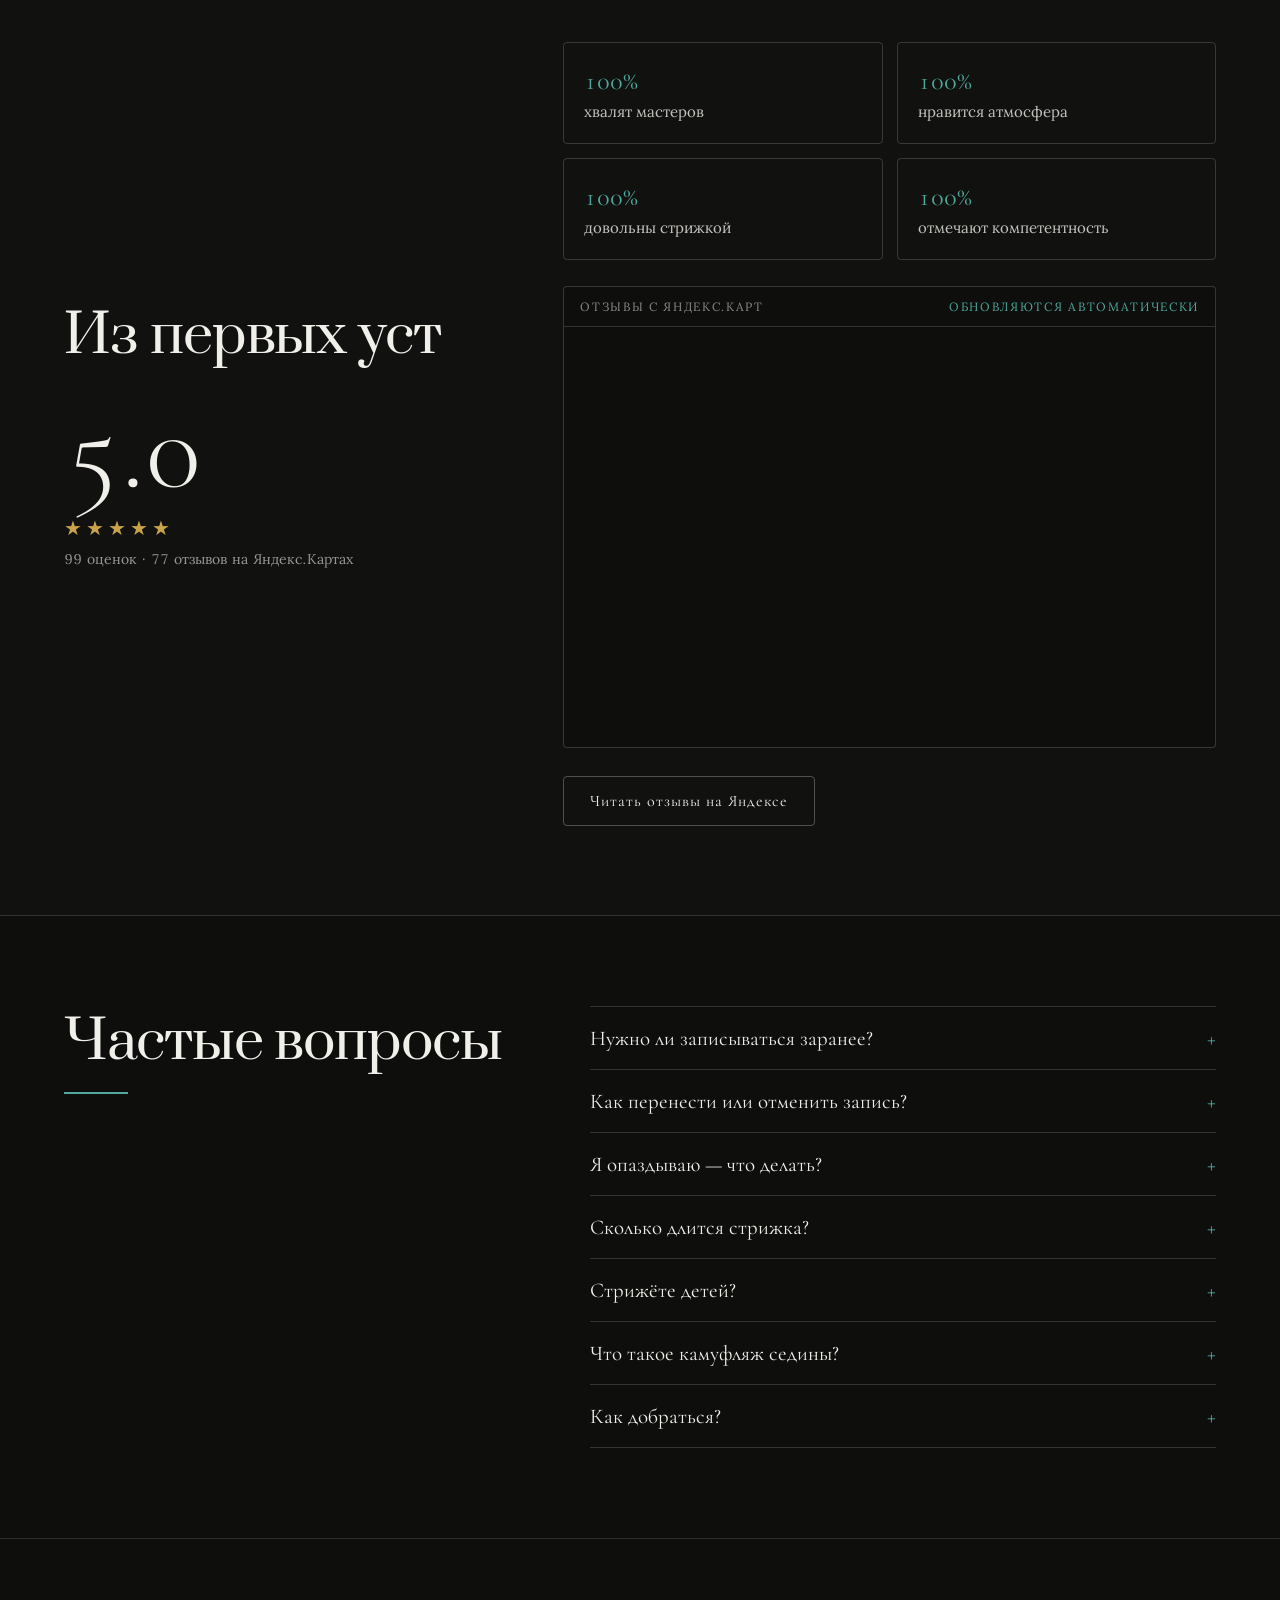
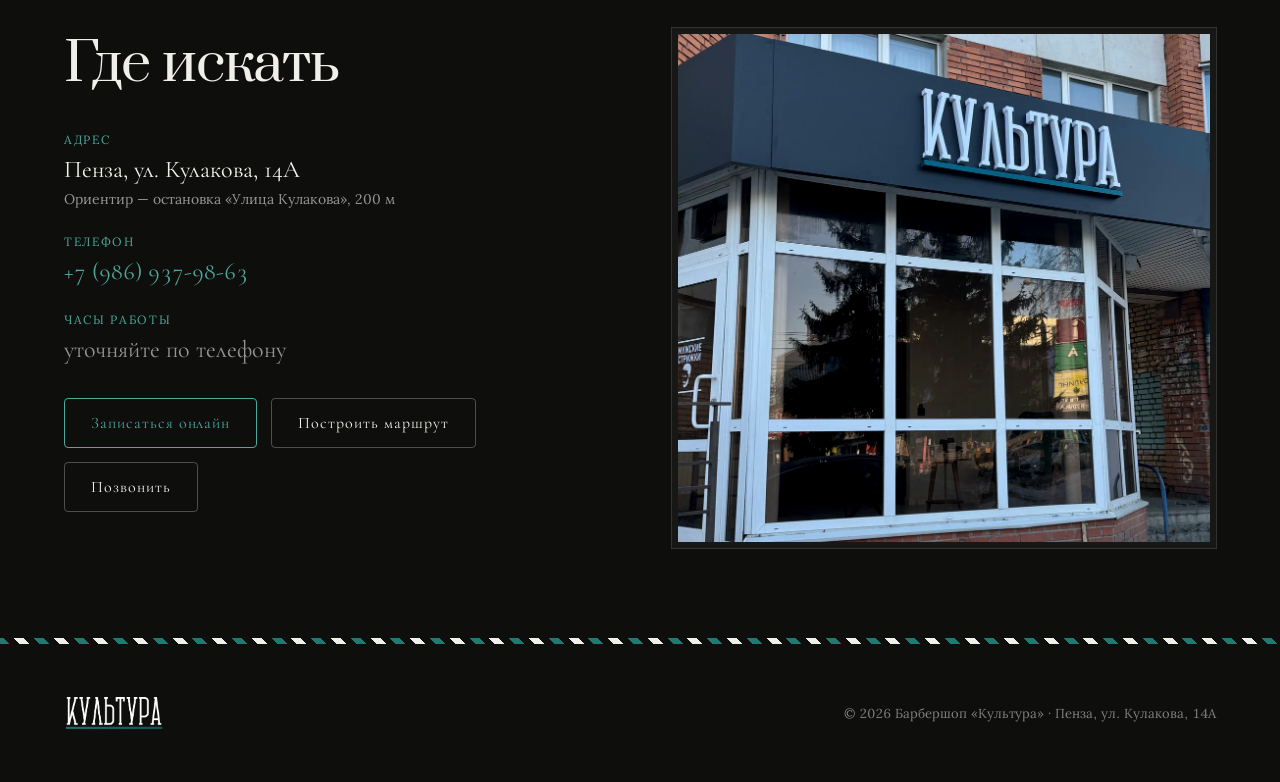
==== commit d1ab5939: "Обновление сайта Co-Authored-By: Claude Opus 5.5 <noreply@anthropic.com> Claude-Session: https://cla" ====
--- a/index.html
+++ b/index.html
@@ -13,9 +13,9 @@
 <meta name="referrer" content="strict-origin-when-cross-origin">
 <title>Культура — барбершоп в Пензе, ул. Кулакова, 14А</title>
 <meta name="description" content="Барбершоп «Культура» в Пензе: мужская и детская стрижка от 1 000 ₽, оформление бороды, камуфляж седины, королевское бритьё. Ул. Кулакова, 14А. Рейтинг 5.0 на Яндекс.Картах, онлайн-запись.">
-<!-- Адрес сайта. При переезде на свой домен заменить здесь, в og:url,
-     og:image, JSON-LD ниже, а также в robots.txt и sitemap.xml. -->
-<link rel="canonical" href="https://prooferok.github.io/Kultura/">
+<!-- Адрес сайта. При смене домена заменить здесь, в og:url, og:image,
+     JSON-LD ниже, в privacy.html, robots.txt и sitemap.xml. -->
+<link rel="canonical" href="https://kultura-pnz.ru/">
 <meta name="theme-color" content="#0e0e0d">
 <link rel="icon" href="favicon.ico" sizes="any">
 <link rel="icon" href="assets/icon-512.png" type="image/png">
@@ -25,8 +25,8 @@
 <meta property="og:site_name" content="Барбершоп «Культура»">
 <meta property="og:title" content="Культура — барбершоп в Пензе, ул. Кулакова, 14А">
 <meta property="og:description" content="Мужская стрижка, борода и бритьё. Рейтинг 5.0 на Яндекс.Картах. Онлайн-запись к мастеру.">
-<meta property="og:url" content="https://prooferok.github.io/Kultura/">
-<meta property="og:image" content="https://prooferok.github.io/Kultura/assets/og-image.jpg">
+<meta property="og:url" content="https://kultura-pnz.ru/">
+<meta property="og:image" content="https://kultura-pnz.ru/assets/og-image.jpg">
 <meta property="og:image:width" content="1200">
 <meta property="og:image:height" content="630">
 <meta property="og:image:alt" content="Зал барбершопа «Культура» с логотипом">
@@ -42,15 +42,15 @@
 {
  "@context": "https://schema.org",
  "@type": "HairSalon",
- "@id": "https://prooferok.github.io/Kultura/#salon",
+ "@id": "https://kultura-pnz.ru/#salon",
  "name": "Барбершоп «Культура»",
- "url": "https://prooferok.github.io/Kultura/",
+ "url": "https://kultura-pnz.ru/",
  "image": [
-  "https://prooferok.github.io/Kultura/assets/og-image.jpg",
-  "https://prooferok.github.io/Kultura/assets/interior-wide.webp",
-  "https://prooferok.github.io/Kultura/assets/facade.webp"
+  "https://kultura-pnz.ru/assets/og-image.jpg",
+  "https://kultura-pnz.ru/assets/interior-wide.webp",
+  "https://kultura-pnz.ru/assets/facade.webp"
  ],
- "logo": "https://prooferok.github.io/Kultura/assets/icon-512.png",
+ "logo": "https://kultura-pnz.ru/assets/icon-512.png",
  "description": "Мужская и детская стрижка, оформление бороды, камуфляж седины и королевское бритьё в Пензе.",
  "telephone": "+7-986-937-98-63",
  "priceRange": "500–2000 ₽",
@@ -80,6 +80,11 @@
   {
    "@type": "Person",
    "name": "Андрей Терёшкин",
+   "jobTitle": "Барбер"
+  },
+  {
+   "@type": "Person",
+   "name": "Максим Гребенщиков",
    "jobTitle": "Барбер"
   }
  ],
@@ -204,7 +209,7 @@
    "name": "Сколько длится стрижка?",
    "acceptedAnswer": {
     "@type": "Answer",
-    "text": "Мужская стрижка — около часа, оформление бороды — 30 минут, стрижка с бородой — 1 ч 15 мин – 1 ч 25 мин в зависимости от мастера."
+    "text": "Мужская стрижка — около часа, оформление бороды — 30 минут, стрижка с бородой — от 1 до 1,5 часа в зависимости от мастера."
    }
   },
   {
@@ -409,7 +414,7 @@
             <div class="master__rating tnum">
               <span class="stars">★★★★★</span>
               <span class="master__rating-value">5.0</span>
-              <span>8 оценок</span>
+              <span>9 оценок</span>
             </div>
             <p class="master__tagline">Качественно. Внимательно. Со знанием дела.</p>
             <ul class="master__bullets">
@@ -523,6 +528,58 @@
         </div>
       </div>
 
+      <div class="master">
+        <div class="master__head">
+          <div class="frame master__photo">
+            <span class="master__photo-fallback">ГМ</span>
+            <img src="assets/master-maksim.webp" alt="Барбер Максим Гребенщиков" width="640" height="641" loading="lazy" decoding="async">
+          </div>
+          <div>
+            <h3 class="master__name">Гребенщиков Максим</h3>
+            <div class="master__role">Барбер</div>
+            <div class="master__rating">
+              <span class="master__new">Новый мастер</span>
+            </div>
+            <p class="master__tagline">Больше 5 лет в профессии.</p>
+            <ul class="master__bullets">
+              <li>Мужские стрижки</li>
+              <li>Оформление бороды</li>
+              <li>Индивидуальный подбор образа</li>
+            </ul>
+            <p class="master__note">В работе — внимание к деталям, качество и современный подход. Записывайтесь и доверьте свой образ профессионалу.</p>
+          </div>
+        </div>
+        <div class="master-services">
+          <div class="service-row">
+            <span class="service-row__name">Стрижка мужская</span>
+            <span class="service-row__rule"></span>
+            <span class="service-row__duration tnum">1 ч</span>
+            <span class="service-row__price tnum">1 200 ₽</span>
+          </div>
+          <div class="service-row">
+            <span class="service-row__name">Оформление бороды и усов</span>
+            <span class="service-row__rule"></span>
+            <span class="service-row__duration tnum">30 м</span>
+            <span class="service-row__price tnum">700 ₽</span>
+          </div>
+          <div class="service-row">
+            <span class="service-row__name">Мужская стрижка + оформление бороды</span>
+            <span class="service-row__rule"></span>
+            <span class="service-row__duration tnum">1 ч</span>
+            <span class="service-row__price tnum">1 700 ₽</span>
+          </div>
+          <div class="service-row">
+            <span class="service-row__name">Детская стрижка (до 10 лет)</span>
+            <span class="service-row__rule"></span>
+            <span class="service-row__duration tnum">1 ч</span>
+            <span class="service-row__price tnum">1 000 ₽</span>
+          </div>
+        </div>
+        <div>
+          <button type="button" class="btn btn--accent" data-booking-url="https://dikidi.net/ru/record/1645652?st_m=1&amp;sm_m=4615003&amp;source=website_kultura&amp;utm_source=website_kultura&amp;utm_medium=website&amp;utm_campaign=kultura_site">Записаться к Максиму</button>
+        </div>
+      </div>
+
     </div>
   </div>
 </section>
@@ -676,7 +733,7 @@
       </details>
       <details class="faq__item">
         <summary>Сколько длится стрижка?</summary>
-        <p>Мужская стрижка — около часа, оформление бороды — 30 минут, стрижка с бородой — 1 ч 15 мин – 1 ч 25 мин в зависимости от мастера.</p>
+        <p>Мужская стрижка — около часа, оформление бороды — 30 минут, стрижка с бородой — от 1 до 1,5 часа в зависимости от мастера.</p>
       </details>
       <details class="faq__item">
         <summary>Стрижёте детей?</summary>
--- a/css/style.css
+++ b/css/style.css
@@ -353,7 +353,7 @@
   background: rgba(var(--text-rgb), .18);
   transform: translateY(-4px);
 }
-.price-row__value { font-size: 17px; color: var(--text); }
+.price-row__value { font-size: 17px; color: var(--text); white-space: nowrap; flex: none; }
 .price-row__value--muted { font-size: 15px; color: rgba(var(--text-rgb), .6); }
 .price-cta { padding-top: 30px; }
 .price-media { height: clamp(360px, 52vw, 560px); }
@@ -369,7 +369,7 @@
   grid-template-columns: repeat(auto-fit, minmax(min(420px, 100%), 1fr));
   grid-template-rows: auto auto auto;
   column-gap: clamp(24px, 4vw, 56px);
-  row-gap: 22px;
+  row-gap: clamp(44px, 6vw, 72px); /* между рядами карточек; внутри карточки свой row-gap */
 }
 .master {
   display: grid;
@@ -421,6 +421,7 @@
   color: rgba(var(--text-rgb), .6);
 }
 .master__rating .stars { font-size: inherit; letter-spacing: .12em; }
+.master__new { color: var(--gold); letter-spacing: .08em; }
 .master__rating-value {
   color: var(--text);
   font-family: var(--font-heading);
@@ -462,8 +463,8 @@
   background: rgba(var(--text-rgb), .18);
   transform: translateY(-4px);
 }
-.service-row__duration { font-size: 13px; color: rgba(var(--text-rgb), .5); }
-.service-row__price { font-size: 16px; }
+.service-row__duration { font-size: 13px; color: rgba(var(--text-rgb), .5); white-space: nowrap; flex: none; }
+.service-row__price { font-size: 16px; white-space: nowrap; flex: none; }
 
 @media (max-width: 560px) {
   .master__head { grid-template-columns: 1fr; }
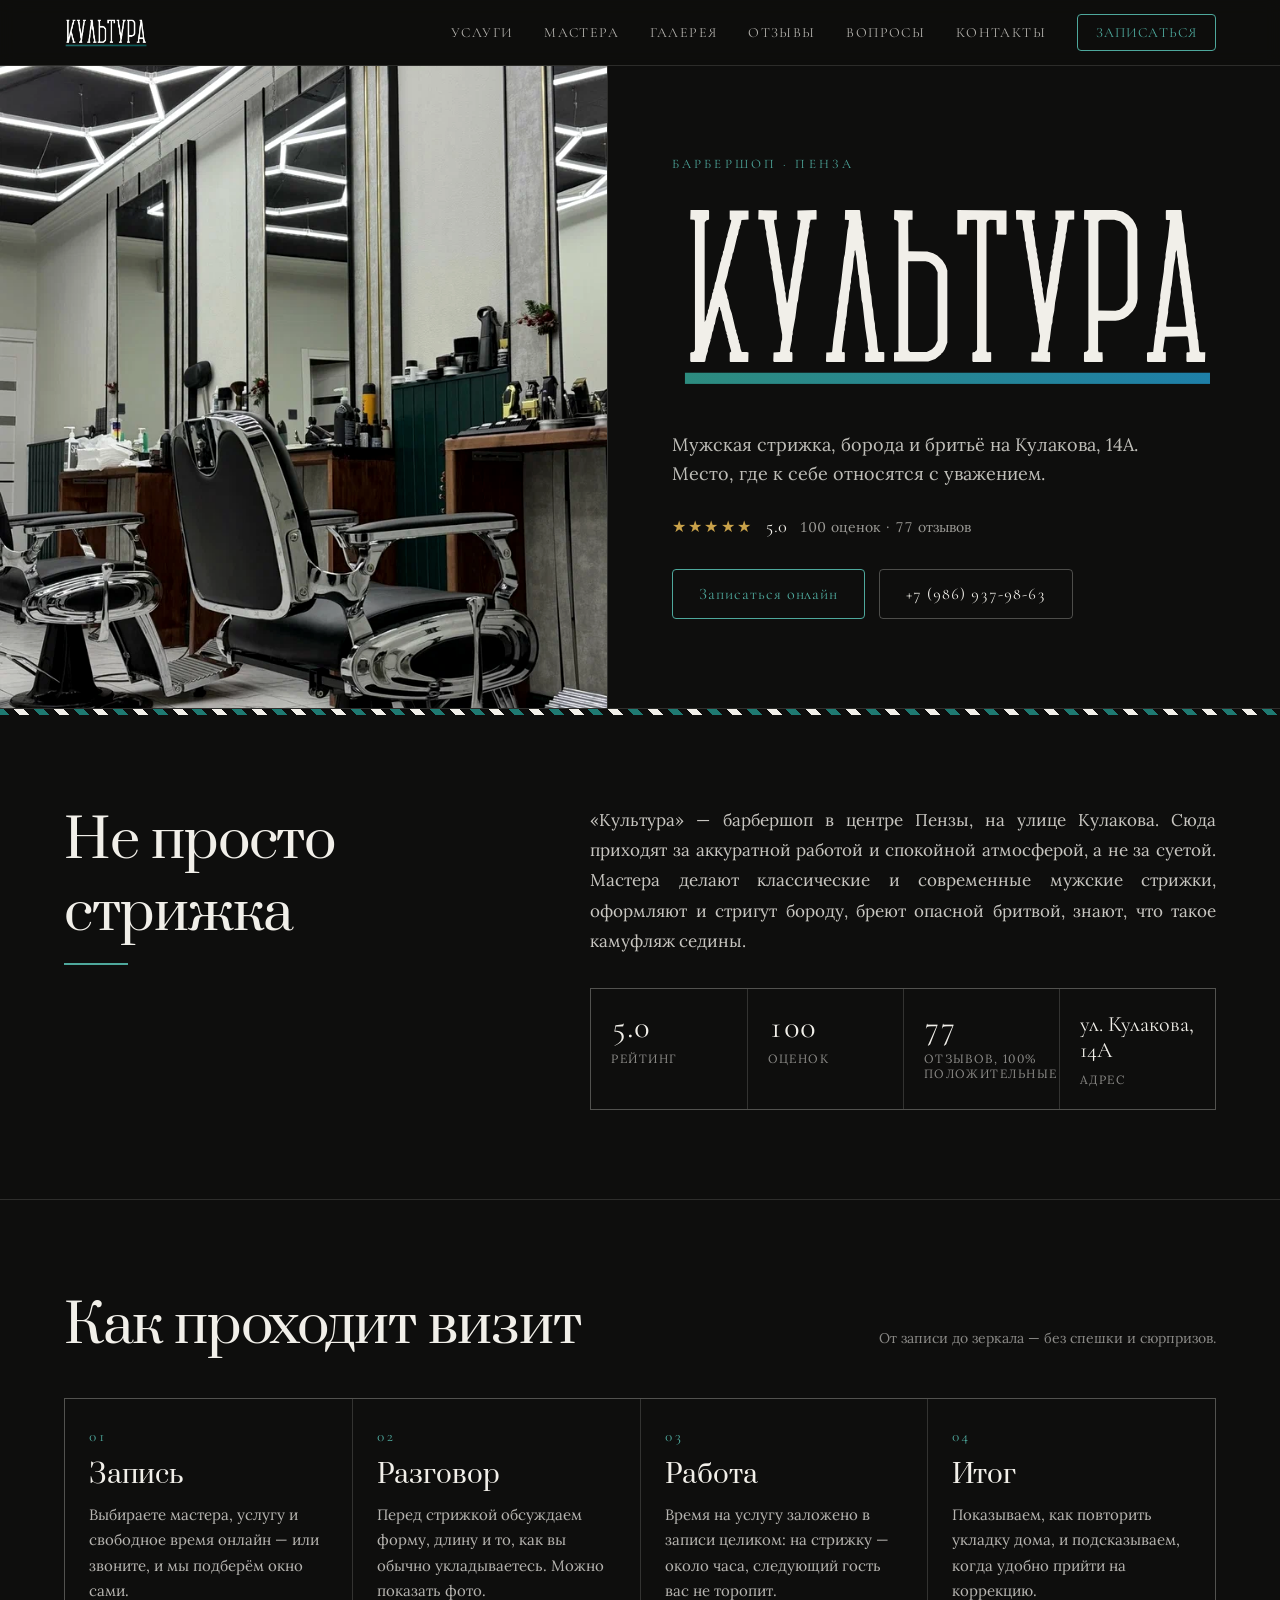
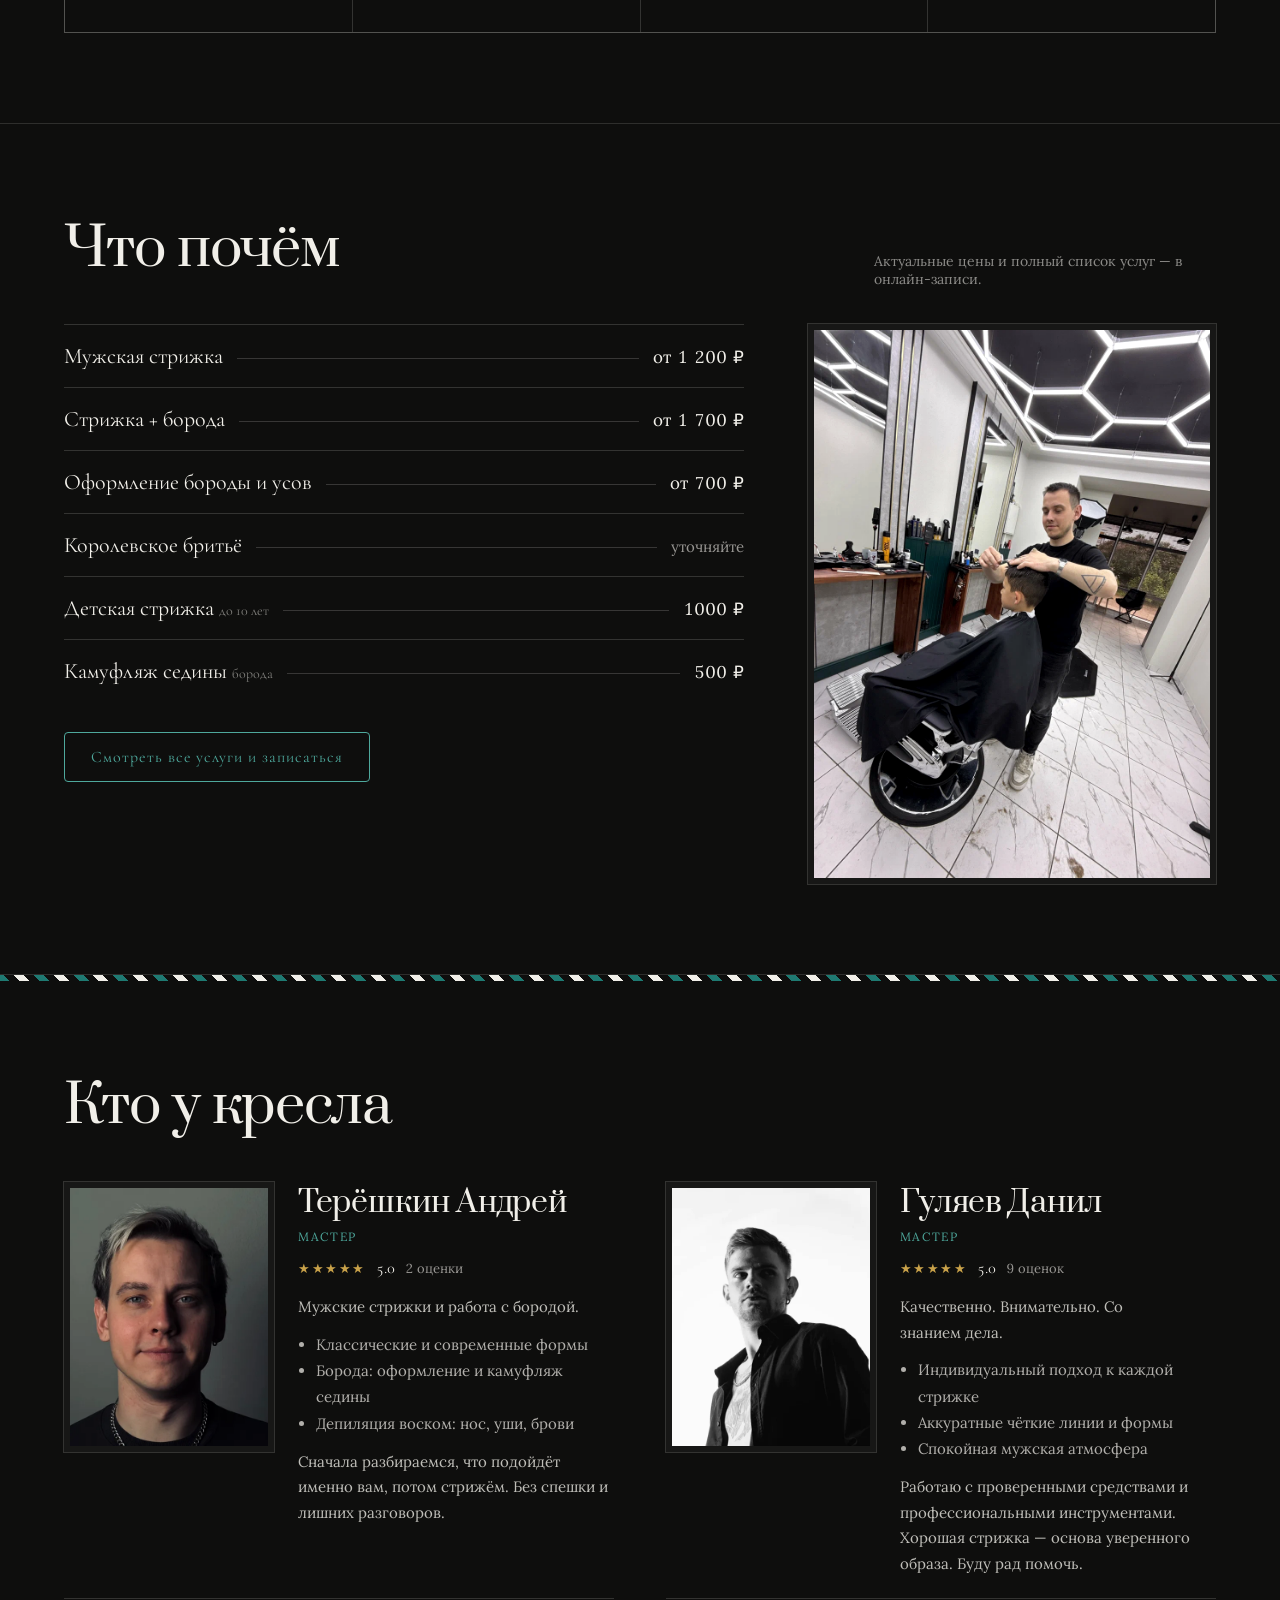
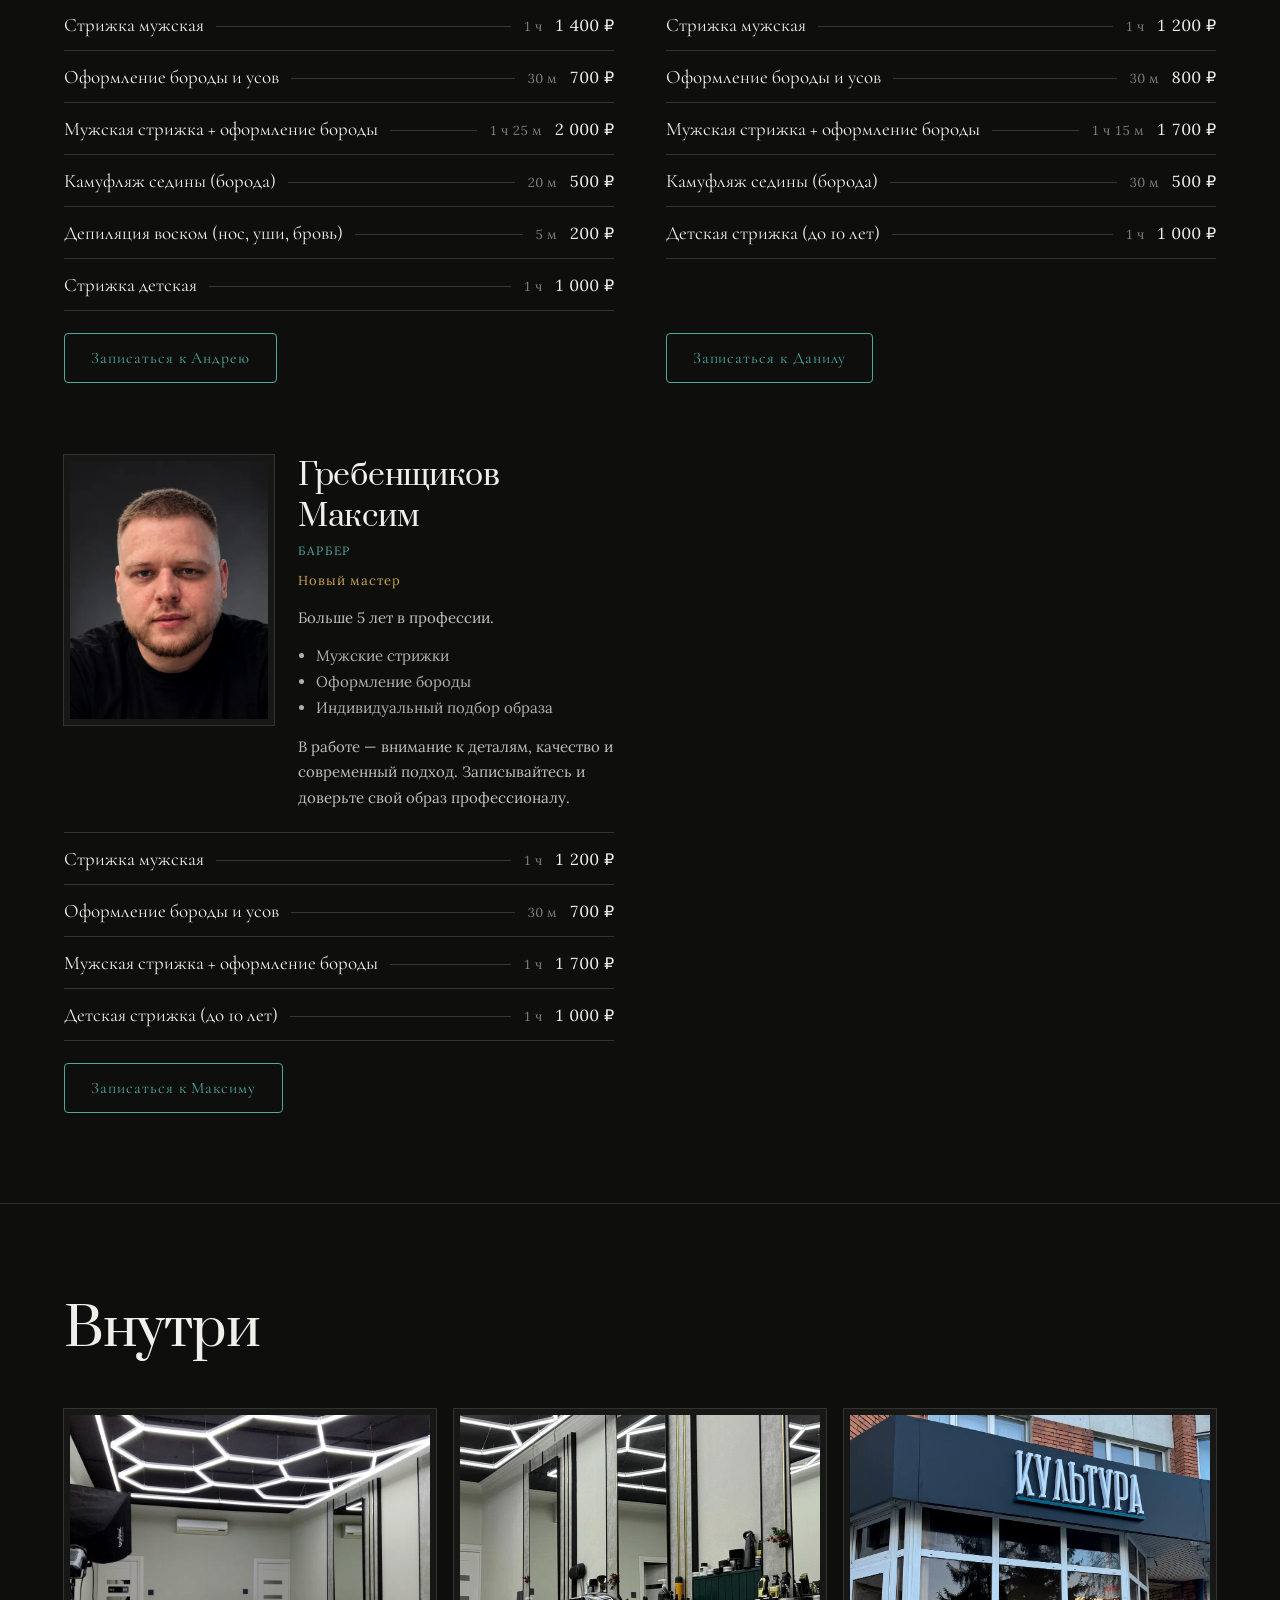
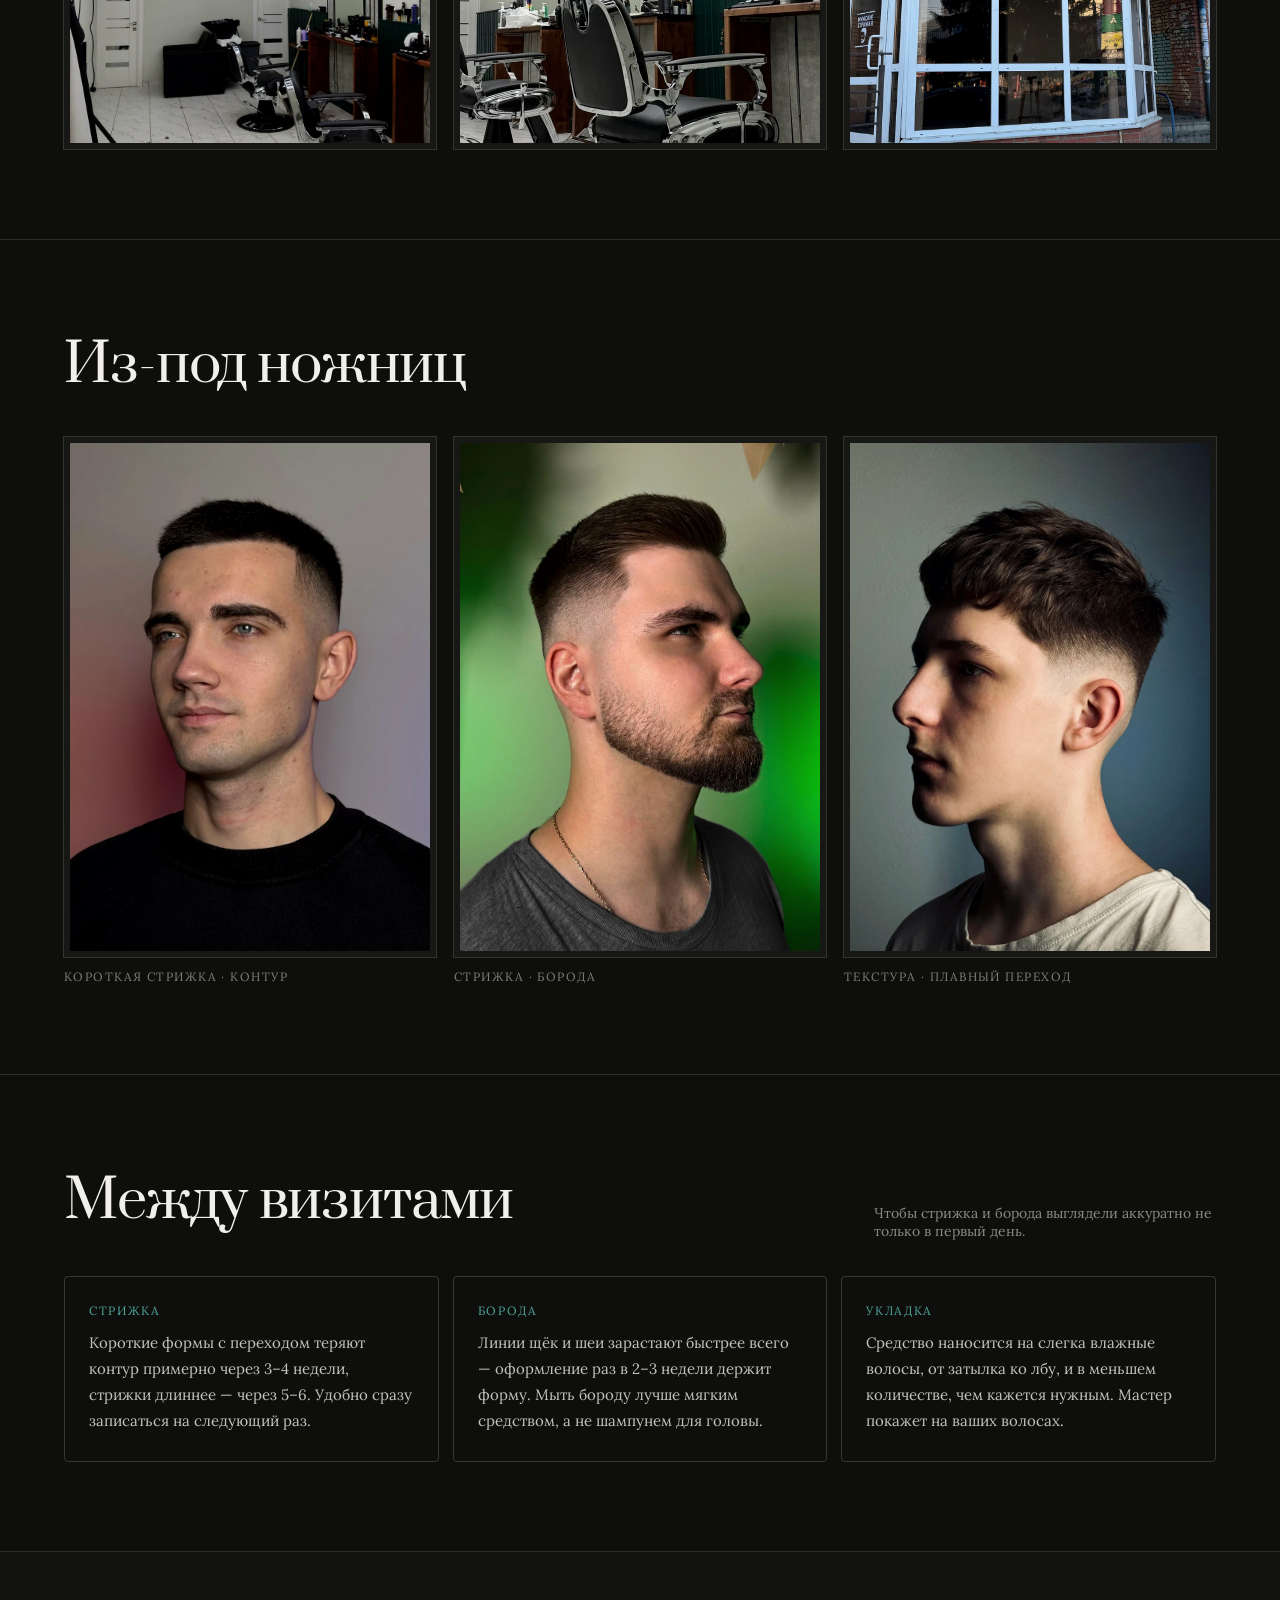
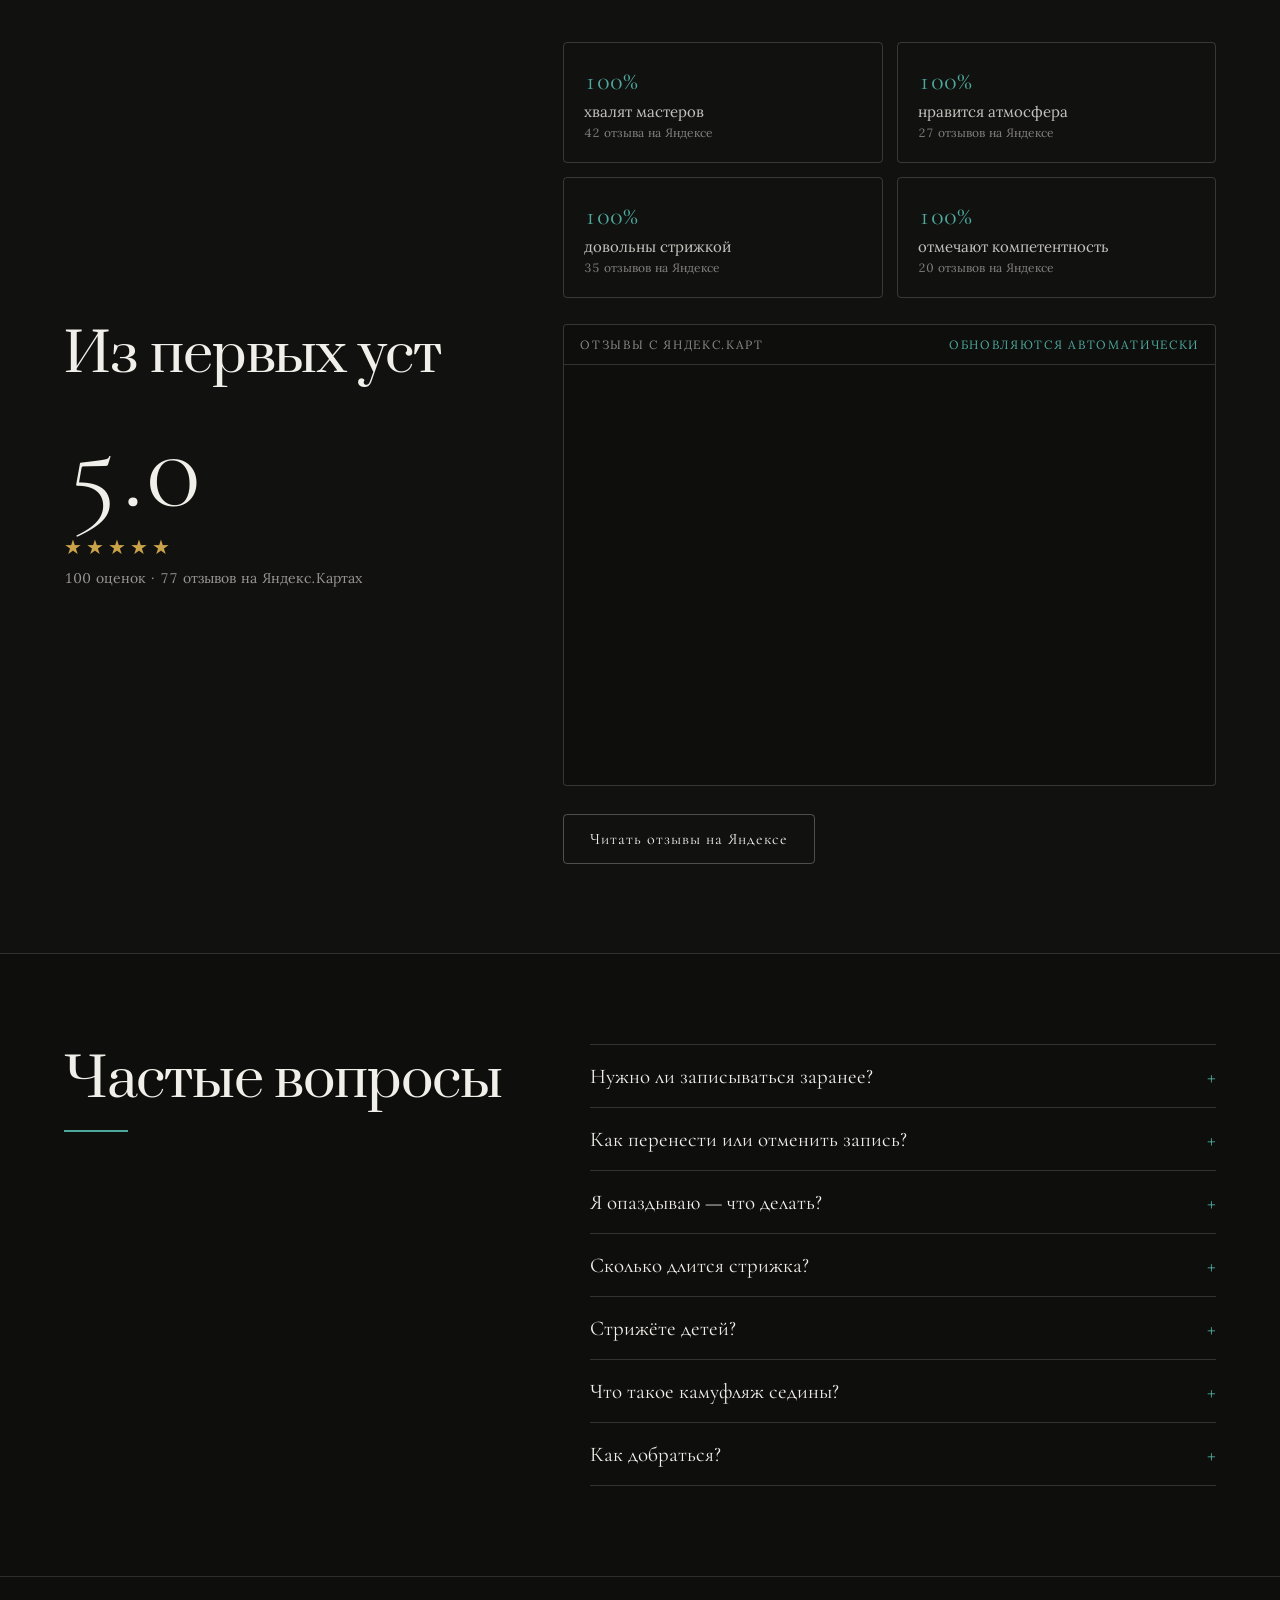
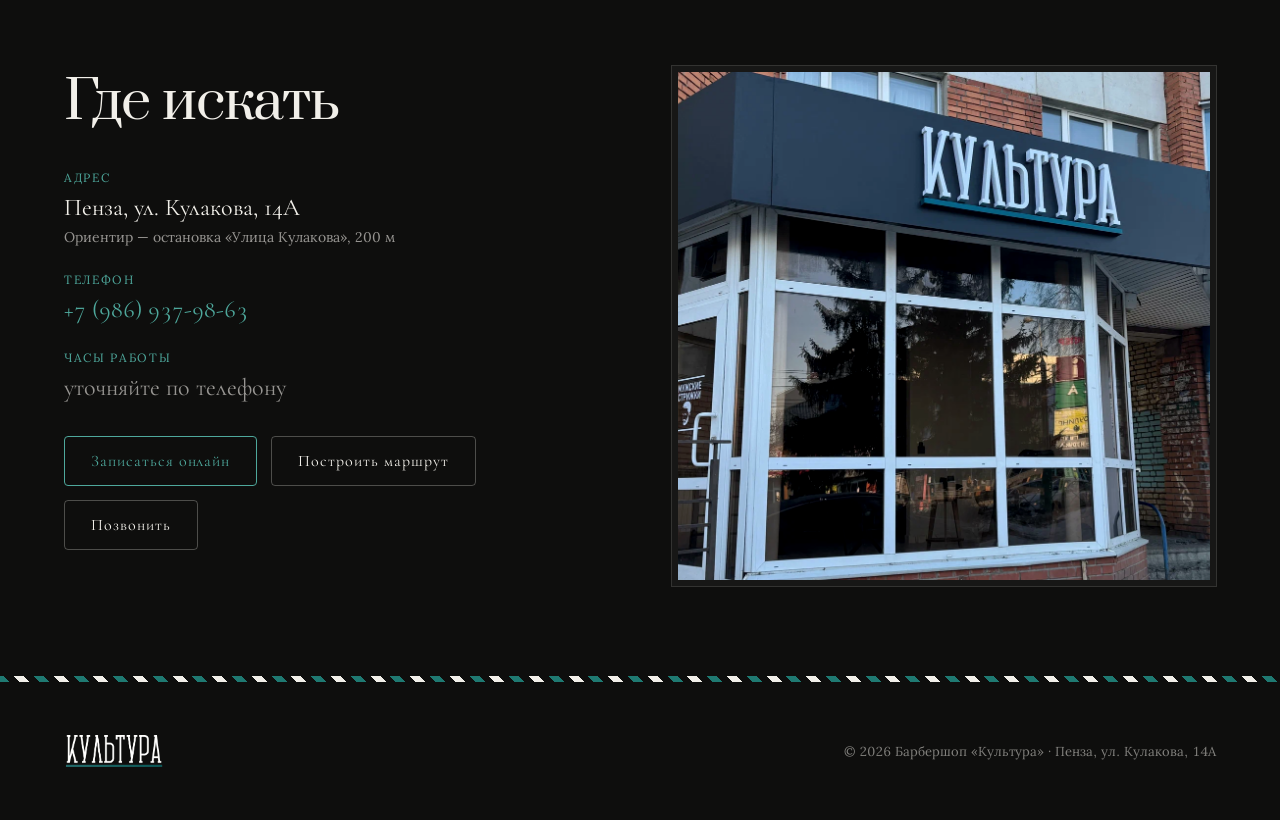
==== commit 407c792a: "Обновление сайта Co-Authored-By: Claude Opus 5.5 <noreply@anthropic.com> Claude-Session: https://cla" ====
--- a/index.html
+++ b/index.html
@@ -268,7 +268,7 @@
     <div class="hero__rating tnum">
       <span class="stars">★★★★★</span>
       <span class="hero__rating-value">5.0</span>
-      <span>99 оценок · 77 отзывов</span>
+      <span>100 оценок · 77 отзывов</span>
     </div>
     <div class="hero__actions">
       <a href="https://dikidi.net/ru/profile/kultura_1645652?source=website_kultura&amp;utm_source=website_kultura&amp;utm_medium=website&amp;utm_campaign=kultura_site" target="_blank" rel="noopener" class="btn btn--accent">Записаться онлайн</a>
@@ -296,7 +296,7 @@
           <div class="stat__label">рейтинг</div>
         </div>
         <div class="stat">
-          <div class="stat__value tnum">99</div>
+          <div class="stat__value tnum">100</div>
           <div class="stat__label">оценок</div>
         </div>
         <div class="stat">
@@ -675,25 +675,29 @@
       <h2 class="section-title" style="margin-bottom:26px">Из первых уст</h2>
       <div class="reviews-score tnum">5.0</div>
       <div class="stars">★★★★★</div>
-      <div class="reviews-meta tnum">99 оценок · 77 отзывов на Яндекс.Картах</div>
+      <div class="reviews-meta tnum">100 оценок · 77 отзывов на Яндекс.Картах</div>
     </div>
     <div>
       <div class="stat-cards">
         <div class="stat-card">
           <div class="stat-card__value tnum">100%</div>
           <div class="stat-card__label">хвалят мастеров</div>
+          <div class="stat-card__sub tnum">42 отзыва на Яндексе</div>
         </div>
         <div class="stat-card">
           <div class="stat-card__value tnum">100%</div>
           <div class="stat-card__label">нравится атмосфера</div>
+          <div class="stat-card__sub tnum">27 отзывов на Яндексе</div>
         </div>
         <div class="stat-card">
           <div class="stat-card__value tnum">100%</div>
           <div class="stat-card__label">довольны стрижкой</div>
+          <div class="stat-card__sub tnum">35 отзывов на Яндексе</div>
         </div>
         <div class="stat-card">
           <div class="stat-card__value tnum">100%</div>
           <div class="stat-card__label">отмечают компетентность</div>
+          <div class="stat-card__sub tnum">20 отзывов на Яндексе</div>
         </div>
       </div>
       <div class="yandex-widget">
--- a/css/style.css
+++ b/css/style.css
@@ -591,6 +591,7 @@
 }
 .stat-card__value { font-family: var(--font-heading); font-size: 26px; color: var(--accent); }
 .stat-card__label { font-size: 15px; color: rgba(var(--text-rgb), .8); margin-top: 6px; }
+.stat-card__sub { font-size: 12px; color: rgba(var(--text-rgb), .5); margin-top: 4px; }
 .yandex-widget {
   margin-top: 26px;
   border: 1px solid rgba(var(--text-rgb), .18);
